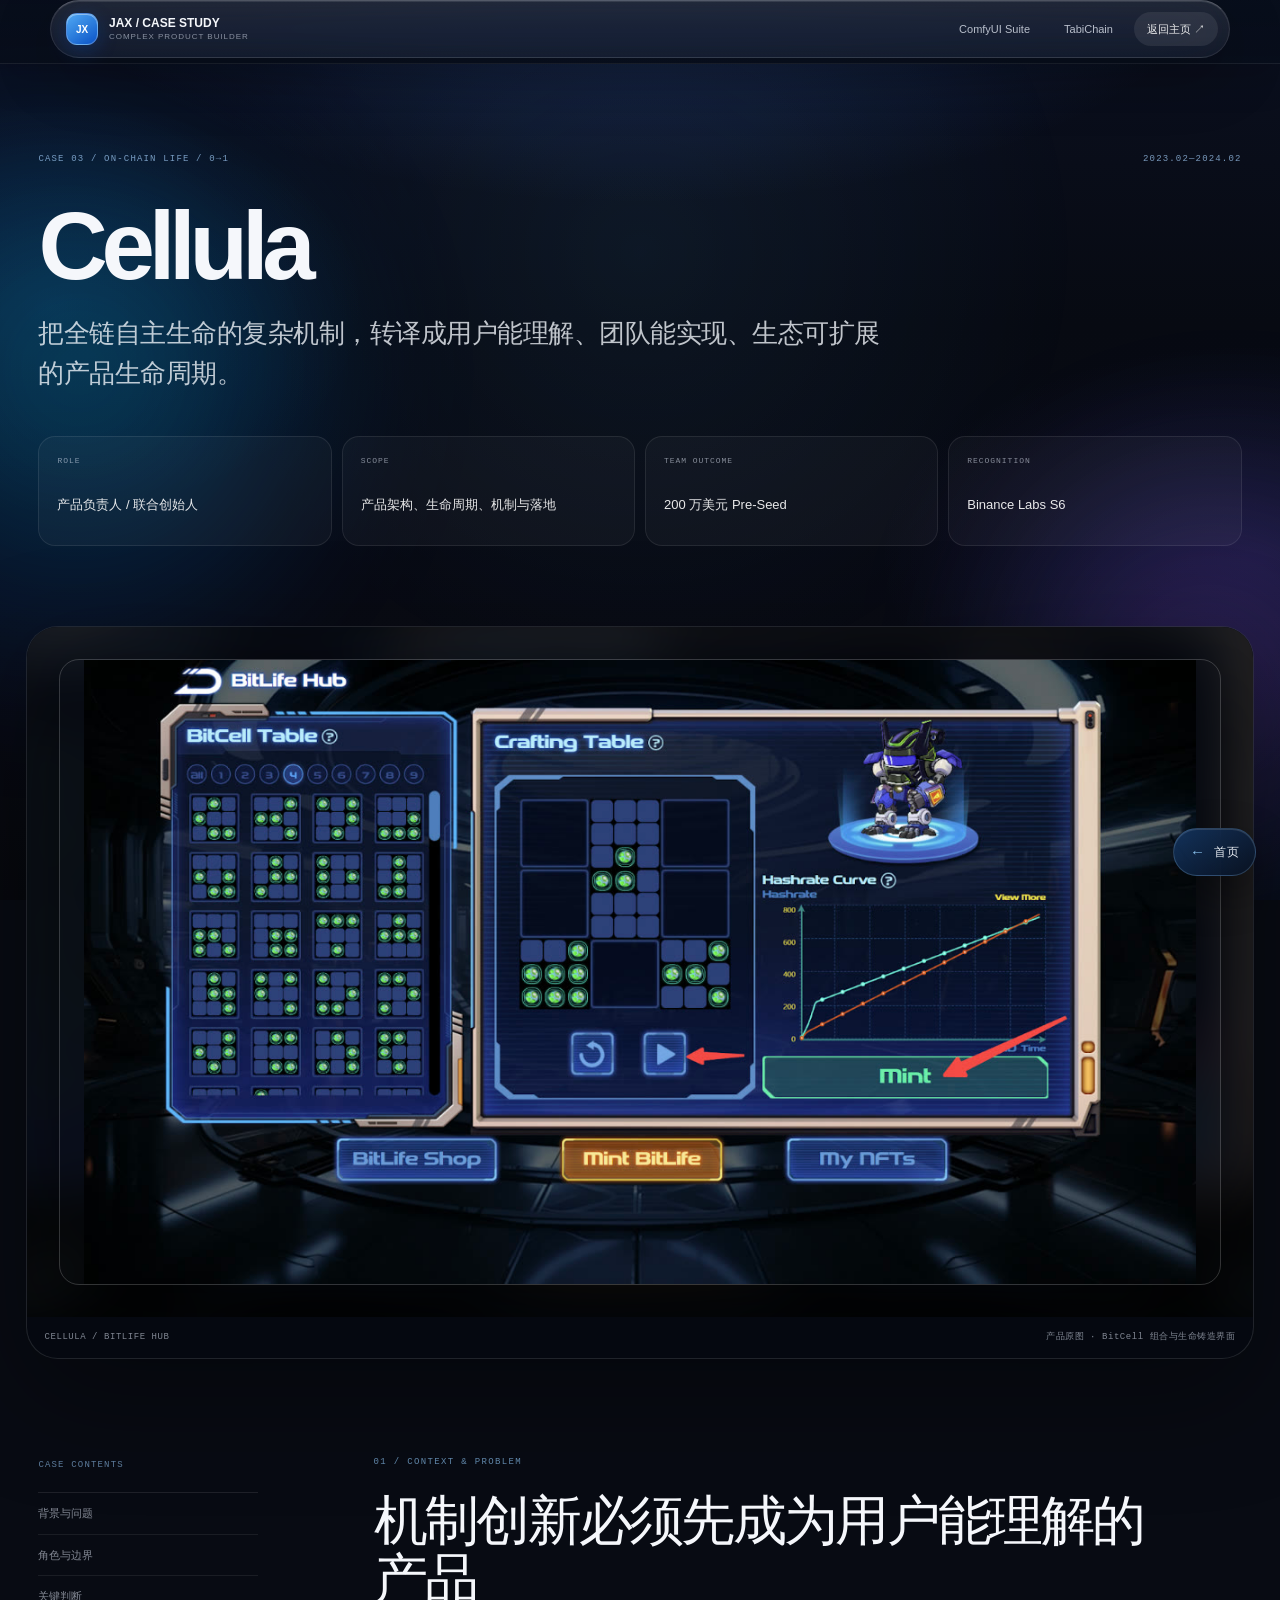
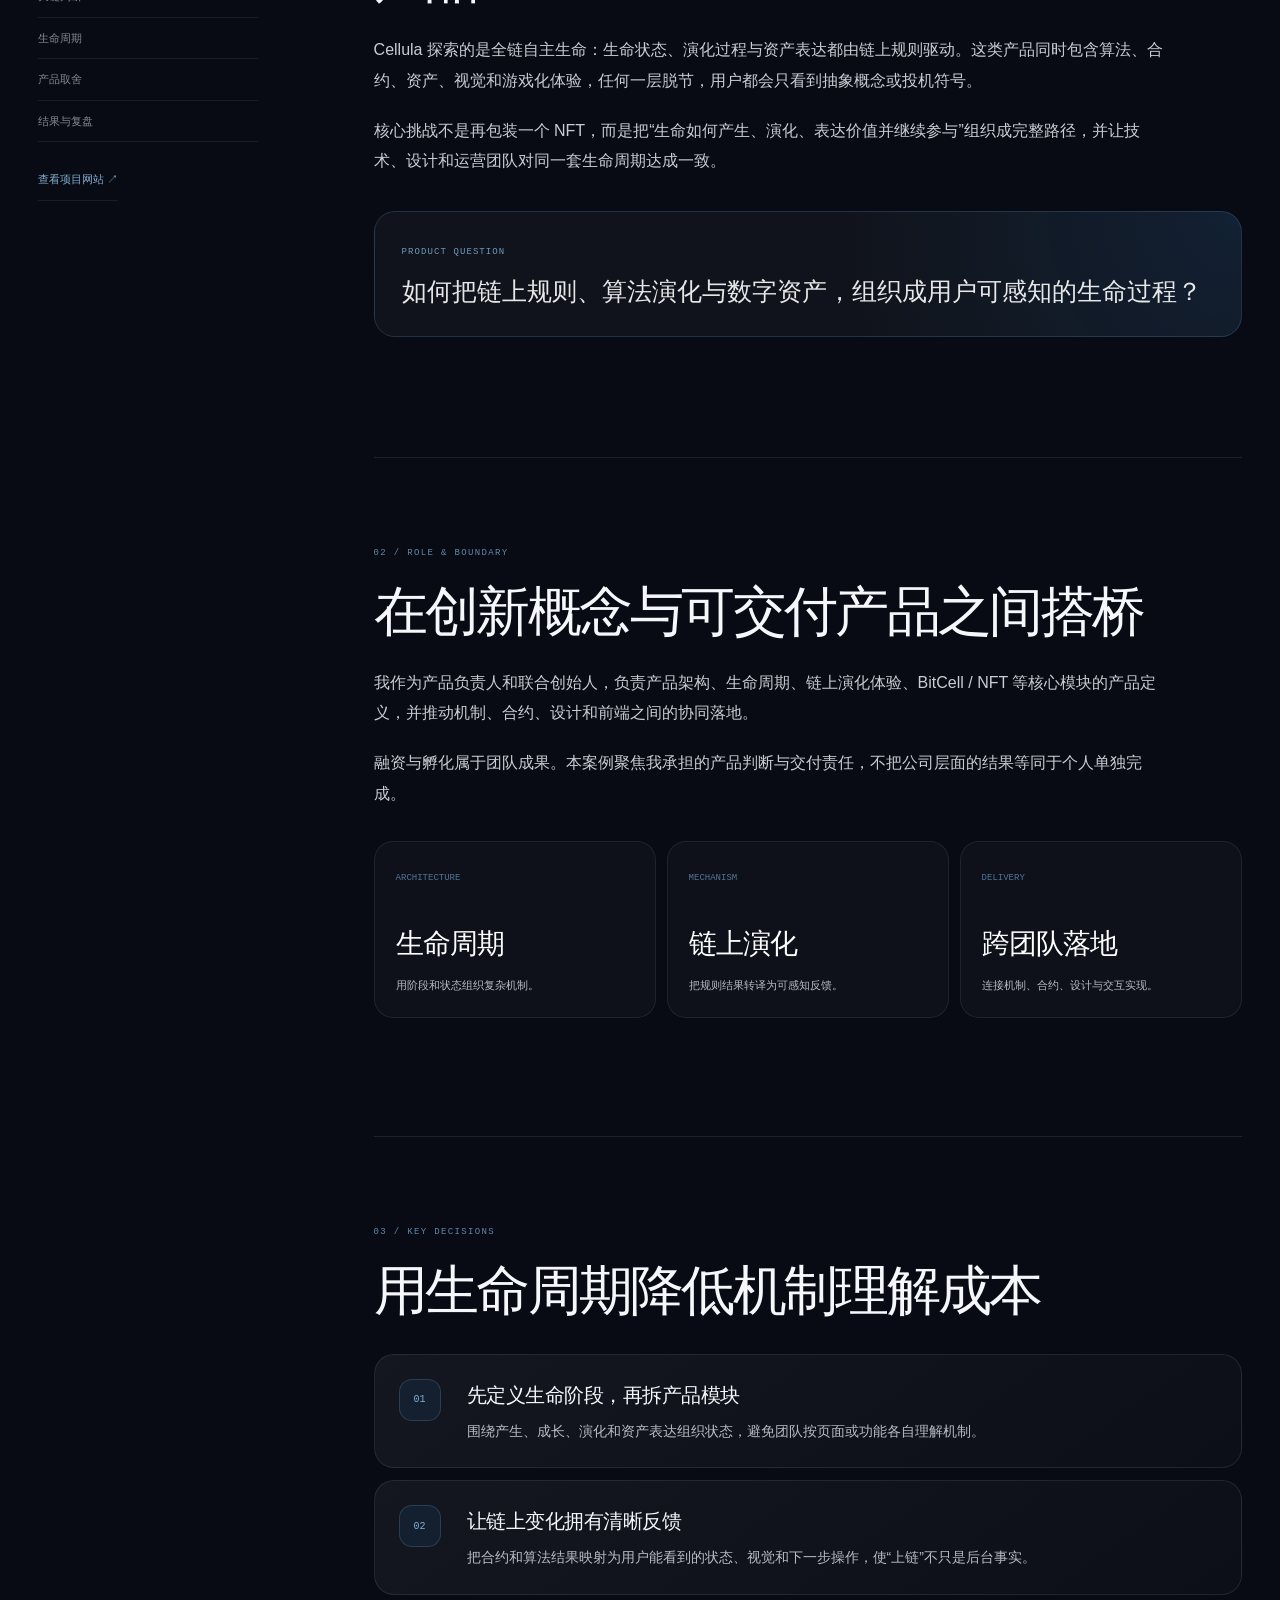
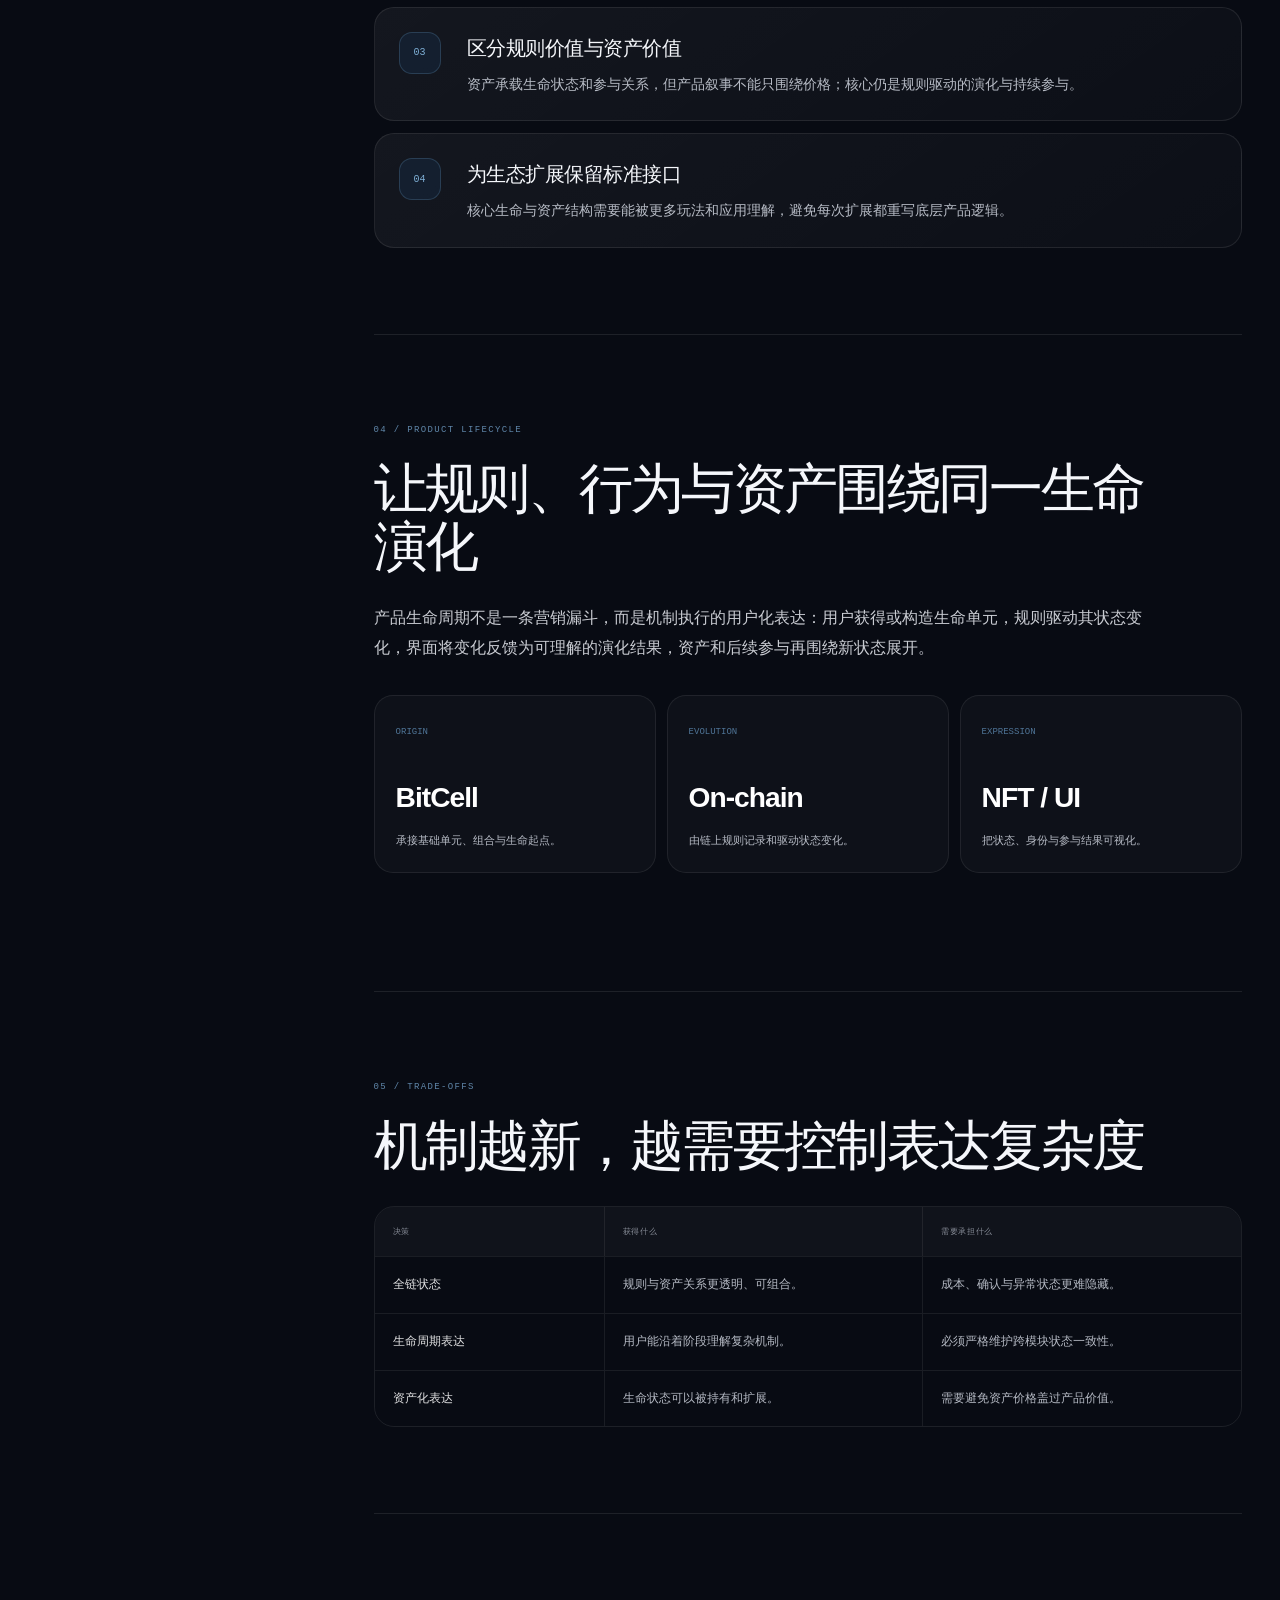
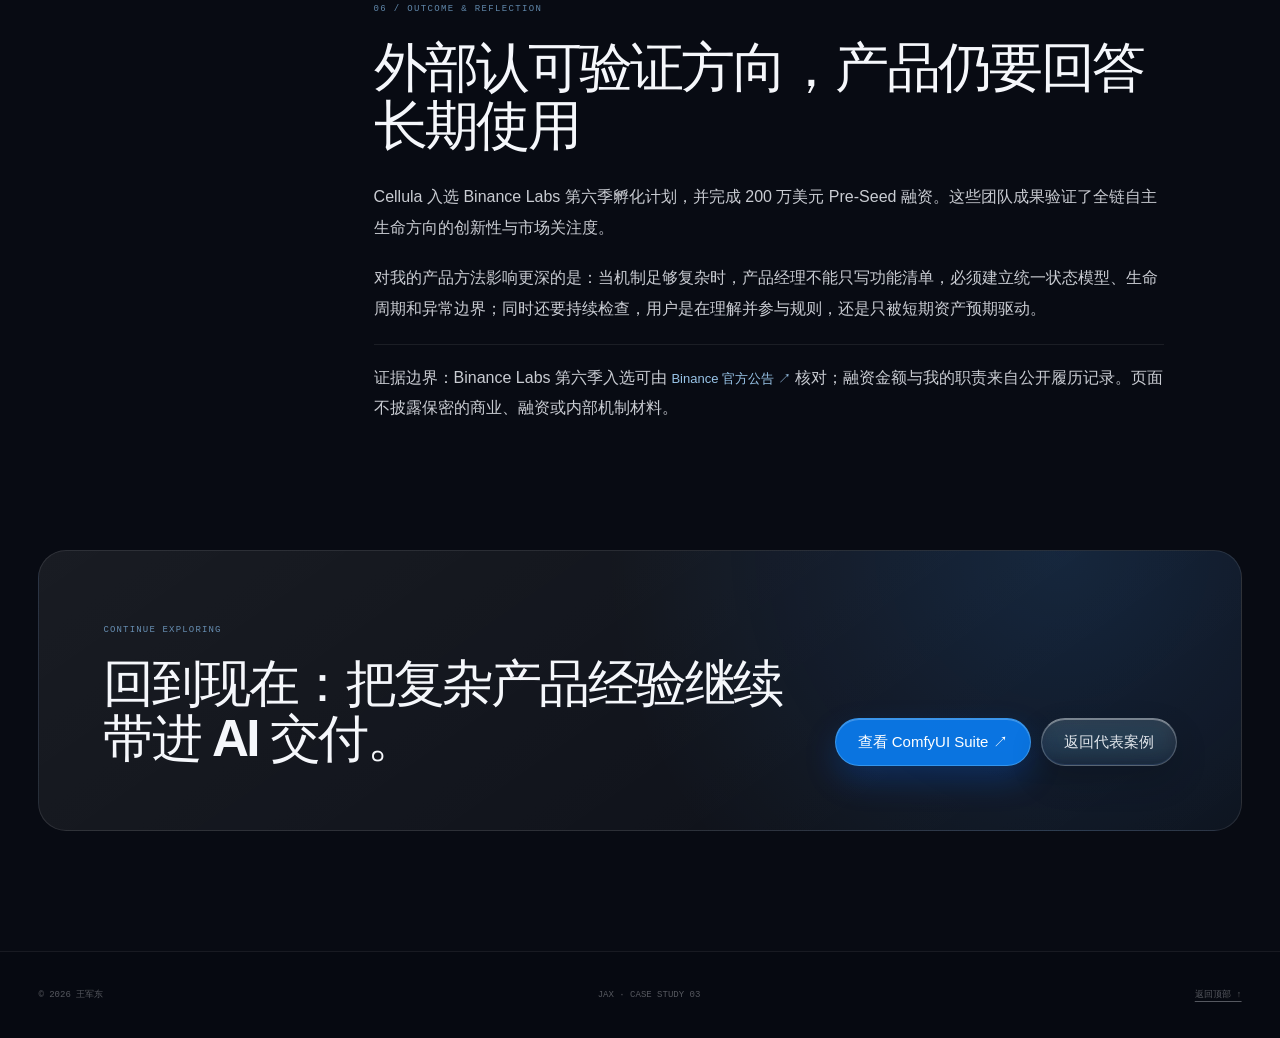
==== case-cellula.html @ 87ac63b6 "发布个人主页最新版本" ====
<!doctype html>
<html lang="zh-CN" class="no-js experience-ready">
<head>
  <meta charset="utf-8">
  <meta name="viewport" content="width=device-width, initial-scale=1">
  <meta name="description" content="Cellula 产品案例：王军东 Jax 如何作为产品负责人和联合创始人，把全链自主生命机制转译为可理解、可实现、可扩展的产品生命周期。">
  <meta name="author" content="王军东 Jax">
  <meta name="robots" content="index,follow,max-image-preview:large">
  <meta name="theme-color" content="#0b1020">
  <link rel="canonical" href="https://wjd-jax.github.io/case-cellula.html">
  <meta property="og:type" content="article">
  <meta property="og:title" content="Cellula 产品案例｜王军东 Jax">
  <meta property="og:description" content="从全链机制到产品生命周期：问题、角色、关键判断、机制取舍与团队结果。">
  <meta property="og:image" content="https://wjd-jax.github.io/assets/screenshots/cellula-game-of-life.jpg">
  <title>Cellula 产品案例｜王军东 Jax</title>
  <link rel="stylesheet" href="styles.css?v=20260818-1">
  <link rel="stylesheet" href="liquid-glass.css?v=20260818-1">
  <link rel="stylesheet" href="case-study.css?v=20260818-2">
  <script>document.documentElement.classList.replace("no-js", "js");try{if(localStorage.getItem("jax-motion")==="off")document.documentElement.classList.add("motion-off")}catch(error){}</script>
</head>
<body class="case-study-page">
  <a class="skip-link" href="#caseMain">跳到案例正文</a>
  <div class="ambient-field" aria-hidden="true"><canvas id="neuralCanvas"></canvas><div class="ambient-grid"></div><i class="ambient-orb orb-a"></i><i class="ambient-orb orb-b"></i></div>
  <header class="global-header">
    <div class="header-inner">
      <a class="case-brand" href="index.html"><span class="case-brand-mark">JX</span><span><b>JAX / CASE STUDY</b><small>COMPLEX PRODUCT BUILDER</small></span></a>
      <nav class="case-header-actions" aria-label="案例导航"><a href="case-comfyui-suite.html">ComfyUI Suite</a><a href="case-tabichain.html">TabiChain</a><a class="case-back" href="index.html#work">返回主页 ↗</a></nav>
    </div>
  </header>

  <main id="caseMain">
    <section class="case-hero">
      <div class="case-hero-inner">
        <div class="case-hero-topline reveal"><span>CASE 03 / ON-CHAIN LIFE / 0→1</span><span>2023.02—2024.02</span></div>
        <h1 class="reveal">Cellula</h1>
        <p class="case-hero-lead reveal">把全链自主生命的复杂机制，转译成用户能理解、团队能实现、生态可扩展的产品生命周期。</p>
        <div class="case-hero-meta reveal">
          <article><small>ROLE</small><b>产品负责人 / 联合创始人</b></article>
          <article><small>SCOPE</small><b>产品架构、生命周期、机制与落地</b></article>
          <article><small>TEAM OUTCOME</small><b>200 万美元 Pre-Seed</b></article>
          <article><small>RECOGNITION</small><b>Binance Labs S6</b></article>
        </div>
      </div>
    </section>

    <figure class="case-cover reveal">
      <div class="product-shot-stage product-shot-stage-wide">
        <img class="product-shot-backdrop" src="assets/screenshots/cellula-game-of-life.jpg" width="1236" height="694" decoding="async" alt="" aria-hidden="true">
        <img class="product-shot-main" src="assets/screenshots/cellula-game-of-life.jpg" width="1236" height="694" decoding="async" fetchpriority="high" alt="Cellula BitLife Hub 产品界面，展示 BitCell 组合、生命铸造与算力曲线">
      </div>
      <figcaption><span>CELLULA / BITLIFE HUB</span><span>产品原图 · BitCell 组合与生命铸造界面</span></figcaption>
    </figure>

    <div class="case-story">
      <aside class="case-toc reveal">
        <span>CASE CONTENTS</span>
        <nav aria-label="本页目录"><a href="#context">背景与问题</a><a href="#role">角色与边界</a><a href="#decisions">关键判断</a><a href="#lifecycle">生命周期</a><a href="#tradeoffs">产品取舍</a><a href="#outcome">结果与复盘</a></nav>
        <a class="case-source-link" href="https://www.cellula.life/" target="_blank" rel="noreferrer">查看项目网站 ↗</a>
      </aside>

      <article class="case-content">
        <section class="case-section reveal" id="context">
          <span class="case-section-label">01 / CONTEXT &amp; PROBLEM</span>
          <h2>机制创新必须先成为用户能理解的产品</h2>
          <p>Cellula 探索的是全链自主生命：生命状态、演化过程与资产表达都由链上规则驱动。这类产品同时包含算法、合约、资产、视觉和游戏化体验，任何一层脱节，用户都会只看到抽象概念或投机符号。</p>
          <p>核心挑战不是再包装一个 NFT，而是把“生命如何产生、演化、表达价值并继续参与”组织成完整路径，并让技术、设计和运营团队对同一套生命周期达成一致。</p>
          <div class="case-callout"><span>PRODUCT QUESTION</span><strong>如何把链上规则、算法演化与数字资产，组织成用户可感知的生命过程？</strong></div>
        </section>

        <section class="case-section reveal" id="role">
          <span class="case-section-label">02 / ROLE &amp; BOUNDARY</span>
          <h2>在创新概念与可交付产品之间搭桥</h2>
          <p>我作为产品负责人和联合创始人，负责产品架构、生命周期、链上演化体验、BitCell / NFT 等核心模块的产品定义，并推动机制、合约、设计和前端之间的协同落地。</p>
          <p>融资与孵化属于团队成果。本案例聚焦我承担的产品判断与交付责任，不把公司层面的结果等同于个人单独完成。</p>
          <div class="case-facts">
            <article><span>ARCHITECTURE</span><b>生命周期</b><small>用阶段和状态组织复杂机制。</small></article>
            <article><span>MECHANISM</span><b>链上演化</b><small>把规则结果转译为可感知反馈。</small></article>
            <article><span>DELIVERY</span><b>跨团队落地</b><small>连接机制、合约、设计与交互实现。</small></article>
          </div>
        </section>

        <section class="case-section reveal" id="decisions">
          <span class="case-section-label">03 / KEY DECISIONS</span>
          <h2>用生命周期降低机制理解成本</h2>
          <div class="decision-list">
            <article class="decision-card"><span>01</span><div><h3>先定义生命阶段，再拆产品模块</h3><p>围绕产生、成长、演化和资产表达组织状态，避免团队按页面或功能各自理解机制。</p></div></article>
            <article class="decision-card"><span>02</span><div><h3>让链上变化拥有清晰反馈</h3><p>把合约和算法结果映射为用户能看到的状态、视觉和下一步操作，使“上链”不只是后台事实。</p></div></article>
            <article class="decision-card"><span>03</span><div><h3>区分规则价值与资产价值</h3><p>资产承载生命状态和参与关系，但产品叙事不能只围绕价格；核心仍是规则驱动的演化与持续参与。</p></div></article>
            <article class="decision-card"><span>04</span><div><h3>为生态扩展保留标准接口</h3><p>核心生命与资产结构需要能被更多玩法和应用理解，避免每次扩展都重写底层产品逻辑。</p></div></article>
          </div>
        </section>

        <section class="case-section reveal" id="lifecycle">
          <span class="case-section-label">04 / PRODUCT LIFECYCLE</span>
          <h2>让规则、行为与资产围绕同一生命演化</h2>
          <p>产品生命周期不是一条营销漏斗，而是机制执行的用户化表达：用户获得或构造生命单元，规则驱动其状态变化，界面将变化反馈为可理解的演化结果，资产和后续参与再围绕新状态展开。</p>
          <div class="case-facts">
            <article><span>ORIGIN</span><b>BitCell</b><small>承接基础单元、组合与生命起点。</small></article>
            <article><span>EVOLUTION</span><b>On-chain</b><small>由链上规则记录和驱动状态变化。</small></article>
            <article><span>EXPRESSION</span><b>NFT / UI</b><small>把状态、身份与参与结果可视化。</small></article>
          </div>
        </section>

        <section class="case-section reveal" id="tradeoffs">
          <span class="case-section-label">05 / TRADE-OFFS</span>
          <h2>机制越新，越需要控制表达复杂度</h2>
          <div class="tradeoff-table">
            <div class="tradeoff-row tradeoff-head"><span>决策</span><span>获得什么</span><span>需要承担什么</span></div>
            <div class="tradeoff-row"><strong>全链状态</strong><span>规则与资产关系更透明、可组合。</span><span>成本、确认与异常状态更难隐藏。</span></div>
            <div class="tradeoff-row"><strong>生命周期表达</strong><span>用户能沿着阶段理解复杂机制。</span><span>必须严格维护跨模块状态一致性。</span></div>
            <div class="tradeoff-row"><strong>资产化表达</strong><span>生命状态可以被持有和扩展。</span><span>需要避免资产价格盖过产品价值。</span></div>
          </div>
        </section>

        <section class="case-section reveal" id="outcome">
          <span class="case-section-label">06 / OUTCOME &amp; REFLECTION</span>
          <h2>外部认可验证方向，产品仍要回答长期使用</h2>
          <p>Cellula 入选 Binance Labs 第六季孵化计划，并完成 200 万美元 Pre-Seed 融资。这些团队成果验证了全链自主生命方向的创新性与市场关注度。</p>
          <p>对我的产品方法影响更深的是：当机制足够复杂时，产品经理不能只写功能清单，必须建立统一状态模型、生命周期和异常边界；同时还要持续检查，用户是在理解并参与规则，还是只被短期资产预期驱动。</p>
          <p class="case-evidence-note">证据边界：Binance Labs 第六季入选可由 <a class="text-link" href="https://www.binance.com/en-NZ/blog/ecosystem/3293752531037588947" target="_blank" rel="noreferrer">Binance 官方公告 ↗</a> 核对；融资金额与我的职责来自公开履历记录。页面不披露保密的商业、融资或内部机制材料。</p>
        </section>
      </article>
    </div>

    <section class="case-next reveal"><div><span>CONTINUE EXPLORING</span><h2>回到现在：把复杂产品经验继续带进 AI 交付。</h2></div><div class="case-next-links"><a class="button button-primary" href="case-comfyui-suite.html">查看 ComfyUI Suite ↗</a><a class="button button-secondary" href="index.html#work">返回代表案例</a></div></section>
  </main>

  <footer class="global-footer"><div class="content-shell"><span>© <span id="currentYear">2026</span> 王军东</span><span>JAX · CASE STUDY 03</span><a href="#caseMain">返回顶部 ↑</a></div></footer>
  <a class="return-home-fab" href="index.html" aria-label="回到首页"><span aria-hidden="true">←</span><b>首页</b></a>
  <noscript><style>.reveal{opacity:1!important;transform:none!important}</style></noscript>
  <script src="profile-config.js?v=20260818-1"></script><script src="script.js?v=20260818-1"></script>
</body>
</html>
---- styles.css ----
:root {
  --canvas: #010102;
  --surface-1: #0f1011;
  --surface-2: #141516;
  --surface-3: #18191a;
  --surface-4: #191a1b;
  --hairline: #23252a;
  --hairline-strong: #34343a;
  --ink: #f7f8f8;
  --ink-muted: #d0d6e0;
  --ink-subtle: #8a8f98;
  --ink-tertiary: #62666d;
  --primary: #5e6ad2;
  --primary-hover: #828fff;
  --primary-soft: rgba(94, 106, 210, .14);
  --success: #27a644;
  --warning: #c9942b;
  --danger: #94575b;
  --electric: #8fa2ff;
  --cyan: #69d9ff;
  --pointer-x: 50vw;
  --pointer-y: 28vh;
  --shell: min(1560px, calc(100vw - clamp(48px, 7vw, 160px)));
  --showcase: min(1760px, calc(100vw - clamp(32px, 4vw, 80px)));
  --font: "SF Pro Text", "SF Pro Display", -apple-system, BlinkMacSystemFont, "Segoe UI", "PingFang SC", "Microsoft YaHei", sans-serif;
  --mono: "SFMono-Regular", "Roboto Mono", Consolas, monospace;
}

* { box-sizing: border-box; }
html { scroll-behavior: smooth; background: var(--canvas); }
body {
  margin: 0;
  width: 100%;
  min-width: 320px;
  min-height: 100vh;
  min-height: 100svh;
  color: var(--ink);
  background: var(--canvas);
  font-family: var(--font);
  font-size: 16px;
  line-height: 1.5;
  overflow-x: hidden;
  -webkit-font-smoothing: antialiased;
  isolation: isolate;
}
body::before {
  content: "";
  position: fixed;
  inset: 0;
  z-index: 100;
  pointer-events: none;
  opacity: .014;
  background-image: url("data:image/svg+xml,%3Csvg viewBox='0 0 160 160' xmlns='http://www.w3.org/2000/svg'%3E%3Cfilter id='n'%3E%3CfeTurbulence type='fractalNoise' baseFrequency='.85' numOctaves='3' stitchTiles='stitch'/%3E%3C/filter%3E%3Crect width='100%25' height='100%25' filter='url(%23n)'/%3E%3C/svg%3E");
}
html.js:not(.experience-ready), html.js:not(.experience-ready) body { overflow: hidden; }
.boot-screen {
  position: fixed;
  inset: 0;
  z-index: 1000;
  display: grid;
  place-items: center;
  color: var(--ink);
  background: #010102;
  transition: opacity .7s cubic-bezier(.4,0,.2,1), visibility .7s;
}
.experience-ready .boot-screen { opacity: 0; visibility: hidden; pointer-events: none; }
.no-js .boot-screen { display: none; }
.boot-screen::before { content: ""; position: absolute; inset: 0; opacity: .18; background-image: linear-gradient(rgba(130,143,255,.11) 1px, transparent 1px), linear-gradient(90deg, rgba(130,143,255,.08) 1px, transparent 1px); background-size: 80px 80px; mask-image: radial-gradient(circle at center, #000, transparent 68%); animation: boot-grid 2s ease-out both; }
.boot-core { position: absolute; width: 230px; height: 230px; display: grid; place-items: center; perspective: 800px; }
.boot-core::before, .boot-core::after, .boot-core i { content: ""; position: absolute; border: 1px solid rgba(130,143,255,.35); border-radius: 50%; }
.boot-core::before { inset: 0; animation: boot-orbit 5s linear infinite; }
.boot-core::after { inset: 34px; border-color: rgba(105,217,255,.24); animation: boot-orbit 3.5s linear reverse infinite; }
.boot-core i:nth-child(1) { inset: 68px; box-shadow: 0 0 38px rgba(94,106,210,.2); }
.boot-core i:nth-child(2) { width: 150%; height: 42%; border-color: rgba(130,143,255,.16); transform: rotateX(68deg); animation: boot-ring 4s linear infinite; }
.boot-core b { position: relative; width: 34px; height: 86px; background: linear-gradient(145deg, rgba(240,242,255,.9), rgba(94,106,210,.14) 46%, rgba(4,5,8,.5)); clip-path: polygon(50% 0,100% 26%,84% 100%,16% 100%,0 26%); filter: drop-shadow(0 0 28px rgba(130,143,255,.7)); animation: monolith-rise 1.8s cubic-bezier(.16,1,.3,1) both; }
.boot-copy { position: absolute; top: calc(50% + 155px); width: min(360px, calc(100vw - 48px)); text-align: center; font-family: var(--mono); }
.boot-copy > span { color: #555b6d; font-size: 8px; letter-spacing: .16em; }
.boot-copy strong { display: block; margin-top: 10px; font-size: 11px; font-weight: 500; letter-spacing: .16em; }
.boot-track { height: 1px; margin: 18px 0 10px; overflow: hidden; background: #1c1e26; }
.boot-track i { display: block; width: 100%; height: 100%; transform-origin: left; background: linear-gradient(90deg, var(--primary), var(--cyan)); box-shadow: 0 0 12px rgba(105,217,255,.5); animation: boot-progress 1.2s cubic-bezier(.16,1,.3,1) both; }
.boot-copy small { color: #4d5260; font-size: 8px; letter-spacing: .08em; }
.boot-skip { position: absolute; right: 28px; bottom: 24px; padding: 8px; color: #646a79; background: transparent; border: 0; font-family: var(--mono); font-size: 9px; cursor: pointer; }
.boot-skip:hover { color: var(--ink-muted); }
a { color: inherit; }
button, a { -webkit-tap-highlight-color: transparent; }
button { font: inherit; }
.content-shell { width: var(--shell); margin-inline: auto; }
.skip-link { position: fixed; top: -60px; left: 16px; z-index: 200; padding: 10px 14px; color: #fff; background: var(--primary); border-radius: 8px; }
.skip-link:focus { top: 14px; }
.top-glow {
  position: absolute;
  top: -260px;
  left: 50%;
  width: min(1100px, 90vw);
  height: 620px;
  transform: translateX(-50%);
  pointer-events: none;
  background: radial-gradient(ellipse at center, rgba(94,106,210,.13), rgba(94,106,210,.035) 37%, transparent 70%);
  filter: blur(18px);
  animation: aura-breathe 8s ease-in-out infinite alternate;
}

.ambient-field { position: fixed; inset: 0; z-index: 0; overflow: hidden; pointer-events: none; }
#neuralCanvas { position: absolute; inset: 0; opacity: .7; }
.ambient-field::before {
  content: "";
  position: absolute;
  inset: 0;
  opacity: .46;
  background:
    radial-gradient(520px circle at var(--pointer-x) var(--pointer-y), rgba(94,106,210,.105), transparent 68%),
    radial-gradient(700px circle at 50% 18%, rgba(82,101,190,.075), transparent 66%);
  transition: background .2s linear;
}
.ambient-grid {
  position: absolute;
  left: -15vw;
  right: -15vw;
  top: 42vh;
  height: 86vh;
  opacity: .14;
  transform: perspective(680px) rotateX(67deg) scale(1.1);
  transform-origin: center top;
  background-image:
    linear-gradient(rgba(111,130,255,.22) 1px, transparent 1px),
    linear-gradient(90deg, rgba(111,130,255,.19) 1px, transparent 1px);
  background-size: 72px 72px;
  mask-image: linear-gradient(to bottom, transparent, #000 14%, #000 48%, transparent 82%);
  animation: grid-drift 18s linear infinite;
}
.ambient-orb { position: absolute; display: block; border: 1px solid rgba(130,143,255,.15); border-radius: 50%; filter: drop-shadow(0 0 26px rgba(94,106,210,.12)); }
.ambient-orb::before, .ambient-orb::after { content: ""; position: absolute; border-radius: inherit; border: 1px solid rgba(105,217,255,.09); }
.ambient-orb::before { inset: 16%; }
.ambient-orb::after { inset: 36%; background: radial-gradient(circle, rgba(130,143,255,.13), transparent 68%); }
.orb-a { width: 520px; height: 520px; top: 14vh; left: -270px; animation: orbital-float 16s ease-in-out infinite alternate; }
.orb-b { width: 360px; height: 360px; top: 48vh; right: -210px; animation: orbital-float 12s ease-in-out -4s infinite alternate-reverse; }
.data-stream { position: absolute; display: flex; gap: 32px; opacity: .28; transform: rotate(-18deg); }
.data-stream span { width: 3px; height: 3px; display: block; border-radius: 50%; background: var(--electric); box-shadow: 0 0 12px var(--electric); animation: data-pulse 2.8s ease-in-out infinite; }
.data-stream span:nth-child(2) { animation-delay: -.7s; }.data-stream span:nth-child(3) { animation-delay: -1.4s; }.data-stream span:nth-child(4) { animation-delay: -2.1s; }
.stream-a { top: 25vh; left: 9vw; }.stream-b { top: 61vh; right: 12vw; }
.global-header, main, .global-footer { position: relative; z-index: 1; }
.experience-rail { position: fixed; right: 22px; top: 50%; z-index: 50; height: 240px; display: flex; gap: 12px; align-items: stretch; transform: translateY(-50%); }
.rail-line { position: relative; width: 1px; background: rgba(255,255,255,.075); }
.rail-line i { position: absolute; inset: 0; transform: scaleY(0); transform-origin: top; background: linear-gradient(var(--cyan), var(--primary)); box-shadow: 0 0 9px rgba(105,217,255,.45); transition: transform .12s linear; }
.rail-labels { display: flex; flex-direction: column; justify-content: space-between; }
.rail-labels b { color: #343844; font-family: var(--mono); font-size: 8px; font-weight: 400; transition: color .25s, transform .25s; }
.rail-labels b.active { color: #aeb6ee; transform: translateX(-3px); }

.global-header {
  position: sticky;
  top: 0;
  z-index: 60;
  height: 64px;
  border-bottom: 1px solid rgba(35,37,42,.78);
  background: rgba(1,1,2,.76);
  backdrop-filter: blur(20px) saturate(140%);
}
.nav-shell { width: var(--shell); height: 100%; margin: auto; display: grid; grid-template-columns: 1fr auto 1fr; align-items: center; }
.wordmark { display: flex; align-items: center; gap: 10px; width: max-content; text-decoration: none; font-size: 14px; font-weight: 600; letter-spacing: -.15px; }
.wordmark small { margin-left: 2px; color: var(--ink-tertiary); font-size: 11px; font-weight: 400; }
.identity-name em { color: var(--ink-subtle); font-style: normal; font-weight: 400; }
.wordmark-symbol, .window-logo {
  position: relative;
  width: 24px;
  height: 24px;
  display: inline-grid;
  place-items: center;
  overflow: hidden;
  border-radius: 6px;
  background: var(--primary);
}
.wordmark-symbol i, .window-logo i { position: absolute; left: 6px; width: 12px; height: 2px; border-radius: 2px; background: white; }
.wordmark-symbol i:nth-child(1), .window-logo i:nth-child(1) { top: 7px; }
.wordmark-symbol i:nth-child(2), .window-logo i:nth-child(2) { top: 11px; width: 8px; }
.wordmark-symbol i:nth-child(3), .window-logo i:nth-child(3) { top: 15px; width: 10px; }
.desktop-nav { display: flex; align-items: center; gap: 30px; }
.desktop-nav a { color: var(--ink-subtle); font-size: 13px; text-decoration: none; transition: color .18s ease; }
.desktop-nav a:hover, .desktop-nav a.active { color: var(--ink); }
.nav-actions { justify-self: end; display: flex; align-items: center; gap: 8px; }
.motion-toggle { width: 34px; height: 34px; display: grid; place-items: center; color: #686d79; background: transparent; border: 1px solid var(--hairline); border-radius: 8px; cursor: pointer; transition: color .18s, border-color .18s, background .18s; }
.motion-toggle:hover, .motion-toggle[aria-pressed="true"] { color: #adb4e6; background: var(--surface-1); border-color: var(--hairline-strong); }
.nav-cta {
  display: inline-flex;
  align-items: center;
  gap: 8px;
  padding: 8px 13px;
  color: var(--ink);
  background: var(--surface-1);
  border: 1px solid var(--hairline-strong);
  border-radius: 8px;
  font-size: 13px;
  font-weight: 500;
  text-decoration: none;
  transition: background .18s, border-color .18s;
}
.nav-cta:hover { background: var(--surface-2); border-color: #484a51; }
.menu-button { display: none; }

.hero { position: relative; min-height: calc(100vh - 64px); min-height: calc(100svh - 64px); padding: clamp(112px, 12vh, 164px) 0 clamp(72px, 8vh, 112px); overflow: hidden; }
.hero::before { content: ""; position: absolute; left: 50%; top: 84px; width: min(1100px, 78vw); height: 1px; transform: translateX(-50%); background: linear-gradient(90deg, transparent, rgba(130,143,255,.38), rgba(105,217,255,.22), transparent); box-shadow: 0 0 34px rgba(94,106,210,.3); animation: horizon-pulse 5s ease-in-out infinite; }
.hero::after { content: ""; position: absolute; top: 0; bottom: 0; width: 36vw; left: -42vw; opacity: .3; transform: skewX(-18deg); background: linear-gradient(90deg, transparent, rgba(130,143,255,.035), transparent); animation: sector-scan 11s ease-in-out infinite; }
.hero-content { position: relative; z-index: 2; text-align: center; }
.hero-avatar { --avatar-size: 158px; position: absolute; left: 0; top: 24px; width: var(--avatar-size); margin: 0; }
.hero-avatar::before { content: ""; position: absolute; inset: -18px; border: 1px solid rgba(130,143,255,.17); border-radius: 50%; box-shadow: 0 0 50px rgba(94,106,210,.11); animation: avatar-field 5.5s ease-in-out infinite; }
.hero-avatar img { position: relative; z-index: 2; width: var(--avatar-size); height: var(--avatar-size); display: block; object-fit: cover; border: 1px solid rgba(173,184,255,.38); border-radius: 50%; filter: saturate(.92) contrast(1.04); box-shadow: 0 18px 65px rgba(0,0,0,.48), 0 0 34px rgba(94,106,210,.13); }
.avatar-orbit { position: absolute; inset: -10px; z-index: 3; border: 1px solid rgba(105,217,255,.22); border-radius: 50%; animation: avatar-orbit 10s linear infinite; }
.avatar-orbit::before, .avatar-orbit::after, .avatar-orbit i { content: ""; position: absolute; border-radius: 50%; }
.avatar-orbit::before { width: 5px; height: 5px; top: 17px; right: 19px; background: var(--cyan); box-shadow: 0 0 14px var(--cyan); }
.avatar-orbit::after { inset: 13px; border: 1px solid rgba(130,143,255,.11); }
.avatar-orbit i:nth-child(1) { left: -2px; top: 50%; width: 5px; height: 5px; background: var(--primary-hover); box-shadow: 0 0 12px var(--primary-hover); }
.avatar-orbit i:nth-child(2) { right: 9px; bottom: 25px; width: 3px; height: 3px; background: var(--cyan); }
.hero-avatar figcaption { margin-top: 20px; display: flex; justify-content: center; align-items: center; gap: 7px; color: #596074; font-family: var(--mono); font-size: 7px; letter-spacing: .14em; white-space: nowrap; }
.hero-avatar figcaption i { width: 5px; height: 5px; background: var(--success); border-radius: 50%; box-shadow: 0 0 8px rgba(39,166,68,.7); }
.hero-avatar figcaption b { color: #8992bd; font-weight: 500; }
.hero-eyebrow { display: inline-flex; align-items: center; gap: 10px; color: var(--ink-subtle); font-size: 12px; }
.live-dot { width: 7px; height: 7px; border-radius: 50%; background: var(--success); box-shadow: 0 0 0 4px rgba(39,166,68,.12); }
.eyebrow-divider { width: 1px; height: 12px; background: var(--hairline-strong); }
.hero h1 {
  max-width: 1040px;
  margin: 30px auto 0;
  font-family: "SF Pro Display", var(--font);
  font-size: clamp(58px, 6.3vw, 80px);
  line-height: 1.06;
  letter-spacing: -3px;
  font-weight: 600;
}
.hero h1 span {
  color: transparent;
  background: linear-gradient(92deg, #f7f8f8 0%, #b9bdd5 54%, #858dc7 100%);
  background-clip: text;
  -webkit-background-clip: text;
  background-size: 220% 100%;
  animation: title-spectrum 7s ease-in-out infinite alternate;
}
.hero-lead { max-width: 690px; margin: 28px auto 0; color: var(--ink-subtle); font-size: 18px; line-height: 1.65; letter-spacing: -.1px; }
.hero-actions { display: flex; justify-content: center; gap: 10px; margin-top: 34px; }
.button {
  min-height: 42px;
  display: inline-flex;
  justify-content: center;
  align-items: center;
  gap: 12px;
  padding: 9px 16px;
  border-radius: 8px;
  font-size: 14px;
  font-weight: 500;
  text-decoration: none;
  transition: background .18s ease, border-color .18s ease, transform .18s ease;
}
.button:hover { transform: translateY(-1px); }
.button-primary { color: white; background: var(--primary); border: 1px solid var(--primary); }
.button-primary { position: relative; overflow: hidden; box-shadow: 0 0 0 rgba(94,106,210,0); }
.button-primary::after { content: ""; position: absolute; inset: -2px; transform: translateX(-130%) skewX(-20deg); background: linear-gradient(90deg, transparent, rgba(255,255,255,.25), transparent); transition: transform .65s ease; }
.button-primary:hover { background: var(--primary-hover); border-color: var(--primary-hover); box-shadow: 0 0 30px rgba(94,106,210,.3); }
.button-primary:hover::after { transform: translateX(130%) skewX(-20deg); }
.button-secondary { color: var(--ink); background: var(--surface-1); border: 1px solid var(--hairline-strong); }
.button-secondary:hover { background: var(--surface-2); border-color: #474950; }
.button-inverse { color: #000; background: white; border: 1px solid white; }
.button-inverse:hover { background: #e7e8ea; border-color: #e7e8ea; }

.system-window {
  --tilt-x: 0deg;
  --tilt-y: 0deg;
  position: relative;
  width: var(--showcase);
  margin: 72px auto 0;
  overflow: hidden;
  text-align: left;
  background: var(--surface-1);
  border: 1px solid var(--hairline-strong);
  border-radius: 16px;
  box-shadow: 0 40px 120px rgba(0,0,0,.42), inset 0 1px 0 rgba(255,255,255,.035);
  transform: perspective(1600px) rotateX(var(--tilt-x)) rotateY(var(--tilt-y));
  transform-style: preserve-3d;
  transition: transform .28s cubic-bezier(.2,.8,.2,1), border-color .3s ease, box-shadow .3s ease;
}
.system-window::before { content: ""; position: absolute; inset: 0; z-index: 5; pointer-events: none; border-radius: inherit; background: linear-gradient(115deg, rgba(143,162,255,.12), transparent 18%, transparent 74%, rgba(105,217,255,.07)); mix-blend-mode: screen; }
.system-window::after { content: ""; position: absolute; z-index: 6; left: 0; right: 0; top: -35%; height: 24%; pointer-events: none; background: linear-gradient(to bottom, transparent, rgba(105,217,255,.065), rgba(143,162,255,.11), transparent); filter: blur(2px); animation: window-scan 8s cubic-bezier(.4,0,.2,1) infinite; }
.system-window:hover { border-color: rgba(130,143,255,.42); box-shadow: 0 48px 150px rgba(0,0,0,.5), 0 0 70px rgba(94,106,210,.08), inset 0 1px 0 rgba(255,255,255,.05); }
.window-bar { height: 52px; display: grid; grid-template-columns: 1fr auto 1fr; align-items: center; padding: 0 16px; border-bottom: 1px solid var(--hairline); background: #0b0c0d; }
.window-brand { display: flex; align-items: center; gap: 9px; color: var(--ink-muted); font-size: 12px; font-weight: 500; }
.window-logo { width: 22px; height: 22px; border-radius: 5px; transform: scale(.84); }
.window-context { display: flex; align-items: center; gap: 8px; color: var(--ink-tertiary); font-family: var(--mono); font-size: 10px; }
.status-pulse { width: 6px; height: 6px; border-radius: 50%; background: var(--success); animation: status-beacon 2s ease-out infinite; }
.window-action { justify-self: end; width: 34px; height: 30px; border: 0; color: var(--ink-tertiary); background: transparent; cursor: pointer; }
.window-body { min-height: clamp(580px, 56vh, 760px); display: grid; grid-template-columns: clamp(205px, 13vw, 250px) 1fr; }
.product-sidebar { padding: 24px 12px; display: flex; flex-direction: column; border-right: 1px solid var(--hairline); background: #0b0c0d; }
.sidebar-label { padding: 0 10px 8px; color: #51545b; font-size: 10px; font-weight: 500; text-transform: uppercase; letter-spacing: .08em; }
.product-sidebar a { display: flex; align-items: center; gap: 10px; padding: 8px 10px; color: #71757d; border-radius: 6px; font-size: 12px; text-decoration: none; }
.product-sidebar a span { width: 16px; color: #565960; text-align: center; }
.product-sidebar a.active { color: var(--ink-muted); background: var(--surface-3); }
.product-sidebar a.active span { color: var(--primary-hover); }
.sidebar-spacer { flex: 1; }
.product-main { min-width: 0; padding: 34px; background: var(--surface-1); }
.product-heading { display: flex; justify-content: space-between; align-items: start; gap: 30px; }
.product-kicker { color: var(--ink-tertiary); font-family: var(--mono); font-size: 9px; letter-spacing: .08em; }
.product-heading h2, .product-heading h4 { max-width: 620px; margin: 7px 0 0; color: var(--ink-muted); font-size: 24px; line-height: 1.25; letter-spacing: -.5px; font-weight: 500; }
.sync-state, .run-badge { display: inline-flex; align-items: center; gap: 7px; color: #7f838b; font-size: 10px; }
.sync-state i { width: 6px; height: 6px; border-radius: 50%; background: var(--success); }
.system-metrics { display: grid; grid-template-columns: repeat(3,1fr); gap: 10px; margin-top: 30px; }
.system-metrics > div { padding: 17px; background: var(--surface-2); border: 1px solid var(--hairline); border-radius: 10px; }
.system-metrics span, .system-metrics small { display: block; color: var(--ink-tertiary); font-size: 10px; }
.system-metrics strong { display: block; margin: 7px 0 4px; color: var(--ink-muted); font-size: 17px; font-weight: 500; }
.orchestration-card { margin-top: 10px; padding: 20px; background: var(--surface-2); border: 1px solid var(--hairline); border-radius: 10px; }
.card-header { display: flex; justify-content: space-between; align-items: center; }
.card-header h5 { margin: 4px 0 0; color: var(--ink-muted); font-size: 14px; font-weight: 500; }
.run-badge { padding: 4px 8px; color: #8c91c5; background: var(--primary-soft); border: 1px solid rgba(94,106,210,.24); border-radius: 999px; }
.pipeline { display: grid; grid-template-columns: 1fr 46px 1fr 46px 1fr 46px 1fr; align-items: center; margin-top: 26px; }
.pipeline-node { display: flex; flex-direction: column; align-items: center; text-align: center; }
.pipeline-node i { width: 30px; height: 30px; display: grid; place-items: center; color: #6c7078; background: #1d1e20; border: 1px solid #303237; border-radius: 8px; font-family: var(--mono); font-size: 9px; font-style: normal; }
.pipeline-node.done i { color: #8bc89a; background: rgba(39,166,68,.09); border-color: rgba(39,166,68,.3); }
.pipeline-node.active i { color: white; background: var(--primary); border-color: var(--primary); box-shadow: 0 0 0 4px var(--primary-soft); }
.pipeline-node span { margin-top: 9px; color: #a4a8b0; font-size: 11px; }
.pipeline-node small { margin-top: 2px; color: #50535a; font-size: 8px; font-family: var(--mono); }
.pipeline-line { height: 1px; margin-bottom: 24px; background: #2b2d31; }
.pipeline-line.complete { position: relative; overflow: hidden; background: linear-gradient(90deg, rgba(39,166,68,.6), rgba(94,106,210,.55)); }
.pipeline-line.complete::after { content: ""; position: absolute; inset: 0; transform: translateX(-100%); background: linear-gradient(90deg, transparent, rgba(255,255,255,.85), transparent); animation: flow-signal 2.4s linear infinite; }
.system-lower-grid { display: grid; grid-template-columns: 1.25fr .75fr; gap: 10px; margin-top: 10px; }
.signal-panel, .activity-panel { min-height: 150px; padding: 17px; background: var(--surface-2); border: 1px solid var(--hairline); border-radius: 10px; }
.muted-time { color: #52555c; font-family: var(--mono); font-size: 8px; }
.signal-panel p { max-width: 520px; margin: 22px 0 17px; color: #acb0b8; font-size: 13px; line-height: 1.55; }
.signal-source { display: flex; gap: 10px; color: #555860; font-size: 9px; }
.signal-source b { color: #767a82; font-weight: 500; }
.activity-bars { height: 65px; margin-top: 18px; display: flex; align-items: end; gap: 5px; }
.activity-bars i { flex: 1; min-width: 3px; height: 30%; background: #282a2e; border-radius: 2px 2px 0 0; transform-origin: bottom; animation: activity-wave 3.2s ease-in-out infinite alternate; }
.activity-bars i:nth-child(2n) { animation-delay: -.8s; }.activity-bars i:nth-child(3n) { animation-delay: -1.6s; }
.activity-bars i:nth-child(2), .activity-bars i:nth-child(6), .activity-bars i:nth-child(9) { height: 58%; background: #383b55; }
.activity-bars i:nth-child(3), .activity-bars i:nth-child(7), .activity-bars i:nth-child(11) { height: 82%; background: rgba(94,106,210,.72); }
.activity-bars i:nth-child(4), .activity-bars i:nth-child(10) { height: 44%; }
.activity-bars i:nth-child(5), .activity-bars i:nth-child(12) { height: 67%; }
.activity-legend { display: flex; gap: 16px; margin-top: 12px; color: #565961; font-size: 8px; }
.activity-legend span { display: flex; align-items: center; gap: 5px; }
.activity-legend i { width: 6px; height: 6px; border-radius: 2px; background: #2b2d31; }
.activity-legend .legend-primary { background: var(--primary); }
.hero-proof { padding-top: 26px; display: flex; justify-content: space-between; align-items: center; color: var(--ink-tertiary); font-size: 11px; text-align: left; }
.hero-proof div { display: flex; align-items: center; gap: 12px; }
.hero-proof b { color: #6e727a; font-size: 11px; font-weight: 500; }
.hero-proof a { color: var(--ink-subtle); font-weight: 520; text-decoration: none; }
.hero-proof a:hover { color: var(--ink); }
.hero-proof i { color: var(--ink-tertiary); font-style: normal; }

.section { padding: 132px 0; }
.section-intro { display: grid; grid-template-columns: 180px 1fr; gap: 44px; align-items: start; margin-bottom: 54px; }
.section-label { color: var(--ink-tertiary); font-family: var(--mono); font-size: 10px; letter-spacing: .08em; }
.section-intro h2 { margin: -8px 0 0; font-family: "SF Pro Display", var(--font); font-size: clamp(38px, 4.4vw, 56px); line-height: 1.1; letter-spacing: -1.8px; font-weight: 600; }
.section-intro p { max-width: 630px; margin: 18px 0 0; color: var(--ink-subtle); font-size: 17px; line-height: 1.6; }

.about-section { position: relative; background: #060607; border-top: 1px solid var(--hairline); border-bottom: 1px solid var(--hairline); }
.about-layout { display: grid; grid-template-columns: .9fr 1.1fr; gap: clamp(70px,8vw,140px); align-items: start; }
.about-story h2 { margin: 28px 0 26px; font-size: clamp(42px,4.6vw,62px); line-height: 1.08; letter-spacing: -2px; font-weight: 600; }
.about-story p { max-width: 560px; margin: 0 0 16px; color: var(--ink-subtle); font-size: 15px; line-height: 1.8; }
.about-resume-link { display: inline-flex; gap: 9px; margin-top: 20px; color: #aab1e8; font-size: 13px; text-decoration: none; }
.about-resume-link:hover { color: white; }
.identity-evidence { border-top: 1px solid var(--hairline-strong); }
.identity-evidence article { min-height: 128px; display: grid; grid-template-columns: 92px 1fr; gap: 22px; align-items: center; padding: 22px 8px; border-bottom: 1px solid var(--hairline); }
.identity-evidence article > span { color: #8e96d1; font-family: var(--mono); font-size: 25px; letter-spacing: -1px; }
.identity-evidence b, .identity-evidence p { display: block; }
.identity-evidence b { color: #b8bcc5; font-size: 14px; font-weight: 520; }
.identity-evidence p { margin: 7px 0 0; color: #696d75; font-size: 11px; line-height: 1.55; }
.identity-evidence .evidence-current { background: linear-gradient(90deg, rgba(94,106,210,.09), transparent 68%); }
.identity-evidence .evidence-current > span { font-size: 12px; letter-spacing: .08em; }

.systems-section { border-top: 1px solid var(--hairline); }
.bento-grid { display: grid; grid-template-columns: 1fr 1fr; gap: 12px; }
.bento-card { position: relative; min-height: 420px; padding: 28px; overflow: hidden; background: var(--surface-1); border: 1px solid var(--hairline); border-radius: 16px; }
.bento-card::before { content: ""; position: absolute; inset: 0; pointer-events: none; background: linear-gradient(135deg, rgba(255,255,255,.025), transparent 35%); }
.bento-large { grid-column: 1 / -1; min-height: 450px; display: grid; grid-template-columns: .7fr 1.3fr; gap: 70px; align-items: center; }
.card-index { display: block; color: var(--ink-tertiary); font-family: var(--mono); font-size: 10px; }
.bento-card h3 { margin: 22px 0 12px; font-size: 26px; letter-spacing: -.6px; font-weight: 550; }
.bento-card p { max-width: 470px; margin: 0; color: var(--ink-subtle); font-size: 15px; line-height: 1.65; }
.workflow-visual { padding: 26px; background: #0b0c0d; border: 1px solid var(--hairline); border-radius: 12px; }
.workflow-row { min-height: 72px; display: grid; grid-template-columns: 38px 1fr auto; gap: 14px; align-items: center; padding: 12px 15px; background: var(--surface-2); border: 1px solid var(--hairline); border-radius: 9px; }
.workflow-icon { width: 36px; height: 36px; display: grid; place-items: center; color: #80848c; background: #1b1c1e; border: 1px solid #2c2e33; border-radius: 8px; }
.workflow-icon.accent { color: #b2b7ee; background: var(--primary-soft); border-color: rgba(94,106,210,.3); }
.workflow-row b, .workflow-row small { display: block; }
.workflow-row b { color: #b9bdc5; font-size: 13px; font-weight: 500; }
.workflow-row small { margin-top: 3px; color: #5e6168; font-family: var(--mono); font-size: 8px; }
.workflow-row > i { font-family: var(--mono); font-size: 8px; font-style: normal; }
.state-check { color: #72b981; }
.state-live { padding: 4px 7px; color: #a9afe5; background: var(--primary-soft); border-radius: 4px; }
.state-idle { color: #5c5f66; }
.workflow-link { width: 1px; height: 20px; margin: 0 0 0 47px; background: #2c2e32; }
.orbital-visual { position: relative; width: 180px; height: 180px; margin: 26px auto 18px; display: grid; place-items: center; }
.orbital-visual::before, .orbital-visual::after, .orbital-visual span { content: ""; position: absolute; border: 1px solid #292b30; border-radius: 50%; }
.orbital-visual::before { inset: 0; }
.orbital-visual::after { inset: 23px; border-color: #333544; }
.orbital-visual span { inset: 48px; background: var(--primary-soft); border-color: rgba(94,106,210,.3); }
.orbital-visual i { position: absolute; top: 13px; left: 86px; width: 8px; height: 8px; border-radius: 50%; background: var(--primary-hover); box-shadow: 0 0 16px rgba(130,143,255,.8); transform-origin: 4px 77px; animation: orbit-spin 7s linear infinite; }
.orbital-visual b { z-index: 1; font-size: 30px; font-weight: 500; letter-spacing: -1px; }
.mini-tags { display: flex; gap: 7px; margin-top: 24px; }
.mini-tags span { padding: 5px 8px; color: #70747c; background: var(--surface-2); border: 1px solid var(--hairline); border-radius: 5px; font-size: 10px; }
.memory-visual { margin: 40px 0 42px; border-top: 1px solid var(--hairline); }
.memory-visual > div { display: grid; grid-template-columns: 10px 1fr auto; gap: 11px; align-items: center; padding: 13px 4px; border-bottom: 1px solid var(--hairline); }
.memory-visual i { width: 6px; height: 6px; border-radius: 50%; background: var(--primary); box-shadow: 0 0 0 3px var(--primary-soft); }
.memory-visual span { color: #8e929a; font-family: var(--mono); font-size: 10px; }
.memory-visual b { color: #666a72; font-size: 10px; font-weight: 500; }

.career-ledger { margin-top: 12px; padding: 38px; overflow: hidden; background: linear-gradient(145deg, rgba(94,106,210,.075), var(--surface-1) 34%); border: 1px solid var(--hairline-strong); border-radius: 16px; }
.career-ledger-head { display: grid; grid-template-columns: 180px 1fr; gap: 44px; align-items: start; }
.career-ledger-head h3 { max-width: 720px; margin: -5px 0 0; font-size: 30px; line-height: 1.2; letter-spacing: -.7px; font-weight: 550; }
.career-ledger-head p { max-width: 680px; margin: 13px 0 0; color: var(--ink-subtle); font-size: 14px; line-height: 1.65; }
.career-stages { display: grid; grid-template-columns: repeat(5,1fr); margin-top: 42px; border-top: 1px solid var(--hairline-strong); border-bottom: 1px solid var(--hairline); }
.career-stages article { position: relative; min-height: 235px; padding: 24px 22px; border-right: 1px solid var(--hairline); }
.career-stages article:last-child { border-right: 0; }
.career-stages article::before { content: ""; position: absolute; left: 22px; top: -3px; width: 6px; height: 6px; border-radius: 50%; background: #50545d; box-shadow: 0 0 0 4px var(--surface-1); }
.career-stages article.active { background: linear-gradient(180deg, rgba(94,106,210,.09), transparent 75%); }
.career-stages article.active::before { background: var(--primary-hover); box-shadow: 0 0 0 4px var(--surface-1), 0 0 14px rgba(130,143,255,.75); }
.career-stages span { color: #61656e; font-family: var(--mono); font-size: 9px; }
.career-stages b { display: block; margin-top: 64px; color: #b8bcc5; font-size: 15px; font-weight: 520; }
.career-stages p { margin: 10px 0 0; color: #6f737c; font-size: 11px; line-height: 1.65; }
.career-capabilities { display: flex; flex-wrap: wrap; gap: 8px; margin-top: 24px; }
.career-capabilities span { padding: 6px 9px; color: #777c88; background: rgba(17,18,20,.7); border: 1px solid var(--hairline); border-radius: 6px; font-family: var(--mono); font-size: 8px; }

.work-section { background: #060607; border-top: 1px solid var(--hairline); border-bottom: 1px solid var(--hairline); }
.case-console { display: grid; grid-template-columns: 250px 1fr; min-height: 720px; overflow: hidden; background: var(--surface-1); border: 1px solid var(--hairline-strong); border-radius: 16px; }
.case-tabs { padding: 13px; border-right: 1px solid var(--hairline); background: #0b0c0d; }
.case-tabs button { width: 100%; display: grid; grid-template-columns: 24px 1fr; gap: 4px 8px; padding: 13px 12px; border: 1px solid transparent; border-radius: 8px; color: var(--ink-subtle); background: transparent; text-align: left; cursor: pointer; transition: background .18s, border-color .18s; }
.case-tabs button:hover { background: var(--surface-1); }
.case-tabs button[aria-selected="true"] { color: var(--ink); background: var(--surface-3); border-color: var(--hairline); }
.case-tabs button > span { grid-row: 1 / span 2; padding-top: 1px; color: var(--ink-tertiary); font-family: var(--mono); font-size: 9px; }
.case-tabs b { font-size: 12px; font-weight: 500; }
.case-tabs small { color: var(--ink-tertiary); font-size: 9px; }
.case-stage { min-width: 0; }
.case-stage > article { min-height: 720px; display: grid; grid-template-columns: .82fr 1.18fr; }
.case-stage > article[hidden] { display: none; }
.case-copy { padding: 48px 38px; border-right: 1px solid var(--hairline); }
.case-type { color: var(--primary-hover); font-family: var(--mono); font-size: 9px; letter-spacing: .08em; }
.case-copy h3 { margin: 30px 0 20px; font-size: clamp(28px, 2.8vw, 39px); line-height: 1.18; letter-spacing: -1px; font-weight: 550; }
.case-copy > p { color: var(--ink-subtle); font-size: 14px; line-height: 1.75; }
.case-copy dl { margin: 42px 0 0; }
.case-copy dl div { padding: 14px 0; border-top: 1px solid var(--hairline); }
.case-copy dt { color: #595d65; font-size: 9px; }
.case-copy dd { margin: 5px 0 0; color: #a8acb4; font-size: 12px; line-height: 1.55; }
.case-product-ui { align-self: center; margin: 28px; padding: 18px; overflow: hidden; background: #0b0c0d; border: 1px solid var(--hairline); border-radius: 12px; box-shadow: inset 0 1px 0 rgba(255,255,255,.025); }
.ui-top { display: flex; justify-content: space-between; align-items: center; padding-bottom: 14px; color: #777b83; border-bottom: 1px solid var(--hairline); font-family: var(--mono); font-size: 9px; }
.ui-top b { display: flex; align-items: center; gap: 6px; color: #62666d; font-weight: 400; }
.ui-top b i { width: 5px; height: 5px; border-radius: 50%; background: var(--success); }
.review-score { display: flex; justify-content: space-between; align-items: center; padding: 24px 3px 20px; }
.review-score span, .review-score strong { display: block; }
.review-score span { color: #5e626a; font-size: 9px; }
.review-score strong { margin-top: 6px; color: #aeb2ba; font-size: 16px; font-weight: 500; }
.review-score > i { width: 50px; height: 50px; display: grid; place-items: center; color: #b9bef3; background: conic-gradient(var(--primary) 78%, #25272b 0); border-radius: 50%; box-shadow: inset 0 0 0 5px #0b0c0d; font-family: var(--mono); font-size: 10px; font-style: normal; }
.review-list { border: 1px solid var(--hairline); border-radius: 9px; overflow: hidden; }
.review-list > div, .insight-events > div, .risk-items > div { min-height: 62px; display: grid; grid-template-columns: 28px 1fr auto; gap: 10px; align-items: center; padding: 10px 12px; border-bottom: 1px solid var(--hairline); }
.review-list > div:last-child, .insight-events > div:last-child, .risk-items > div:last-child { border-bottom: 0; }
.review-list > div > i, .risk-items > div > i { width: 24px; height: 24px; display: grid; place-items: center; color: #777b83; background: #1c1d20; border-radius: 6px; font-size: 9px; font-style: normal; }
.review-list span b, .review-list span small, .insight-events span b, .insight-events span small, .risk-items span b, .risk-items span small { display: block; }
.review-list span b, .insight-events span b, .risk-items span b { color: #aeb2ba; font-size: 11px; font-weight: 500; }
.review-list span small, .insight-events span small, .risk-items span small { margin-top: 3px; color: #565a61; font-size: 9px; }
.review-list em, .insight-events em, .risk-items em { color: #63676e; font-size: 8px; font-style: normal; }
.review-list .complete > i { color: #75bd84; background: rgba(39,166,68,.1); }
.review-list .active > i { color: #b1b6ec; background: var(--primary-soft); }
.review-list .active em { color: #8f96d0; }
.ui-suggestion { margin-top: 10px; padding: 14px; background: var(--primary-soft); border: 1px solid rgba(94,106,210,.22); border-radius: 9px; }
.ui-suggestion > span { color: #8f96ce; font-size: 9px; }
.ui-suggestion p { margin: 8px 0 11px; color: #a3a8c7; font-size: 11px; }
.ui-suggestion button { padding: 0; border: 0; color: #aab0e6; background: transparent; font-size: 9px; cursor: pointer; }
.chart-head { display: flex; justify-content: space-between; align-items: start; padding: 20px 3px 0; }
.chart-head small, .chart-head strong { display: block; }
.chart-head small { color: #5e626a; font-size: 9px; }
.chart-head strong { margin-top: 5px; color: #aeb2ba; font-size: 16px; font-weight: 500; }
.chart-head > span { color: #62666d; font-size: 9px; }
.insight-chart svg { display: block; width: 100%; height: auto; max-height: 180px; }
.insight-events { border: 1px solid var(--hairline); border-radius: 9px; overflow: hidden; }
.insight-events > div { grid-template-columns: 8px 1fr auto; }
.insight-events > div > i { width: 6px; height: 6px; border-radius: 50%; background: var(--primary); }
.radar-status { display: grid; grid-template-columns: auto 1fr auto; gap: 14px; align-items: center; padding: 22px 3px; color: #6f737b; font-size: 9px; }
.radar-status > div { height: 4px; overflow: hidden; background: #24262a; border-radius: 4px; }
.radar-status > div i { display: block; width: var(--health); height: 100%; background: var(--primary); }
.radar-status strong { color: #8f96d0; font-size: 9px; font-weight: 500; }
.strategy-table { overflow: hidden; border: 1px solid var(--hairline); border-radius: 9px; }
.strategy-table > div { min-height: 51px; display: grid; grid-template-columns: 1fr 70px 70px; gap: 8px; align-items: center; padding: 0 12px; border-bottom: 1px solid var(--hairline); color: #777b83; font-size: 9px; }
.strategy-table > div:last-child { border-bottom: 0; }
.strategy-table .table-head { min-height: 36px; color: #50535a; background: #111214; }
.strategy-table span { display: flex; align-items: center; gap: 7px; }
.strategy-table span i { width: 5px; height: 5px; border-radius: 50%; }
.dot-good { background: var(--success); }.dot-watch { background: var(--warning); }.dot-off { background: #60636a; }
.strategy-table b { font-weight: 400; }
.strategy-table em { justify-self: start; padding: 3px 6px; border-radius: 4px; font-style: normal; }
.status-good { color: #76b982; background: rgba(39,166,68,.1); }
.status-watch { color: #bc954a; background: rgba(201,148,43,.1); }
.status-off { color: #73767d; background: #1b1c1f; }
.radar-note { display: flex; gap: 11px; align-items: center; margin-top: 10px; padding: 13px; background: #111214; border: 1px solid var(--hairline); border-radius: 9px; }
.radar-note > i { width: 24px; height: 24px; display: grid; place-items: center; color: #75bd84; background: rgba(39,166,68,.1); border-radius: 6px; font-size: 9px; font-style: normal; }
.radar-note span b, .radar-note span small { display: block; }
.radar-note b { color: #9ea2aa; font-size: 10px; font-weight: 500; }
.radar-note small { margin-top: 2px; color: #52565d; font-size: 8px; }
.risk-result { display: grid; grid-template-columns: 90px 1fr; gap: 20px; align-items: center; padding: 27px 4px; }
.risk-ring { width: 78px; height: 78px; display: flex; flex-direction: column; align-items: center; justify-content: center; background: conic-gradient(var(--warning) 42%, #25272b 0); border-radius: 50%; box-shadow: inset 0 0 0 7px #0b0c0d; }
.risk-ring span { color: #777b83; font-size: 8px; }
.risk-ring strong { color: #c5a462; font-size: 19px; font-weight: 500; }
.risk-result > div:last-child small { color: #5e626a; font-size: 8px; }
.risk-result h4 { margin: 5px 0; color: #adb1b9; font-size: 15px; font-weight: 500; }
.risk-result p { margin: 0; color: #5d6168; font-size: 9px; }
.risk-items { overflow: hidden; border: 1px solid var(--hairline); border-radius: 9px; }
.risk-items > div:nth-child(1) > i { color: #c5a462; background: rgba(201,148,43,.1); }
.risk-items > div:nth-child(2) > i { color: #75bd84; background: rgba(39,166,68,.1); }

.principles-section { border-bottom: 1px solid var(--hairline); }
.principle-grid { display: grid; grid-template-columns: repeat(4,1fr); border-top: 1px solid var(--hairline-strong); }
.principle-grid article { min-height: 290px; padding: 26px 24px; border-right: 1px solid var(--hairline); }
.principle-grid article:last-child { border-right: 0; }
.principle-grid span { color: var(--ink-tertiary); font-family: var(--mono); font-size: 9px; }
.principle-grid h3 { margin: 95px 0 12px; font-size: 20px; font-weight: 520; letter-spacing: -.3px; }
.principle-grid p { margin: 0; color: var(--ink-subtle); font-size: 13px; line-height: 1.65; }

.now-section { background: var(--surface-1); }
.now-layout { display: grid; grid-template-columns: .62fr 1.38fr; gap: 100px; align-items: start; }
.now-copy { position: sticky; top: 110px; }
.now-copy h2 { margin: 25px 0 18px; font-size: clamp(38px, 4.3vw, 55px); line-height: 1.08; letter-spacing: -1.7px; font-weight: 600; }
.now-copy p { max-width: 380px; margin: 0; color: var(--ink-subtle); font-size: 15px; line-height: 1.7; }
.now-list { border-top: 1px solid var(--hairline-strong); }
.now-list article { display: grid; grid-template-columns: 38px 1fr 28px; gap: 18px; align-items: start; padding: 30px 0; border-bottom: 1px solid var(--hairline); }
.now-list article > span { padding-top: 5px; color: var(--ink-tertiary); font-family: var(--mono); font-size: 9px; }
.now-list h3 { margin: 0; font-size: 20px; font-weight: 520; letter-spacing: -.35px; }
.now-list p { margin: 8px 0 0; color: var(--ink-subtle); font-size: 13px; }
.now-list article > i { color: #52565d; font-style: normal; }

.contact-section { position: relative; padding: 148px 0; overflow: hidden; text-align: center; border-top: 1px solid var(--hairline); }
.contact-section::before { content: ""; position: absolute; left: 50%; top: 48%; width: 700px; height: 500px; transform: translate(-50%,-50%); background: radial-gradient(ellipse, rgba(94,106,210,.12), transparent 68%); pointer-events: none; }
.contact-inner { position: relative; }
.contact-orbit { position: relative; width: 54px; height: 54px; display: inline-grid; place-items: center; margin-bottom: 28px; border: 1px solid #363842; border-radius: 50%; }
.contact-orbit::before { content: ""; position: absolute; inset: 10px; border: 1px solid rgba(94,106,210,.55); border-radius: 50%; }
.contact-orbit b { width: 6px; height: 6px; z-index: 1; background: var(--primary-hover); border-radius: 50%; box-shadow: 0 0 12px rgba(130,143,255,.65); }
.contact-inner h2 { margin: 25px 0 20px; font-size: clamp(48px, 6vw, 76px); line-height: 1.04; letter-spacing: -2.7px; font-weight: 600; }
.contact-inner > p { color: var(--ink-subtle); font-size: 17px; }
.contact-actions { display: flex; justify-content: center; gap: 10px; margin-top: 30px; }
.contact-inner > small { display: block; margin-top: 20px; color: #4f5259; font-size: 10px; }
.global-footer { border-top: 1px solid var(--hairline); }
.global-footer .content-shell { min-height: 86px; display: flex; justify-content: space-between; align-items: center; color: #555860; font-family: var(--mono); font-size: 9px; }
.global-footer a { text-underline-offset: 4px; }

.reveal { opacity: 1; transform: none; transition: opacity .65s ease, transform .65s ease; }
.js .reveal { opacity: 0; transform: translateY(18px); }
.js .reveal.visible { opacity: 1; transform: none; }

/* Private local dashboard */
.private-page { background: #060607; }
.private-header { height: 64px; border-bottom: 1px solid var(--hairline); background: rgba(6,6,7,.9); backdrop-filter: blur(18px); }
.private-header-inner { width: var(--shell); height: 100%; margin: auto; display: flex; align-items: center; justify-content: space-between; }
.private-wordmark { display: flex; align-items: center; gap: 10px; text-decoration: none; font-size: 13px; font-weight: 600; }
.local-badge { display: flex; align-items: center; gap: 8px; padding: 5px 8px; color: #7e828a; background: var(--surface-1); border: 1px solid var(--hairline); border-radius: 6px; font-family: var(--mono); font-size: 8px; }
.local-badge i { width: 5px; height: 5px; border-radius: 50%; background: var(--success); }
.private-back { color: var(--ink-subtle); font-size: 12px; text-decoration: none; }
.private-shell { width: var(--shell); margin: auto; padding: 74px 0 110px; }
.private-summary { display: grid; grid-template-columns: 1fr 380px; gap: 90px; align-items: end; padding-bottom: 60px; border-bottom: 1px solid var(--hairline-strong); }
.private-summary h1 { margin: 24px 0 0; font-size: clamp(52px, 6vw, 76px); line-height: 1.05; letter-spacing: -2.7px; font-weight: 600; }
.private-summary h1 span { color: #9197cf; }
.private-summary > div:last-child > p { margin: 0; color: var(--ink-subtle); font-size: 14px; line-height: 1.75; }
.data-boundary { display: grid; grid-template-columns: repeat(3,1fr); margin-top: 26px; overflow: hidden; border: 1px solid var(--hairline); border-radius: 10px; }
.data-boundary div { padding: 12px; border-right: 1px solid var(--hairline); }
.data-boundary div:last-child { border-right: 0; }
.data-boundary strong, .data-boundary span { display: block; }
.data-boundary strong { color: var(--ink-muted); font-size: 16px; font-weight: 500; }
.data-boundary span { margin-top: 3px; color: var(--ink-tertiary); font-size: 8px; }
.private-dashboard { display: grid; grid-template-columns: 1fr 1fr; gap: 12px; margin-top: 32px; }
.dashboard-card { padding: 24px; background: var(--surface-1); border: 1px solid var(--hairline); border-radius: 14px; }
.dashboard-card.wide { grid-column: 1 / -1; }
.dashboard-head { display: flex; justify-content: space-between; align-items: start; margin-bottom: 28px; }
.dashboard-head h2 { margin: 7px 0 0; font-size: 20px; font-weight: 520; }
.dashboard-head > span:last-child { color: var(--ink-tertiary); font-size: 9px; }
.theme-rows { border-top: 1px solid var(--hairline); }
.theme-row { display: grid; grid-template-columns: 180px 1fr 48px; gap: 18px; align-items: center; padding: 14px 0; border-bottom: 1px solid var(--hairline); }
.theme-row > span { color: #a2a6ae; font-size: 12px; }
.theme-row > b { color: #71757d; font-size: 9px; font-weight: 500; text-align: right; }
.theme-track { height: 4px; overflow: hidden; background: #24262a; border-radius: 4px; }
.theme-track i { display: block; width: var(--weight); height: 100%; background: var(--primary); border-radius: inherit; }
.evolution-flow { display: grid; grid-template-columns: repeat(4,1fr); gap: 8px; }
.evolution-step { min-height: 190px; padding: 17px; background: var(--surface-2); border: 1px solid var(--hairline); border-radius: 10px; }
.evolution-step > span { color: var(--ink-tertiary); font-family: var(--mono); font-size: 8px; }
.evolution-step h3 { margin: 68px 0 8px; color: #b0b4bc; font-size: 15px; font-weight: 500; }
.evolution-step p { margin: 0; color: #656971; font-size: 10px; line-height: 1.55; }
.evolution-step.active { background: linear-gradient(145deg, rgba(94,106,210,.14), var(--surface-2) 55%); border-color: rgba(94,106,210,.32); }
.pattern-list { border-top: 1px solid var(--hairline); }
.pattern-list div { display: grid; grid-template-columns: 30px 1fr; gap: 12px; padding: 14px 0; border-bottom: 1px solid var(--hairline); }
.pattern-list i { width: 24px; height: 24px; display: grid; place-items: center; color: #9298cf; background: var(--primary-soft); border-radius: 6px; font-size: 9px; font-style: normal; }
.pattern-list b, .pattern-list span { display: block; }
.pattern-list b { color: #aeb2ba; font-size: 12px; font-weight: 500; }
.pattern-list span { margin-top: 4px; color: #62666d; font-size: 10px; }
.tension-card { background: linear-gradient(150deg, rgba(94,106,210,.1), var(--surface-1) 45%); }
.tension-lead { margin: 36px 0 30px; color: #b1b5bd; font-size: 23px; line-height: 1.4; letter-spacing: -.4px; }
.tension-lead span { color: #9298cf; }
.tension-list { margin: 0; padding: 0; list-style: none; }
.tension-list li { padding: 11px 0 11px 18px; position: relative; color: #73777f; border-top: 1px solid var(--hairline); font-size: 11px; }
.tension-list li::before { content: ""; position: absolute; left: 0; top: 17px; width: 5px; height: 5px; border-radius: 50%; background: var(--primary); }
.next-actions { display: grid; grid-template-columns: repeat(3,1fr); gap: 9px; }
.next-action { min-height: 190px; padding: 18px; background: var(--surface-2); border: 1px solid var(--hairline); border-radius: 10px; }
.next-action > span { color: var(--ink-tertiary); font-family: var(--mono); font-size: 8px; }
.next-action h3 { margin: 60px 0 8px; color: #adb1b9; font-size: 15px; font-weight: 500; }
.next-action p { margin: 0; color: #666a72; font-size: 10px; line-height: 1.55; }
.privacy-boundary { grid-column: 1 / -1; display: grid; grid-template-columns: 36px 1fr; gap: 14px; align-items: start; padding: 20px; background: rgba(94,106,210,.08); border: 1px solid rgba(94,106,210,.22); border-radius: 12px; }
.privacy-boundary > i { width: 32px; height: 32px; display: grid; place-items: center; color: #a5abe2; background: var(--primary-soft); border-radius: 8px; font-style: normal; }
.privacy-boundary h2 { margin: 0 0 5px; color: #aeb2ba; font-size: 14px; font-weight: 500; }
.privacy-boundary p { margin: 0; color: #686c74; font-size: 11px; line-height: 1.6; }

/* Public resume */
.resume-page { background: #060607; }
.resume-header { position: sticky; top: 0; z-index: 30; min-height: 64px; display: flex; justify-content: space-between; align-items: center; padding: 0 max(32px, calc((100vw - 1120px) / 2)); background: rgba(6,6,7,.88); border-bottom: 1px solid var(--hairline); backdrop-filter: blur(18px); }
.resume-header nav { display: flex; align-items: center; gap: 10px; }
.resume-header nav a { padding: 8px 11px; color: var(--ink-subtle); border: 1px solid transparent; border-radius: 7px; font-size: 12px; text-decoration: none; }
.resume-header nav a:hover { color: var(--ink); border-color: var(--hairline); }
.resume-header .resume-download { color: #dfe2ff; background: var(--primary-soft); border-color: rgba(94,106,210,.3); }
.resume-shell { width: min(1120px, calc(100vw - 64px)); margin: auto; padding: 68px 0 96px; }
.resume-hero { display: grid; grid-template-columns: minmax(0, 1fr) 300px; gap: 64px; align-items: end; padding-bottom: 46px; border-bottom: 1px solid var(--hairline-strong); }
.resume-hero h1 { margin: 22px 0 5px; font-size: clamp(58px,7vw,86px); line-height: 1; letter-spacing: -3px; font-weight: 620; }
.resume-hero h1 span { color: #8f97d2; }
.resume-hero p { margin: 18px 0 0; color: var(--ink-subtle); font-size: 17px; }
.resume-hero-proof { display: flex; flex-wrap: wrap; gap: 8px; margin-top: 28px; }
.resume-hero-proof span { min-height: 34px; display: inline-flex; align-items: center; gap: 5px; padding: 0 11px; color: var(--ink-subtle); border: 1px solid var(--hairline); border-radius: 999px; font-size: 11px; }
.resume-hero-proof b { color: var(--ink); font-size: 12px; font-weight: 600; }
.resume-contact-panel { align-self: end; }
.resume-hero address { display: flex; flex-direction: column; gap: 9px; font-family: var(--mono); font-size: 12px; line-height: 1.5; font-style: normal; text-align: right; }
.resume-hero address a, .resume-hero address span { color: #747983; text-decoration: none; }
.resume-hero address a:hover { color: var(--ink-muted); }
.resume-actions { display: flex; justify-content: flex-end; gap: 8px; margin-top: 18px; }
.resume-actions a { min-height: 42px; display: inline-flex; align-items: center; justify-content: center; padding: 0 14px; color: var(--ink-subtle); border: 1px solid var(--hairline); border-radius: 999px; font-size: 12px; text-decoration: none; }
.resume-actions a:hover { color: white; border-color: var(--hairline-strong); }
.resume-actions .resume-contact-button { color: white; background: rgba(10,132,255,.72); border-color: rgba(112,195,255,.32); }
.resume-summary { display: grid; grid-template-columns: 180px 1fr; gap: 40px; padding: 44px 0; border-bottom: 1px solid var(--hairline); }
.resume-summary p { max-width: 780px; margin: -5px 0 0; color: #adb1b9; font-size: 17px; line-height: 1.75; }
.resume-block { display: grid; grid-template-columns: 180px 1fr; gap: 40px; padding: 44px 0; border-bottom: 1px solid var(--hairline); }
.resume-block > h2, .resume-summary > h2, .resume-bottom h2 { margin: 0; color: var(--ink-tertiary); font-family: var(--mono); font-size: 11px; letter-spacing: .08em; font-weight: 400; }
.resume-capabilities { display: grid; grid-template-columns: 1fr 1fr; gap: 10px; }
.resume-capabilities article { min-height: 118px; padding: 20px; background: var(--surface-1); border: 1px solid var(--hairline); border-radius: 10px; }
.resume-capabilities b { color: #b9bdc5; font-size: 15px; font-weight: 520; }
.resume-capabilities p { margin: 22px 0 0; color: #858a94; font-size: 13px; line-height: 1.65; }
.resume-projects { display: grid; gap: 12px; }
.resume-projects article { padding: 24px; background: var(--surface-1); border: 1px solid var(--hairline); border-radius: 12px; break-inside: avoid; }
.resume-projects header { display: flex; justify-content: space-between; gap: 24px; align-items: flex-start; }
.resume-projects header span, .resume-projects time { color: var(--ink-tertiary); font-family: var(--mono); font-size: 11px; letter-spacing: .08em; }
.resume-projects h3 { margin: 7px 0 0; color: #c5c9d2; font-size: 21px; font-weight: 560; }
.resume-projects p { margin: 20px 0 0; color: #858a94; font-size: 12px; line-height: 1.7; }
.resume-projects ul { margin: 15px 0 0; padding-left: 18px; color: #6f747e; font-size: 11px; line-height: 1.8; }
.resume-project-detail { margin: 20px 0 0; }
.resume-project-detail > div { display: grid; grid-template-columns: 92px minmax(0, 1fr); gap: 20px; padding: 11px 0; border-top: 1px solid var(--hairline); }
.resume-project-detail dt { color: var(--ink-tertiary); font-family: var(--mono); font-size: 10px; line-height: 1.7; }
.resume-project-detail dd { margin: 0; color: #9298a3; font-size: 14px; line-height: 1.7; }
.resume-project-detail > div:first-child dd { color: #c0c5ce; font-weight: 520; }
.resume-project-detail ul { margin: 0; padding-left: 18px; color: inherit; font-size: inherit; line-height: inherit; }
.resume-projects a { display: inline-flex; margin-top: 14px; color: #8fc9ff; font-size: 12px; text-decoration: none; }
.resume-projects a:hover { color: #fff; }
.resume-timeline { border-top: 1px solid var(--hairline-strong); }
.resume-timeline article { display: grid; grid-template-columns: 120px 1fr; gap: 32px; padding: 25px 0; border-bottom: 1px solid var(--hairline); }
.resume-timeline article:last-child { border-bottom: 0; }
.resume-timeline time { color: #656a75; font-family: var(--mono); font-size: 9px; }
.resume-timeline h3 { margin: -3px 0 8px; color: #b7bbc4; font-size: 16px; font-weight: 520; }
.resume-timeline p { max-width: 700px; margin: 0; color: #858a94; font-size: 13px; line-height: 1.7; }
.resume-earlier { border-top: 1px solid var(--hairline-strong); }
.resume-earlier article { display: grid; grid-template-columns: 120px 1fr; gap: 32px; padding: 20px 0; border-bottom: 1px solid var(--hairline); break-inside: avoid; }
.resume-earlier article:last-child { border-bottom: 0; }
.resume-earlier time { color: #656a75; font-family: var(--mono); font-size: 9px; }
.resume-earlier h3 { margin: -3px 0 7px; color: #b7bbc4; font-size: 15px; font-weight: 520; }
.resume-earlier p { max-width: 700px; margin: 0; color: #858a94; font-size: 13px; line-height: 1.65; }
.resume-bottom { grid-template-columns: 1fr 1fr; gap: 60px; }
.resume-bottom > div { display: grid; grid-template-columns: 120px 1fr; gap: 24px; }
.resume-bottom p { margin: -4px 0 0; color: #777b84; font-size: 11px; line-height: 1.7; }
.resume-note { padding-top: 32px; color: #4f535b; font-family: var(--mono); font-size: 8px; text-align: center; }

@keyframes aura-breathe { to { opacity: .78; transform: translateX(-50%) scale(1.12); filter: blur(26px); } }
@keyframes grid-drift { to { background-position: 0 72px, 72px 0; } }
@keyframes orbital-float { to { transform: translate3d(42px,-28px,0) scale(1.08); } }
@keyframes data-pulse { 0%,100% { opacity: .15; transform: scale(.6); } 45% { opacity: 1; transform: scale(1.5); } }
@keyframes horizon-pulse { 0%,100% { opacity: .28; transform: translateX(-50%) scaleX(.75); } 50% { opacity: .8; transform: translateX(-50%) scaleX(1); } }
@keyframes sector-scan { 0%,16% { left: -42vw; opacity: 0; } 32% { opacity: .36; } 72%,100% { left: 112vw; opacity: 0; } }
@keyframes title-spectrum { 0% { background-position: 0% 50%; filter: drop-shadow(0 0 0 rgba(130,143,255,0)); } 100% { background-position: 100% 50%; filter: drop-shadow(0 0 22px rgba(130,143,255,.12)); } }
@keyframes window-scan { 0%,12% { top: -35%; opacity: 0; } 24% { opacity: 1; } 72%,100% { top: 112%; opacity: 0; } }
@keyframes status-beacon { 0% { box-shadow: 0 0 0 0 rgba(39,166,68,.5); } 75%,100% { box-shadow: 0 0 0 7px rgba(39,166,68,0); } }
@keyframes flow-signal { to { transform: translateX(100%); } }
@keyframes activity-wave { to { transform: scaleY(.72); filter: brightness(1.35); } }
@keyframes orbit-spin { to { transform: rotate(360deg); } }
@keyframes boot-grid { from { opacity: 0; transform: scale(1.12); } to { opacity: .18; transform: scale(1); } }
@keyframes boot-orbit { to { transform: rotate(360deg); } }
@keyframes boot-ring { to { transform: rotateX(68deg) rotateZ(360deg); } }
@keyframes monolith-rise { 0% { opacity: 0; transform: translateY(40px) scaleY(.25); } 55% { opacity: 1; } 100% { transform: translateY(0) scaleY(1); } }
@keyframes boot-progress { from { transform: scaleX(0); } to { transform: scaleX(1); } }
@keyframes avatar-orbit { to { transform: rotate(360deg); } }
@keyframes avatar-field { 0%,100% { opacity: .45; transform: scale(.96); } 50% { opacity: 1; transform: scale(1.04); } }

@media (min-width: 1600px) {
  .hero h1 { font-size: clamp(80px, 5.2vw, 104px); letter-spacing: -3.8px; }
  .hero-lead { max-width: 780px; font-size: 20px; }
  .system-window { margin-top: clamp(88px, 9vh, 124px); }
  .product-main { padding: clamp(34px, 2.2vw, 48px); }
  .product-heading h2, .product-heading h4 { max-width: 760px; font-size: 28px; }
  .section { padding: clamp(132px, 11vh, 188px) 0; }
  .section-intro { grid-template-columns: 220px 1fr; gap: 56px; }
  .section-intro p { max-width: 760px; font-size: 18px; }
  .bento-card { min-height: 470px; padding: 34px; }
  .bento-large { min-height: 520px; gap: 90px; }
  .case-console,
  .case-stage > article { min-height: clamp(720px, 67vh, 960px); }
  .case-console { grid-template-columns: 280px 1fr; }
  .case-copy { padding: 58px 48px; }
  .principle-grid article { min-height: 330px; padding: 30px; }
  .private-summary { grid-template-columns: 1fr 460px; gap: 110px; }
}

@media (min-width: 2200px) {
  :root {
    --shell: min(1920px, calc(100vw - 192px));
    --showcase: min(2240px, calc(100vw - 120px));
  }
  .hero h1 { max-width: 1240px; font-size: 112px; }
  .hero-lead { max-width: 860px; font-size: 21px; }
  .system-window { border-radius: 20px; }
  .window-body { grid-template-columns: 280px 1fr; }
  .product-heading h2, .product-heading h4 { max-width: 900px; font-size: 32px; }
  .bento-card h3 { font-size: 30px; }
  .case-console { grid-template-columns: 320px 1fr; }
  .case-copy h3 { max-width: 560px; }
}

@media (max-width: 1100px) {
  :root { --shell: min(100% - 48px, 920px); --showcase: calc(100vw - 32px); }
  .system-window { margin-top: 70px; }
  .window-body { grid-template-columns: 170px 1fr; }
  .product-main { padding: 24px; }
  .case-stage > article { grid-template-columns: 1fr; }
  .case-copy { border-right: 0; border-bottom: 1px solid var(--hairline); }
  .case-console { grid-template-columns: 220px 1fr; }
  .case-product-ui { max-width: 650px; width: calc(100% - 56px); margin: 28px auto; }
  .now-layout { gap: 55px; }
  .private-summary { grid-template-columns: 1fr 340px; gap: 50px; }
  .hero-avatar { --avatar-size: 124px; left: 8px; }
  .desktop-nav { gap: 18px; }
  .about-layout { gap: 58px; }
}

@media (max-width: 800px) {
  :root { --shell: calc(100vw - 40px); }
  .global-header { height: 60px; }
  .nav-shell { grid-template-columns: 1fr auto auto; gap: 9px; }
  .wordmark small { display: none; }
  .desktop-nav { position: fixed; inset: 60px 0 auto; display: none; padding: 16px 20px 22px; flex-direction: column; align-items: stretch; gap: 0; background: rgba(6,6,7,.98); border-bottom: 1px solid var(--hairline); }
  .desktop-nav.open { display: flex; }
  .desktop-nav a { min-height: 46px; display: flex; align-items: center; border-bottom: 1px solid var(--hairline); }
  .nav-actions { grid-column: 2; grid-row: 1; }
  .menu-button { grid-column: 3; grid-row: 1; width: 40px; height: 40px; display: flex; flex-direction: column; align-items: center; justify-content: center; gap: 5px; padding: 0; color: var(--ink); background: transparent; border: 0; cursor: pointer; }
  .menu-button span { width: 18px; border-top: 1px solid currentColor; transition: transform .18s ease; }
  .menu-button[aria-expanded="true"] span:first-child { transform: translateY(3px) rotate(45deg); }
  .menu-button[aria-expanded="true"] span:last-child { transform: translateY(-3px) rotate(-45deg); }
  .hero { padding-top: 96px; }
  .hero-avatar { --avatar-size: 126px; position: relative; left: auto; top: auto; margin: 0 auto 42px; }
  .ambient-grid { top: 38vh; opacity: .1; background-size: 54px 54px; }
  .ambient-orb { opacity: .55; }
  .experience-rail { display: none; }
  .hero h1 { font-size: clamp(48px, 10vw, 64px); letter-spacing: -2px; }
  .system-window { margin-top: 66px; }
  .window-body { grid-template-columns: 1fr; min-height: 0; }
  .product-sidebar { display: none; }
  .product-main { padding: 22px; }
  .system-metrics { grid-template-columns: 1fr 1fr 1fr; }
  .system-lower-grid { grid-template-columns: 1fr; }
  .activity-panel { display: none; }
  .hero-proof { align-items: flex-start; gap: 20px; }
  .hero-proof div { flex-wrap: wrap; justify-content: flex-end; gap: 10px 20px; }
  .section { padding: 92px 0; }
  .section-intro { grid-template-columns: 1fr; gap: 24px; }
  .section-intro h2 { margin: 0; }
  .about-layout { grid-template-columns: 1fr; gap: 56px; }
  .bento-large { grid-template-columns: 1fr; gap: 38px; }
  .bento-grid { grid-template-columns: 1fr; }
  .career-ledger { padding: 28px; }
  .career-ledger-head { grid-template-columns: 1fr; gap: 22px; }
  .career-stages { grid-template-columns: 1fr 1fr; }
  .career-stages article { border-bottom: 1px solid var(--hairline); }
  .career-stages article:nth-child(even) { border-right: 0; }
  .career-stages article:last-child { grid-column: 1 / -1; border-right: 0; border-bottom: 0; }
  .case-console { grid-template-columns: 1fr; min-height: 0; }
  .case-tabs { display: flex; gap: 6px; overflow-x: auto; border-right: 0; border-bottom: 1px solid var(--hairline); scrollbar-width: none; }
  .case-tabs::-webkit-scrollbar { display: none; }
  .case-tabs button { min-width: 160px; }
  .case-stage > article { min-height: 0; }
  .case-copy { padding: 40px 28px; }
  .principle-grid { grid-template-columns: 1fr 1fr; }
  .principle-grid article:nth-child(2) { border-right: 0; }
  .principle-grid article:nth-child(-n+2) { border-bottom: 1px solid var(--hairline); }
  .now-layout { grid-template-columns: 1fr; gap: 58px; }
  .now-copy { position: static; }
  .private-summary { grid-template-columns: 1fr; gap: 35px; }
  .private-dashboard { grid-template-columns: 1fr; }
  .dashboard-card.wide, .privacy-boundary { grid-column: 1; }
  .evolution-flow { grid-template-columns: 1fr 1fr; }
  .resume-header { padding-inline: 20px; }
  .resume-header .wordmark { font-size: 12px; }
  .resume-header nav a:first-child { display: none; }
  .resume-shell { width: calc(100vw - 40px); padding: 58px 0 80px; }
  .resume-hero { grid-template-columns: 1fr; gap: 26px; }
  .resume-contact-panel { display: grid; grid-template-columns: 1fr auto; gap: 24px; align-items: end; }
  .resume-hero address { text-align: left; }
  .resume-actions { margin-top: 0; }
  .resume-summary, .resume-block { grid-template-columns: 1fr; gap: 24px; }
  .resume-bottom { grid-template-columns: 1fr; }
}

@media (max-width: 560px) {
  :root { --shell: calc(100vw - 32px); --showcase: calc(100vw - 20px); }
  .nav-cta { display: none; }
  .nav-shell { grid-template-columns: 1fr auto auto; }
  .nav-actions { grid-column: 2; }
  .menu-button { grid-column: 3; }
  .hero { padding: 78px 0 52px; }
  .hero-avatar { --avatar-size: 112px; margin-bottom: 38px; }
  .hero::before { top: 48px; width: 86vw; }
  .hero::after, .data-stream { display: none; }
  .hero-eyebrow { font-size: 10px; }
  .hero h1 { margin-top: 24px; font-size: 40px; line-height: 1.1; letter-spacing: -1.5px; }
  .hero h1 br { display: initial; }
  .hero-lead { font-size: 15px; line-height: 1.7; }
  .hero-actions { flex-direction: column; }
  .hero-actions .button { width: 100%; }
  .system-window { margin-top: 52px; border-radius: 12px; }
  .window-bar { grid-template-columns: 1fr auto; }
  .window-context { display: none; }
  .product-main { padding: 15px; }
  .product-heading { flex-direction: column; gap: 10px; }
  .product-heading h2, .product-heading h4 { font-size: 18px; }
  .system-metrics { grid-template-columns: 1fr; gap: 7px; }
  .system-metrics > div { padding: 13px; display: grid; grid-template-columns: 1fr auto; align-items: center; }
  .system-metrics strong { grid-column: 2; grid-row: 1 / span 2; margin: 0; font-size: 14px; }
  .pipeline { grid-template-columns: 1fr 20px 1fr 20px 1fr; }
  .pipeline-node:nth-of-type(4), .pipeline-line:nth-of-type(3) { display: none; }
  .pipeline-node span { font-size: 9px; }
  .pipeline-line { margin-bottom: 21px; }
  .signal-panel { min-height: auto; }
  .hero-proof { display: block; padding-inline: 4px; }
  .hero-proof > span { display: block; margin-bottom: 12px; }
  .hero-proof div { justify-content: flex-start; }
  .section { padding: 78px 0; }
  .section-intro { margin-bottom: 38px; }
  .section-intro h2 { font-size: 38px; letter-spacing: -1.2px; }
  .section-intro p { font-size: 15px; }
  .about-story h2 { font-size: 39px; letter-spacing: -1.3px; }
  .identity-evidence article { grid-template-columns: 72px 1fr; }
  .bento-card { min-height: auto; padding: 22px; }
  .bento-large { display: block; }
  .career-ledger { padding: 22px; }
  .career-ledger-head h3 { font-size: 25px; }
  .career-stages { grid-template-columns: 1fr; }
  .career-stages article { min-height: 190px; border-right: 0; border-bottom: 1px solid var(--hairline); }
  .career-stages article:nth-child(2) { border-right: 0; }
  .career-stages article:last-child { border-bottom: 0; }
  .career-stages b { margin-top: 48px; }
  .workflow-visual { margin-top: 32px; padding: 10px; }
  .workflow-row { padding: 10px; grid-template-columns: 34px 1fr auto; }
  .workflow-link { margin-left: 27px; }
  .orbital-visual { width: 150px; height: 150px; }
  .case-tabs button { min-width: 142px; }
  .case-copy { padding: 32px 20px; }
  .case-copy h3 { font-size: 29px; }
  .case-product-ui { width: calc(100% - 24px); margin: 12px auto 24px; padding: 12px; }
  .review-score > i { width: 44px; height: 44px; }
  .review-list > div, .insight-events > div, .risk-items > div { grid-template-columns: 25px 1fr; }
  .review-list em, .insight-events em, .risk-items em { grid-column: 2; }
  .strategy-table > div { grid-template-columns: 1fr 58px 62px; padding: 0 8px; }
  .risk-result { grid-template-columns: 72px 1fr; gap: 10px; }
  .risk-ring { width: 66px; height: 66px; }
  .principle-grid { grid-template-columns: 1fr; }
  .principle-grid article { min-height: 230px; border-right: 0; border-bottom: 1px solid var(--hairline); }
  .principle-grid article:last-child { border-bottom: 0; }
  .principle-grid h3 { margin-top: 70px; }
  .now-list article { grid-template-columns: 28px 1fr; }
  .now-list article > i { display: none; }
  .contact-section { padding: 100px 0; }
  .contact-inner h2 { font-size: 48px; letter-spacing: -1.8px; }
  .contact-actions { flex-direction: column; }
  .global-footer .content-shell { min-height: 120px; flex-wrap: wrap; gap: 12px; padding: 24px 0; }
  .global-footer .content-shell > span:nth-child(2) { order: 3; flex-basis: 100%; }
  .private-header-inner { width: var(--shell); }
  .local-badge { display: none; }
  .private-shell { padding-top: 55px; }
  .private-summary h1 { font-size: 47px; letter-spacing: -1.7px; }
  .data-boundary { grid-template-columns: 1fr; }
  .data-boundary div { border-right: 0; border-bottom: 1px solid var(--hairline); }
  .data-boundary div:last-child { border-bottom: 0; }
  .theme-row { grid-template-columns: 1fr 40px; }
  .theme-track { grid-column: 1 / -1; }
  .evolution-flow, .next-actions { grid-template-columns: 1fr; }
  .evolution-step, .next-action { min-height: 160px; }
  .evolution-step h3, .next-action h3 { margin-top: 48px; }
  .resume-hero h1 { font-size: 54px; letter-spacing: -2px; }
  .resume-shell { padding-top: 46px; }
  .resume-hero { gap: 24px; padding-bottom: 40px; }
  .resume-hero-proof { gap: 7px; margin-top: 22px; }
  .resume-hero-proof span { min-height: 32px; padding-inline: 10px; font-size: 10px; }
  .resume-contact-panel { grid-template-columns: 1fr; gap: 18px; }
  .resume-actions { justify-content: flex-start; }
  .resume-summary, .resume-block { gap: 18px; padding: 38px 0; }
  .resume-summary p { margin-top: 0; font-size: 16px; line-height: 1.72; }
  .resume-capabilities { grid-template-columns: 1fr; }
  .resume-projects header { flex-direction: column; gap: 10px; }
  .resume-project-detail > div { grid-template-columns: 1fr; gap: 5px; padding: 12px 0; }
  .resume-project-detail dt { font-size: 11px; }
  .resume-project-detail dd { font-size: 14px; }
  .resume-timeline article { grid-template-columns: 1fr; gap: 12px; }
  .resume-earlier article { grid-template-columns: 1fr; gap: 10px; }
  .resume-bottom > div { grid-template-columns: 1fr; gap: 12px; }
}

@media print {
  :root { --canvas: #fff; --ink: #111; --ink-muted: #222; --ink-subtle: #444; --ink-tertiary: #666; --surface-1: #f7f7f8; --hairline: #dedee2; --hairline-strong: #b8b8c0; }
  .resume-page { color: #111; background: #fff; font-size: 12px; }
  .resume-page::before { display: none; }
  .resume-header { display: none; }
  .resume-actions, .resume-hero-proof { display: none; }
  .resume-shell { width: auto; padding: 20px 26px; }
  .resume-hero { padding-bottom: 24px; }
  .resume-hero h1 { font-size: 52px; }
  .resume-summary, .resume-block { padding: 24px 0; }
  .resume-summary, .resume-capabilities article, .resume-timeline article { break-inside: avoid; }
  .resume-projects article { break-inside: avoid; }
  .resume-capabilities article { min-height: 100px; }
  .resume-capabilities p { margin-top: 20px; }
  .resume-note { padding-top: 18px; }
}

@media (prefers-reduced-motion: reduce) {
  html { scroll-behavior: auto; }
  *, *::before, *::after { animation-duration: .01ms !important; animation-iteration-count: 1 !important; transition-duration: .01ms !important; }
  .reveal, .js .reveal { opacity: 1; transform: none; }
  .system-window { transform: none !important; }
  .boot-screen { display: none; }
}

.motion-off *, .motion-off *::before, .motion-off *::after { animation: none !important; transition-duration: .01ms !important; }
.motion-off #neuralCanvas, .motion-off .data-stream { opacity: 0; }
.motion-off .system-window { transform: none !important; }
.motion-off .reveal, .motion-off.js .reveal { opacity: 1 !important; transform: none !important; }

:focus-visible { outline: 2px solid var(--primary-hover); outline-offset: 3px; }
---- liquid-glass.css ----
/*
 * Jax Portfolio — Apple-inspired Liquid Glass layer
 * Loaded after the original layout stylesheet so content and interactions stay intact.
 */

:root {
  --canvas: #080b13;
  --surface-1: rgba(255,255,255,.07);
  --surface-2: rgba(255,255,255,.055);
  --surface-3: rgba(255,255,255,.085);
  --surface-4: rgba(255,255,255,.105);
  --hairline: rgba(255,255,255,.085);
  --hairline-strong: rgba(255,255,255,.16);
  --ink: #f5f7fb;
  --ink-muted: rgba(244,247,253,.82);
  --ink-subtle: rgba(231,237,248,.63);
  --ink-tertiary: rgba(222,230,244,.42);
  --primary: #0a84ff;
  --primary-hover: #409cff;
  --primary-soft: rgba(10,132,255,.16);
  --cyan: #64d2ff;
  --electric: #64d2ff;
  --success: #32d74b;
  --shell: min(1480px, calc(100vw - clamp(40px, 6vw, 120px)));
  --showcase: min(1600px, calc(100vw - clamp(28px, 4vw, 76px)));
  --glass: rgba(255,255,255,.072);
  --glass-rich: rgba(255,255,255,.11);
  --glass-edge: rgba(255,255,255,.18);
  --glass-edge-soft: rgba(255,255,255,.09);
  --glass-shadow: 0 32px 100px rgba(0,0,0,.34), inset 0 1px 0 rgba(255,255,255,.12);
  --glass-blur: blur(30px) saturate(150%);
  --font: "SF Pro Text", -apple-system, BlinkMacSystemFont, "PingFang SC", "Helvetica Neue", sans-serif;
}

html { max-width: 100%; overflow-x: hidden; background: var(--canvas); }
body {
  min-height: 100%;
  max-width: 100%;
  overflow-x: hidden;
  color: var(--ink);
  background:
    radial-gradient(ellipse 68% 42% at 50% -6%, rgba(68,126,255,.24), transparent 68%),
    radial-gradient(ellipse 34% 32% at 4% 34%, rgba(39,172,255,.11), transparent 72%),
    radial-gradient(ellipse 42% 34% at 98% 62%, rgba(135,78,255,.12), transparent 70%),
    linear-gradient(180deg, #0b1020 0%, #070a12 36%, #090b14 72%, #06080d 100%);
  background-attachment: fixed;
}
body::before {
  opacity: .022;
  background-size: 4px 4px;
  mix-blend-mode: soft-light;
}

/* The environment behaves like light behind glass, not a sci-fi HUD. */
.top-glow { display: none; }
.ambient-field { contain: strict; opacity: .82; }
#neuralCanvas { opacity: .18; filter: blur(.15px); }
.ambient-grid, .data-stream { display: none; }
.ambient-field::before {
  inset: auto;
  top: 0;
  left: 0;
  width: 880px;
  height: 880px;
  opacity: 1;
  background: radial-gradient(circle, rgba(96,184,255,.13), transparent 72%);
  transform: translate3d(calc(var(--pointer-x) - 440px), calc(var(--pointer-y) - 440px), 0);
  transition: none;
  will-change: transform;
}
.ambient-orb {
  border: 0;
  filter: blur(90px);
  opacity: .34;
  border-radius: 45% 55% 62% 38% / 42% 40% 60% 58%;
}
.ambient-orb::before, .ambient-orb::after { display: none; }
.orb-a {
  width: 620px;
  height: 620px;
  top: 12vh;
  left: -280px;
  background: radial-gradient(circle at 58% 42%, rgba(30,164,255,.8), rgba(51,92,221,.22) 48%, transparent 72%);
  animation: liquid-drift-a 19s ease-in-out infinite alternate;
}
.orb-b {
  width: 540px;
  height: 540px;
  top: 48vh;
  right: -250px;
  background: radial-gradient(circle at 40% 46%, rgba(140,90,255,.62), rgba(67,125,255,.18) 48%, transparent 72%);
  animation: liquid-drift-b 22s ease-in-out -6s infinite alternate;
}

/* Entry becomes a short optical transition. */
.boot-screen {
  background:
    radial-gradient(circle at 50% 45%, rgba(62,148,255,.24), transparent 28%),
    rgba(6,9,16,.86);
  backdrop-filter: blur(42px) saturate(150%);
}
.boot-screen::before { display: none; }
.boot-core { width: 180px; height: 180px; }
.boot-core::before, .boot-core::after, .boot-core i {
  border-color: rgba(255,255,255,.18);
  box-shadow: inset 0 1px 0 rgba(255,255,255,.15);
  backdrop-filter: blur(14px);
}
.boot-core b {
  width: 58px;
  height: 58px;
  border: 1px solid rgba(255,255,255,.34);
  border-radius: 50%;
  clip-path: none;
  background: radial-gradient(circle at 32% 24%, rgba(255,255,255,.92), rgba(98,177,255,.56) 24%, rgba(69,103,255,.16) 62%, transparent 76%);
  box-shadow: inset 0 1px 12px rgba(255,255,255,.4), 0 0 70px rgba(48,147,255,.46);
  filter: none;
}
.boot-copy { font-family: var(--font); }
.boot-copy > span, .boot-copy small { color: rgba(235,241,252,.42); }
.boot-copy strong { font-size: 12px; font-weight: 500; letter-spacing: .08em; }
.boot-track { height: 2px; border-radius: 99px; background: rgba(255,255,255,.09); }
.boot-track i { border-radius: inherit; background: linear-gradient(90deg, #0a84ff, #64d2ff); }

/* Floating liquid navigation. */
.global-header {
  top: 14px;
  height: 58px;
  border: 0;
  background: transparent;
  backdrop-filter: none;
  pointer-events: none;
}
.nav-shell {
  width: min(1180px, calc(100vw - 36px));
  padding: 0 10px 0 14px;
  border: 1px solid var(--glass-edge-soft);
  border-top-color: rgba(255,255,255,.23);
  border-radius: 999px;
  background: linear-gradient(180deg, rgba(255,255,255,.105), rgba(255,255,255,.055));
  box-shadow: 0 18px 60px rgba(0,0,0,.22), inset 0 1px 0 rgba(255,255,255,.1);
  backdrop-filter: blur(28px) saturate(165%);
  -webkit-backdrop-filter: blur(28px) saturate(165%);
  pointer-events: auto;
}
.wordmark { gap: 9px; font-weight: 600; letter-spacing: -.25px; }
.wordmark small { color: rgba(235,241,252,.42); }
.identity-name em { color: rgba(235,241,252,.48); }
.wordmark-symbol, .window-logo {
  background: linear-gradient(145deg, rgba(84,178,255,.95), rgba(10,91,220,.88));
  border: 1px solid rgba(255,255,255,.28);
  box-shadow: inset 0 1px 0 rgba(255,255,255,.38), 0 6px 20px rgba(0,106,255,.22);
}
.desktop-nav { gap: 7px; }
.desktop-nav a {
  padding: 8px 12px;
  color: rgba(244,247,253,.58);
  border-radius: 999px;
  font-size: 12px;
  transition: color .24s, background .24s, box-shadow .24s;
}
.desktop-nav a:hover, .desktop-nav a.active {
  color: white;
  background: rgba(255,255,255,.105);
  box-shadow: inset 0 1px 0 rgba(255,255,255,.1);
}
.motion-toggle {
  width: 36px;
  height: 36px;
  color: rgba(244,247,253,.58);
  background: rgba(255,255,255,.06);
  border-color: rgba(255,255,255,.09);
  border-radius: 50%;
}
.motion-toggle:hover, .motion-toggle[aria-pressed="true"] {
  color: white;
  background: rgba(255,255,255,.13);
  border-color: rgba(255,255,255,.18);
}
.nav-cta {
  padding: 9px 15px;
  color: white;
  background: rgba(10,132,255,.8);
  border-color: rgba(125,199,255,.38);
  border-radius: 999px;
  box-shadow: inset 0 1px 0 rgba(255,255,255,.24), 0 8px 24px rgba(0,102,255,.2);
}
.nav-cta:hover { background: rgba(38,151,255,.92); border-color: rgba(255,255,255,.34); }

/* Hero: open space first, optical object second. */
.hero {
  min-height: 100svh;
  padding: clamp(136px, 17vh, 190px) 0 clamp(92px, 10vh, 130px);
  overflow: clip;
}
.hero::before {
  top: 18%;
  width: min(980px, 76vw);
  height: min(980px, 76vw);
  border: 1px solid rgba(255,255,255,.065);
  border-radius: 50%;
  background: radial-gradient(circle, rgba(255,255,255,.035), transparent 68%);
  box-shadow: inset 0 1px 0 rgba(255,255,255,.08), 0 0 120px rgba(55,132,255,.08);
  animation: glass-halo 9s ease-in-out infinite alternate;
}
.hero::after {
  left: 50%;
  top: 8%;
  width: 44vw;
  height: 24vh;
  opacity: .34;
  transform: translateX(-50%);
  background: radial-gradient(ellipse, rgba(255,255,255,.12), transparent 67%);
  filter: blur(50px);
  animation: light-breathe 8s ease-in-out infinite alternate;
}
.hero-content { text-align: center; }
.hero-avatar { --avatar-size: 170px; left: 0; top: 20px; }
.hero-avatar::before {
  inset: -18px;
  border-color: rgba(255,255,255,.14);
  background: rgba(255,255,255,.035);
  box-shadow: inset 0 1px 0 rgba(255,255,255,.14), 0 24px 70px rgba(0,0,0,.34), 0 0 60px rgba(46,145,255,.15);
  backdrop-filter: blur(16px);
}
.hero-avatar::after {
  content: "";
  position: absolute;
  z-index: 4;
  inset: 4px;
  border-radius: 50%;
  pointer-events: none;
  background: linear-gradient(145deg, rgba(255,255,255,.28), transparent 26%, transparent 70%, rgba(91,175,255,.16));
}
.hero-avatar img {
  border-color: rgba(255,255,255,.28);
  box-shadow: 0 28px 80px rgba(0,0,0,.42), inset 0 1px 0 rgba(255,255,255,.3);
}
.avatar-orbit { border-color: rgba(255,255,255,.15); }
.avatar-orbit::after { border-color: rgba(103,189,255,.13); }
.hero-avatar figcaption { color: rgba(228,237,252,.42); font-family: var(--font); letter-spacing: .1em; }
.hero-avatar figcaption b { color: rgba(235,243,255,.68); }
.hero-eyebrow {
  padding: 9px 15px;
  color: rgba(242,247,255,.68);
  border: 1px solid rgba(255,255,255,.11);
  border-top-color: rgba(255,255,255,.18);
  border-radius: 999px;
  background: rgba(255,255,255,.055);
  box-shadow: inset 0 1px 0 rgba(255,255,255,.06);
  backdrop-filter: blur(18px) saturate(145%);
}
.live-dot { background: var(--success); box-shadow: 0 0 0 4px rgba(50,215,75,.1), 0 0 18px rgba(50,215,75,.38); }
.eyebrow-divider { background: rgba(255,255,255,.16); }
.hero h1 {
  max-width: 1100px;
  margin-top: 34px;
  font-family: "SF Pro Display", -apple-system, BlinkMacSystemFont, "PingFang SC", sans-serif;
  font-size: clamp(64px, 6.8vw, 96px);
  line-height: 1.02;
  letter-spacing: -.055em;
  font-weight: 600;
  text-wrap: balance;
  text-shadow: 0 4px 34px rgba(0,0,0,.2);
}
.hero h1 span {
  color: rgba(232, 243, 255, .96);
  background: none;
  -webkit-text-fill-color: initial;
  animation: none;
  text-shadow: 0 0 34px rgba(76, 162, 255, .18);
}
.hero-lead {
  max-width: 750px;
  margin-top: 30px;
  color: rgba(235,241,252,.65);
  font-size: 19px;
  line-height: 1.65;
  letter-spacing: -.018em;
}
.hero-actions { margin-top: 38px; gap: 12px; }
.button {
  min-height: 48px;
  padding: 11px 22px;
  border-radius: 999px;
  font-size: 15px;
  box-shadow: inset 0 1px 0 rgba(255,255,255,.13);
  transition: transform .28s cubic-bezier(.2,.8,.2,1), background .28s, border-color .28s, box-shadow .28s;
}
.button:hover { transform: translateY(-2px) scale(1.015); }
.button-primary {
  background: rgba(10,132,255,.86);
  border-color: rgba(112,195,255,.42);
  box-shadow: inset 0 1px 0 rgba(255,255,255,.24), 0 14px 32px rgba(0,104,255,.23);
}
.button-primary:hover { background: rgba(49,157,255,.96); border-color: rgba(255,255,255,.36); box-shadow: inset 0 1px 0 rgba(255,255,255,.28), 0 18px 42px rgba(0,104,255,.3); }
.button-primary::after { background: linear-gradient(90deg, transparent, rgba(255,255,255,.3), transparent); }
.button-secondary {
  color: rgba(247,249,253,.9);
  background: rgba(255,255,255,.075);
  border-color: rgba(255,255,255,.14);
  backdrop-filter: blur(18px) saturate(145%);
}
.button-secondary:hover { background: rgba(255,255,255,.125); border-color: rgba(255,255,255,.22); }
.button-inverse { color: white; background: rgba(10,132,255,.86); border-color: rgba(112,195,255,.42); }

/* Product OS is the main liquid-glass artifact. */
.system-window {
  margin-top: clamp(88px, 10vh, 120px);
  background: linear-gradient(145deg, rgba(255,255,255,.105), rgba(255,255,255,.047));
  border-color: rgba(255,255,255,.16);
  border-top-color: rgba(255,255,255,.28);
  border-radius: 30px;
  box-shadow: 0 50px 150px rgba(0,0,0,.4), 0 0 100px rgba(44,123,255,.08), inset 0 1px 0 rgba(255,255,255,.16);
  backdrop-filter: blur(32px) saturate(155%);
  -webkit-backdrop-filter: blur(32px) saturate(155%);
}
.system-window::before {
  background:
    radial-gradient(540px circle at var(--pointer-x) var(--pointer-y), rgba(255,255,255,.11), transparent 54%),
    linear-gradient(145deg, rgba(255,255,255,.12), transparent 18%, transparent 76%, rgba(93,174,255,.06));
  mix-blend-mode: screen;
}
.system-window::after { opacity: .22; background: linear-gradient(to bottom, transparent, rgba(255,255,255,.14), transparent); }
.system-window:hover {
  border-color: rgba(255,255,255,.24);
  box-shadow: 0 60px 170px rgba(0,0,0,.46), 0 0 120px rgba(58,137,255,.1), inset 0 1px 0 rgba(255,255,255,.22);
}
.window-bar {
  height: 62px;
  padding-inline: 20px;
  background: rgba(255,255,255,.045);
  border-bottom-color: rgba(255,255,255,.08);
}
.window-brand { color: rgba(246,248,253,.77); }
.window-context { color: rgba(231,238,250,.42); }
.window-action { color: rgba(235,241,252,.4); }
.window-body { grid-template-columns: clamp(205px, 15vw, 250px) 1fr; }
.product-sidebar {
  background: rgba(3,7,15,.18);
  border-right-color: rgba(255,255,255,.075);
  backdrop-filter: blur(18px);
}
.sidebar-label { color: rgba(228,236,249,.33); }
.product-sidebar a { color: rgba(233,240,251,.48); border-radius: 11px; }
.product-sidebar a span { color: rgba(232,240,252,.35); }
.product-sidebar a:hover { background: rgba(255,255,255,.055); }
.product-sidebar a.active {
  color: white;
  background: rgba(255,255,255,.105);
  box-shadow: inset 0 1px 0 rgba(255,255,255,.09), 0 8px 24px rgba(0,0,0,.1);
}
.product-sidebar a.active span { color: #64d2ff; }
.product-main { background: rgba(2,6,13,.1); }
.product-kicker, .muted-time { color: rgba(226,235,248,.38); }
.product-heading h2, .product-heading h4 { color: rgba(247,249,253,.86); }
.sync-state, .run-badge { color: rgba(235,241,252,.56); }
.system-metrics > div,
.orchestration-card,
.signal-panel,
.activity-panel {
  background: rgba(255,255,255,.06);
  border-color: rgba(255,255,255,.09);
  border-top-color: rgba(255,255,255,.14);
  border-radius: 16px;
  box-shadow: inset 0 1px 0 rgba(255,255,255,.055);
  backdrop-filter: blur(18px);
}
.system-metrics span, .system-metrics small { color: rgba(229,236,248,.42); }
.system-metrics strong, .card-header h5 { color: rgba(247,249,253,.82); }
.run-badge { background: rgba(10,132,255,.13); border-color: rgba(94,183,255,.25); border-radius: 999px; }
.pipeline-node i {
  color: rgba(237,243,252,.56);
  background: rgba(255,255,255,.07);
  border-color: rgba(255,255,255,.12);
  border-radius: 10px;
}
.pipeline-node.done i { color: #8ee89c; background: rgba(50,215,75,.09); border-color: rgba(50,215,75,.24); }
.pipeline-node.active i { color: white; background: rgba(10,132,255,.88); border-color: rgba(118,199,255,.46); box-shadow: 0 0 0 5px rgba(10,132,255,.12), inset 0 1px 0 rgba(255,255,255,.26); }
.pipeline-node span { color: rgba(243,246,252,.7); }
.pipeline-node small { color: rgba(228,236,248,.34); }
.pipeline-line { background: rgba(255,255,255,.1); }
.signal-panel p { color: rgba(244,247,252,.7); }
.signal-source b, .activity-legend { color: rgba(233,240,250,.54); }
.hero-proof { color: rgba(230,237,248,.38); }
.hero-proof b { color: rgba(236,242,251,.58); }
.hero-proof a { color: rgba(224,236,251,.66); }
.hero-proof a:hover { color: #fff; }

/* Section rhythm: transparent atmosphere, selective glass. */
.section { padding: clamp(118px, 12vh, 164px) 0; }
.section-label { color: rgba(194,220,255,.54); letter-spacing: .11em; }
.section-intro h2, .about-story h2, .now-copy h2, .contact-inner h2 {
  font-family: "SF Pro Display", -apple-system, BlinkMacSystemFont, "PingFang SC", sans-serif;
  letter-spacing: -.045em;
  text-wrap: balance;
}
.section-intro p, .about-story p, .now-copy p { color: rgba(232,239,249,.58); }
.about-section, .work-section, .principles-section {
  background: transparent;
  border-color: rgba(255,255,255,.07);
}
.about-section::before, .work-section::before, .now-section::before {
  content: "";
  position: absolute;
  pointer-events: none;
  border-radius: 50%;
  filter: blur(110px);
  opacity: .18;
}
.about-section::before { width: 420px; height: 420px; left: -240px; top: 20%; background: #2a8cff; }
.about-layout { position: relative; }
.about-resume-link { color: #64b5ff; }
.identity-evidence {
  padding: 8px 28px;
  border: 1px solid rgba(255,255,255,.12);
  border-top-color: rgba(255,255,255,.2);
  border-radius: 26px;
  background: linear-gradient(145deg, rgba(255,255,255,.085), rgba(255,255,255,.038));
  box-shadow: var(--glass-shadow);
  backdrop-filter: var(--glass-blur);
}
.identity-evidence article { border-color: rgba(255,255,255,.075); }
.identity-evidence article > span { color: rgba(142,204,255,.86); }
.identity-evidence b { color: rgba(248,249,253,.82); }
.identity-evidence p { color: rgba(230,237,248,.47); }
.identity-evidence .evidence-current { margin-inline: -12px; padding-inline: 20px; border-radius: 16px; background: linear-gradient(90deg, rgba(10,132,255,.13), rgba(255,255,255,.025)); }

.bento-card, .career-ledger, .workflow-visual {
  background: linear-gradient(145deg, rgba(255,255,255,.085), rgba(255,255,255,.038));
  border-color: rgba(255,255,255,.11);
  border-top-color: rgba(255,255,255,.18);
  border-radius: 26px;
  box-shadow: 0 28px 90px rgba(0,0,0,.24), inset 0 1px 0 rgba(255,255,255,.08);
  backdrop-filter: blur(24px) saturate(145%);
}
.bento-card { transition: transform .35s cubic-bezier(.2,.8,.2,1), background .35s, border-color .35s; }
.bento-card:hover { transform: translateY(-4px); background: linear-gradient(145deg, rgba(255,255,255,.11), rgba(255,255,255,.05)); border-color: rgba(255,255,255,.19); }
.bento-card h3, .career-ledger h3 { color: rgba(248,250,253,.9); }
.bento-card p, .career-ledger p { color: rgba(230,237,248,.5); }
.workflow-row {
  background: rgba(255,255,255,.055);
  border-color: rgba(255,255,255,.085);
  border-top-color: rgba(255,255,255,.13);
  border-radius: 14px;
}
.workflow-icon { color: rgba(237,242,251,.58); background: rgba(255,255,255,.07); border-color: rgba(255,255,255,.1); border-radius: 11px; }
.workflow-icon.accent { color: #8ecbff; background: rgba(10,132,255,.14); border-color: rgba(100,190,255,.25); }
.workflow-row b { color: rgba(247,249,253,.78); }
.workflow-row small { color: rgba(226,235,249,.35); }
.workflow-link { background: rgba(255,255,255,.13); }
.career-stages { border-color: rgba(255,255,255,.12); }
.career-stages article { border-color: rgba(255,255,255,.08); }

/* Cases use a large single glass stage and a liquid selection lens. */
.work-section { position: relative; }
.work-section::before { width: 520px; height: 520px; right: -280px; top: 18%; background: #7958ff; }
.case-console {
  background: linear-gradient(145deg, rgba(255,255,255,.095), rgba(255,255,255,.035));
  border-color: rgba(255,255,255,.13);
  border-top-color: rgba(255,255,255,.22);
  border-radius: 30px;
  box-shadow: 0 46px 130px rgba(0,0,0,.34), inset 0 1px 0 rgba(255,255,255,.12);
  backdrop-filter: blur(30px) saturate(150%);
}
.case-tabs { background: rgba(3,7,14,.18); border-color: rgba(255,255,255,.075); }
.case-tabs button { border-radius: 14px; color: rgba(232,239,250,.54); }
.case-tabs button:hover { background: rgba(255,255,255,.055); }
.case-tabs button[aria-selected="true"] {
  color: white;
  background: rgba(255,255,255,.11);
  border-color: rgba(255,255,255,.13);
  box-shadow: inset 0 1px 0 rgba(255,255,255,.1), 0 10px 28px rgba(0,0,0,.14);
}
.case-tabs small, .case-tabs button > span { color: rgba(225,235,249,.36); }
.case-copy { border-color: rgba(255,255,255,.075); }
.case-type { color: #64b5ff; }
.case-copy > p { color: rgba(232,239,249,.56); }
.case-copy dl div { border-color: rgba(255,255,255,.075); }
.case-copy dt { color: rgba(226,235,249,.35); }
.case-copy dd { color: rgba(241,245,252,.66); }
.case-product-ui {
  background: rgba(3,7,14,.28);
  border-color: rgba(255,255,255,.105);
  border-top-color: rgba(255,255,255,.17);
  border-radius: 20px;
  box-shadow: inset 0 1px 0 rgba(255,255,255,.08), 0 24px 70px rgba(0,0,0,.22);
  backdrop-filter: blur(20px);
}
.case-product-ui > header, .insight-query, .risk-search, .strategy-table, .review-list > div, .insight-events > div, .risk-items > div {
  border-color: rgba(255,255,255,.08);
}

.principle-grid { gap: 12px; border: 0; }
.principle-grid article {
  min-height: 310px;
  border: 1px solid rgba(255,255,255,.1);
  border-top-color: rgba(255,255,255,.17);
  border-radius: 24px;
  background: linear-gradient(145deg, rgba(255,255,255,.075), rgba(255,255,255,.032));
  box-shadow: inset 0 1px 0 rgba(255,255,255,.065);
  backdrop-filter: blur(20px);
  transition: transform .32s cubic-bezier(.2,.8,.2,1), background .32s;
}
.principle-grid article:hover { transform: translateY(-4px); background: linear-gradient(145deg, rgba(255,255,255,.105), rgba(255,255,255,.046)); }
.principle-grid h3 { color: rgba(247,249,253,.88); }
.principle-grid p { color: rgba(230,237,248,.52); }

.now-section { position: relative; background: rgba(255,255,255,.025); border-block: 1px solid rgba(255,255,255,.06); }
.now-section::before { width: 500px; height: 500px; left: 32%; top: 6%; background: #227bff; }
.now-list {
  padding: 6px 28px;
  border: 1px solid rgba(255,255,255,.1);
  border-top-color: rgba(255,255,255,.17);
  border-radius: 26px;
  background: rgba(255,255,255,.05);
  box-shadow: inset 0 1px 0 rgba(255,255,255,.06);
  backdrop-filter: blur(24px);
}
.now-list article { border-color: rgba(255,255,255,.075); }
.now-list h3 { color: rgba(248,250,253,.86); }
.now-list p { color: rgba(230,237,248,.5); }

.contact-section { border-color: rgba(255,255,255,.07); }
.contact-section::before {
  width: 900px;
  height: 650px;
  opacity: .9;
  background: radial-gradient(ellipse, rgba(27,130,255,.18), rgba(113,81,255,.07) 42%, transparent 68%);
  filter: blur(10px);
}
.contact-orbit {
  width: 66px;
  height: 66px;
  border-color: rgba(255,255,255,.16);
  background: rgba(255,255,255,.06);
  box-shadow: inset 0 1px 0 rgba(255,255,255,.13), 0 20px 60px rgba(0,0,0,.2);
  backdrop-filter: blur(18px);
}
.contact-orbit::before { border-color: rgba(100,190,255,.54); }
.contact-inner > p { color: rgba(232,239,249,.58); }
.contact-inner > small { color: rgba(224,233,247,.34); }
.global-footer { border-color: rgba(255,255,255,.07); background: rgba(1,4,9,.15); backdrop-filter: blur(18px); }

/* Public resume and private local page inherit the material without changing data. */
.resume-page, .private-page { background: #080b13; }
.resume-header, .private-header {
  background: rgba(15,20,33,.68);
  border-color: rgba(255,255,255,.09);
  backdrop-filter: blur(28px) saturate(150%);
}
.resume-header nav a, .private-header a { border-radius: 999px; }
.resume-header .resume-download { color: white; background: rgba(10,132,255,.72); border-color: rgba(112,195,255,.32); }
.resume-hero, .resume-summary, .resume-block, .resume-timeline, .resume-timeline article { border-color: rgba(255,255,255,.08); }
.resume-hero h1 span { color: #75baff; }
.resume-summary p, .resume-timeline h3 { color: rgba(245,248,253,.76); }
.resume-capabilities article, .dashboard-card, .data-boundary, .privacy-boundary, .private-summary > div:last-child {
  background: linear-gradient(145deg, rgba(255,255,255,.08), rgba(255,255,255,.035));
  border-color: rgba(255,255,255,.11);
  border-top-color: rgba(255,255,255,.18);
  border-radius: 20px;
  box-shadow: inset 0 1px 0 rgba(255,255,255,.07), 0 24px 70px rgba(0,0,0,.2);
  backdrop-filter: blur(22px);
}

.experience-rail { opacity: .62; }
.rail-line { background: rgba(255,255,255,.08); }
.rail-line i { background: linear-gradient(#64d2ff, #0a84ff); box-shadow: 0 0 12px rgba(10,132,255,.46); }
.rail-labels b { color: rgba(226,235,249,.22); }
.rail-labels b.active { color: rgba(192,222,255,.8); }

@keyframes liquid-drift-a {
  to { transform: translate3d(70px,-50px,0) rotate(12deg) scale(1.12); border-radius: 62% 38% 44% 56% / 48% 61% 39% 52%; }
}
@keyframes liquid-drift-b {
  to { transform: translate3d(-80px,60px,0) rotate(-10deg) scale(.9); border-radius: 58% 42% 36% 64% / 61% 42% 58% 39%; }
}
@keyframes glass-halo {
  to { opacity: .62; transform: translateX(-50%) scale(1.045); box-shadow: inset 0 1px 0 rgba(255,255,255,.11), 0 0 160px rgba(55,132,255,.12); }
}
@keyframes light-breathe { to { opacity: .55; transform: translateX(-50%) scale(1.14); } }

@media (min-width: 1600px) {
  .hero h1 { font-size: clamp(88px, 5.7vw, 108px); }
  .system-window { border-radius: 34px; }
}

@media (max-width: 1100px) {
  :root { --shell: min(100% - 48px, 940px); --showcase: calc(100vw - 32px); }
  .hero-avatar { --avatar-size: 132px; }
  .nav-shell { width: calc(100vw - 28px); }
}

@media (max-width: 800px) {
  :root { --shell: calc(100vw - 40px); }
  .global-header { top: 10px; height: 56px; }
  .nav-shell { border-radius: 24px; }
  .desktop-nav {
    inset: 76px 14px auto;
    padding: 10px;
    background: rgba(22,28,42,.72);
    border: 1px solid rgba(255,255,255,.12);
    border-top-color: rgba(255,255,255,.2);
    border-radius: 22px;
    box-shadow: 0 28px 70px rgba(0,0,0,.34), inset 0 1px 0 rgba(255,255,255,.08);
    backdrop-filter: blur(30px) saturate(160%);
  }
  .desktop-nav a { min-height: 48px; padding-inline: 16px; border: 0; border-radius: 14px; }
  .hero { padding-top: 116px; }
  .hero-avatar { --avatar-size: 132px; margin-bottom: 46px; }
  .hero h1 { font-size: clamp(50px, 10vw, 68px); letter-spacing: -.048em; }
  .system-window { border-radius: 24px; }
  .window-body { grid-template-columns: 1fr; }
  .principle-grid { gap: 10px; }
  .principle-grid article:nth-child(2), .principle-grid article:nth-child(-n+2) { border: 1px solid rgba(255,255,255,.1); }
  .case-tabs { background: rgba(3,7,14,.22); }
}

@media (max-width: 560px) {
  :root { --shell: calc(100vw - 32px); --showcase: calc(100vw - 20px); }
  body { background-attachment: scroll; }
  .nav-shell { width: calc(100vw - 20px); padding-left: 12px; }
  .wordmark-symbol { width: 22px; height: 22px; }
  .motion-toggle { width: 38px; height: 38px; }
  .hero { padding: 104px 0 72px; }
  .hero-avatar { --avatar-size: 116px; margin-bottom: 42px; }
  .hero::before { top: 12%; width: 120vw; height: 120vw; }
  .hero-eyebrow { padding: 8px 12px; font-size: 10px; }
  .hero h1 { margin-top: 26px; font-size: 42px; line-height: 1.06; letter-spacing: -.045em; }
  .hero-lead { font-size: 16px; line-height: 1.65; }
  .hero-actions { gap: 10px; }
  .button { min-height: 50px; }
  .system-window { margin-top: 62px; border-radius: 22px; }
  .window-bar { height: 56px; }
  .system-metrics > div, .orchestration-card, .signal-panel { border-radius: 14px; }
  .section { padding: 86px 0; }
  .section-intro h2, .about-story h2 { font-size: 40px; }
  .identity-evidence { padding: 6px 18px; border-radius: 22px; }
  .identity-evidence article { grid-template-columns: 68px 1fr; }
  .bento-card, .career-ledger, .workflow-visual { border-radius: 22px; }
  .case-console { border-radius: 22px; }
  .case-tabs button { border-radius: 12px; }
  .case-product-ui { border-radius: 17px; }
  .principle-grid { gap: 10px; }
  .principle-grid article { min-height: 220px; border: 1px solid rgba(255,255,255,.1); border-radius: 20px; }
  .now-list { padding: 4px 20px; border-radius: 22px; }
  .contact-inner h2 { font-size: 50px; }
  .contact-actions { gap: 10px; }
}

@media print {
  .resume-page { background: #fff !important; }
  .resume-page * { backdrop-filter: none !important; box-shadow: none !important; }
  .resume-capabilities article { background: #f7f7f8 !important; border-color: #dedee2 !important; }
}

@media (prefers-reduced-motion: reduce) {
  .ambient-orb, .hero::before, .hero::after { animation: none !important; }
}

/* --------------------------------------------------------------------------
   Personal brand edition · 2026-08-18
   The homepage keeps the liquid-glass visual language while shifting the
   information hierarchy from project inventory to identity, evidence and work.
   -------------------------------------------------------------------------- */

.brand-home-page .global-header .header-inner {
  width: min(1180px, calc(100vw - 36px));
  min-height: 58px;
  margin: 0 auto;
  padding: 0 10px 0 15px;
  display: grid;
  grid-template-columns: 1fr auto auto;
  gap: 12px;
  align-items: center;
  border: 1px solid var(--glass-edge-soft);
  border-top-color: rgba(255,255,255,.23);
  border-radius: 999px;
  background: linear-gradient(180deg, rgba(255,255,255,.105), rgba(255,255,255,.055));
  box-shadow: 0 18px 60px rgba(0,0,0,.22), inset 0 1px 0 rgba(255,255,255,.1);
  backdrop-filter: blur(28px) saturate(165%);
  -webkit-backdrop-filter: blur(28px) saturate(165%);
  pointer-events: auto;
}

.brand-home-page .brand {
  min-width: 0;
  display: inline-flex;
  align-items: center;
  gap: 10px;
  color: var(--ink);
  text-decoration: none;
}

.brand-home-page .brand-mark {
  position: relative;
  width: 32px;
  height: 32px;
  flex: 0 0 32px;
  border: 1px solid rgba(255,255,255,.24);
  border-radius: 11px;
  background: linear-gradient(145deg, rgba(84,178,255,.95), rgba(10,91,220,.88));
  box-shadow: inset 0 1px 0 rgba(255,255,255,.38), 0 6px 20px rgba(0,106,255,.22);
}

.brand-home-page .brand-mark i {
  position: absolute;
  left: 8px;
  width: 16px;
  height: 1.5px;
  border-radius: 4px;
  background: rgba(255,255,255,.92);
}

.brand-home-page .brand-mark i:nth-child(1) { top: 9px; }
.brand-home-page .brand-mark i:nth-child(2) { top: 15px; width: 11px; }
.brand-home-page .brand-mark i:nth-child(3) { top: 21px; width: 14px; }
.brand-home-page .brand > span:last-child { display: grid; line-height: 1; }
.brand-home-page .brand b { font-size: 13px; letter-spacing: .04em; }
.brand-home-page .brand small { margin-top: 4px; color: var(--ink-tertiary); font-size: 8px; letter-spacing: .14em; }
.brand-home-page .header-actions { display: flex; gap: 7px; align-items: center; }
.brand-home-page .nav-resume { color: rgba(255,255,255,.86); background: rgba(255,255,255,.08); }

.brand-home-page .brand-hero { min-height: auto; padding: clamp(150px, 17vh, 210px) 0 86px; }
.brand-home-page .brand-hero .hero-stage { align-items: center; }
.brand-home-page .brand-hero .hero-copy { max-width: 860px; }
.brand-home-page .brand-hero h1 { max-width: 880px; font-size: clamp(52px, 6.4vw, 94px); letter-spacing: -.062em; }
.brand-home-page .brand-hero .hero-lead { max-width: 720px; font-size: clamp(17px, 1.45vw, 21px); line-height: 1.78; }

.brand-proof {
  max-width: 760px;
  margin-top: 36px;
  padding-top: 20px;
  border-top: 1px solid rgba(255,255,255,.11);
}

.brand-proof > span,
.brand-positioning > span,
.now-builder-card > span {
  color: rgba(151,205,255,.68);
  font-family: var(--mono);
  font-size: 9px;
  letter-spacing: .16em;
}

.brand-proof > div { display: grid; grid-template-columns: repeat(3, minmax(0,1fr)); gap: 12px; margin-top: 15px; }
.brand-proof article { display: grid; gap: 5px; }
.brand-proof b { color: #fff; font-size: clamp(22px, 2.2vw, 31px); font-weight: 620; letter-spacing: -.045em; }
.brand-proof small { color: var(--ink-subtle); font-size: 11px; }

.brand-positioning {
  margin-top: 54px;
  padding: 23px 26px;
  display: grid;
  grid-template-columns: 190px minmax(0, 1fr);
  gap: 30px;
  align-items: start;
  border: 1px solid rgba(255,255,255,.1);
  border-radius: 22px;
  background: linear-gradient(135deg, rgba(255,255,255,.07), rgba(255,255,255,.025));
  box-shadow: inset 0 1px 0 rgba(255,255,255,.09);
  backdrop-filter: blur(20px) saturate(140%);
}

.brand-positioning p { max-width: 880px; margin: 0; color: var(--ink-muted); font-size: 15px; line-height: 1.75; }

.brand-section-intro {
  display: grid;
  grid-template-columns: minmax(180px,.72fr) minmax(0,1.28fr);
  gap: 60px;
  align-items: start;
  margin-bottom: 52px;
}

.brand-section-intro h2 { max-width: 760px; margin: 0; font-size: clamp(38px, 4.5vw, 66px); font-weight: 540; line-height: 1.06; letter-spacing: -.052em; }
.brand-section-intro p { max-width: 640px; margin: 19px 0 0; color: var(--ink-subtle); font-size: 15px; line-height: 1.78; }
.featured-work-section { padding-top: 120px; }
.featured-work-list { display: grid; gap: 32px; }

.featured-project {
  min-height: 610px;
  display: grid;
  grid-template-columns: minmax(0,1.04fr) minmax(420px,.96fr);
  overflow: hidden;
  border: 1px solid rgba(255,255,255,.1);
  border-top-color: rgba(255,255,255,.17);
  border-radius: 32px;
  background: linear-gradient(145deg, rgba(255,255,255,.075), rgba(255,255,255,.025));
  box-shadow: var(--glass-shadow);
  backdrop-filter: blur(24px) saturate(145%);
  -webkit-backdrop-filter: blur(24px) saturate(145%);
}

.featured-project-reverse { grid-template-columns: minmax(420px,.96fr) minmax(0,1.04fr); }
.featured-project-reverse .featured-project-media { order: 2; }
.featured-project-media { position: relative; min-width: 0; min-height: 520px; overflow: hidden; background: rgba(3,7,15,.45); }
.featured-project-media::after { content: ""; position: absolute; inset: 0; background: linear-gradient(180deg, transparent 56%, rgba(5,8,15,.72)); pointer-events: none; }
.featured-project-media img { width: 100%; height: 100%; object-fit: cover; transition: transform .8s cubic-bezier(.2,.8,.2,1); }
.featured-project:hover .featured-project-media img { transform: scale(1.025); }
.featured-project-media figcaption { position: absolute; z-index: 1; inset: auto 24px 21px; display: flex; justify-content: space-between; gap: 20px; color: rgba(255,255,255,.72); font-family: var(--mono); font-size: 9px; letter-spacing: .11em; }
.featured-project-media figcaption small { color: rgba(255,255,255,.5); font: inherit; letter-spacing: .03em; }

.featured-project-copy { min-width: 0; padding: clamp(34px,4.3vw,66px); display: flex; flex-direction: column; justify-content: center; }
.project-heading { display: grid; grid-template-columns: 54px minmax(0,1fr); gap: 16px; align-items: center; }
.project-heading .project-logo { width: 54px; height: 54px; border-radius: 16px; }
.project-heading span:not(.project-logo) { color: var(--ink-tertiary); font-family: var(--mono); font-size: 9px; letter-spacing: .06em; }
.project-heading h3 { margin: 5px 0 0; font-size: clamp(32px,3.2vw,48px); font-weight: 580; letter-spacing: -.045em; }
.project-thesis { margin: 28px 0; color: rgba(245,248,254,.86); font-size: clamp(17px,1.45vw,20px); line-height: 1.68; }
.project-sequence { margin: 0; padding: 0; display: grid; gap: 0; list-style: none; border-top: 1px solid rgba(255,255,255,.09); }
.project-sequence li { display: grid; grid-template-columns: 52px minmax(0,1fr); gap: 16px; padding: 14px 0; border-bottom: 1px solid rgba(255,255,255,.075); }
.project-sequence b { color: rgba(149,205,255,.8); font-size: 12px; font-weight: 560; }
.project-sequence span { color: var(--ink-subtle); font-size: 13px; line-height: 1.65; }
.project-evidence { display: flex; flex-wrap: wrap; gap: 7px; margin-top: 22px; }
.project-evidence span { padding: 6px 9px; border: 1px solid rgba(255,255,255,.09); border-radius: 999px; color: var(--ink-subtle); background: rgba(255,255,255,.035); font-size: 10px; }
.project-actions { display: flex; flex-wrap: wrap; align-items: center; gap: 18px; margin-top: 25px; }
.text-link { color: rgba(169,216,255,.9); font-size: 13px; text-decoration: none; }
.text-link:hover { color: #fff; }

.brand-home-page .project-archive { margin-top: 62px; }
.brand-home-page .project-archive-grid { grid-template-columns: repeat(5,minmax(0,1fr)); }
.brand-home-page .project-archive-grid > article { min-height: 210px; display: grid; grid-template-columns: 42px minmax(0,1fr); gap: 13px; align-content: start; }
.brand-home-page .project-archive-grid > article .project-logo { width: 42px; height: 42px; border-radius: 13px; }
.brand-home-page .project-archive-grid > article div { min-width: 0; }
.brand-home-page .project-archive-grid > article small { color: var(--ink-tertiary); font-family: var(--mono); font-size: 8px; }
.brand-home-page .project-archive-grid > article h4 { margin: 6px 0 10px; color: #fff; font-size: 16px; font-weight: 570; }
.brand-home-page .project-archive-grid > article p { grid-column: 1 / -1; margin: 10px 0 0; color: var(--ink-subtle); font-size: 12px; line-height: 1.68; }
.archive-resume-link { display: inline-flex; margin-top: 22px; }

.capability-section { padding-top: 128px; }
.capability-evidence-grid { display: grid; grid-template-columns: repeat(3,minmax(0,1fr)); gap: 16px; }
.capability-evidence { min-height: 390px; padding: 30px; border: 1px solid rgba(255,255,255,.09); border-top-color: rgba(255,255,255,.16); border-radius: 25px; background: linear-gradient(145deg,rgba(255,255,255,.065),rgba(255,255,255,.022)); box-shadow: inset 0 1px 0 rgba(255,255,255,.07), 0 24px 60px rgba(0,0,0,.14); }
.capability-evidence > span { color: rgba(128,197,255,.5); font-family: var(--mono); font-size: 11px; }
.capability-evidence h3 { margin: 70px 0 16px; font-size: clamp(27px,2.7vw,38px); font-weight: 560; letter-spacing: -.04em; }
.capability-evidence p { margin: 0; color: var(--ink-subtle); font-size: 14px; line-height: 1.75; }
.capability-evidence ul { margin: 26px 0 0; padding: 18px 0 0; border-top: 1px solid rgba(255,255,255,.075); list-style: none; }
.capability-evidence li { position: relative; margin: 8px 0; padding-left: 15px; color: var(--ink-muted); font-size: 12px; line-height: 1.55; }
.capability-evidence li::before { content: ""; position: absolute; left: 0; top: .58em; width: 4px; height: 4px; border-radius: 50%; background: var(--cyan); box-shadow: 0 0 12px rgba(100,210,255,.7); }

.method-strip { margin-top: 18px; padding: 22px 25px; display: grid; grid-template-columns: repeat(7,auto); align-items: center; justify-content: space-between; gap: 15px; border: 1px solid rgba(255,255,255,.085); border-radius: 22px; background: rgba(255,255,255,.025); }
.method-strip > div { display: grid; gap: 4px; }
.method-strip span { color: rgba(119,196,255,.54); font-family: var(--mono); font-size: 9px; }
.method-strip b { color: rgba(255,255,255,.88); font-size: 13px; font-weight: 560; }
.method-strip small { color: var(--ink-tertiary); font-size: 9px; }
.method-strip > i { color: rgba(255,255,255,.18); font-style: normal; }

.journey-section { padding: 140px 0; }
.journey-layout { display: grid; grid-template-columns: minmax(340px,.8fr) minmax(0,1.2fr); gap: clamp(70px,9vw,150px); align-items: start; }
.journey-story { position: sticky; top: 120px; }
.journey-story h2 { margin: 22px 0; max-width: 600px; font-size: clamp(40px,4.5vw,64px); font-weight: 540; line-height: 1.07; letter-spacing: -.052em; }
.journey-story p { max-width: 580px; margin: 0 0 28px; color: var(--ink-subtle); font-size: 15px; line-height: 1.8; }
.brand-career-ledger { border-top: 1px solid rgba(255,255,255,.11); }
.brand-career-ledger article { position: relative; display: grid; grid-template-columns: 130px minmax(0,1fr); gap: 26px; padding: 26px 0; border-bottom: 1px solid rgba(255,255,255,.085); }
.brand-career-ledger article::before { content: ""; position: absolute; left: -8px; top: 34px; width: 4px; height: 4px; border-radius: 50%; background: rgba(255,255,255,.24); }
.brand-career-ledger article.active::before { background: var(--cyan); box-shadow: 0 0 15px rgba(100,210,255,.82); }
.brand-career-ledger article > span { color: var(--ink-tertiary); font-family: var(--mono); font-size: 10px; }
.brand-career-ledger h3 { margin: 0 0 8px; font-size: 20px; font-weight: 560; letter-spacing: -.025em; }
.brand-career-ledger p { margin: 0; color: var(--ink-subtle); font-size: 13px; line-height: 1.65; }
.brand-career-ledger .active h3 { color: var(--cyan); }

.brand-now-section { padding-top: 128px; }
.now-builder-grid { display: grid; grid-template-columns: 1.25fr repeat(2,minmax(0,1fr)); gap: 15px; }
.now-builder-card { min-height: 310px; padding: 29px; display: flex; flex-direction: column; border: 1px solid rgba(255,255,255,.085); border-radius: 24px; background: linear-gradient(145deg,rgba(255,255,255,.055),rgba(255,255,255,.018)); }
.now-builder-primary { background: radial-gradient(circle at 80% 0,rgba(33,147,255,.15),transparent 42%),linear-gradient(145deg,rgba(47,130,255,.105),rgba(255,255,255,.024)); }
.now-builder-card h3 { margin: auto 0 13px; font-size: clamp(25px,2.5vw,36px); font-weight: 560; letter-spacing: -.04em; }
.now-builder-card p { margin: 0; color: var(--ink-subtle); font-size: 13px; line-height: 1.72; }
.now-builder-card .text-link { margin-top: 20px; }

.brand-contact-section { margin-top: 130px; }
.brand-contact-section .contact-copy p { max-width: 680px; }

@media (max-width: 1180px) {
  .brand-home-page .desktop-nav a { padding-inline: 9px; }
  .featured-project,
  .featured-project-reverse { grid-template-columns: 1fr 1fr; }
  .brand-home-page .project-archive-grid { grid-template-columns: repeat(3,minmax(0,1fr)); }
  .method-strip { grid-template-columns: repeat(4,minmax(0,1fr)); }
  .method-strip > i { display: none; }
}

@media (max-width: 900px) {
  .brand-home-page .global-header .header-inner { border-radius: 22px; }
  .brand-home-page .desktop-nav { top: 66px; }
  .brand-home-page .brand-hero { padding-top: 130px; }
  .brand-home-page .brand-hero .hero-copy { order: 1; text-align: left; }
  .brand-home-page .brand-hero .hero-avatar { order: 2; }
  .brand-home-page .brand-hero .hero-eyebrow,
  .brand-home-page .brand-hero .hero-actions { justify-content: flex-start; }
  .brand-home-page .brand-hero h1,
  .brand-home-page .brand-hero .hero-lead,
  .brand-home-page .brand-hero .brand-proof { margin-left: 0; margin-right: 0; }
  .brand-section-intro { grid-template-columns: 1fr; gap: 22px; }
  .featured-project,
  .featured-project-reverse { grid-template-columns: 1fr; }
  .featured-project-reverse .featured-project-media { order: 0; }
  .featured-project-media { min-height: 430px; }
  .capability-evidence-grid { grid-template-columns: 1fr; }
  .capability-evidence { min-height: auto; }
  .capability-evidence h3 { margin-top: 40px; }
  .journey-layout { grid-template-columns: 1fr; gap: 58px; }
  .journey-story { position: static; }
  .now-builder-grid { grid-template-columns: 1fr 1fr; }
  .now-builder-primary { grid-column: 1 / -1; }
}

@media (max-width: 680px) {
  .brand-home-page .global-header .header-inner { width: calc(100vw - 20px); padding-left: 12px; }
  .brand-home-page .brand small { display: none; }
  .brand-home-page .brand-hero { padding: 118px 0 62px; }
  .brand-home-page .brand-hero h1 { font-size: clamp(42px,13.2vw,61px); }
  .brand-home-page .brand-hero .hero-lead { font-size: 16px; }
  .brand-proof > div { grid-template-columns: 1fr; gap: 14px; }
  .brand-proof article { grid-template-columns: 118px minmax(0,1fr); align-items: baseline; }
  .brand-proof b { font-size: 22px; }
  .brand-positioning { grid-template-columns: 1fr; gap: 12px; margin-top: 38px; padding: 20px; }
  .featured-work-section,
  .capability-section,
  .brand-now-section { padding-top: 92px; }
  .brand-section-intro { margin-bottom: 34px; }
  .featured-work-list { gap: 20px; }
  .featured-project { min-height: 0; border-radius: 24px; }
  .featured-project-media { min-height: 320px; }
  .featured-project-media figcaption { inset: auto 15px 14px; display: grid; }
  .featured-project-copy { padding: 25px 20px 28px; }
  .project-heading { grid-template-columns: 46px minmax(0,1fr); gap: 12px; }
  .project-heading .project-logo { width: 46px; height: 46px; border-radius: 13px; }
  .project-heading h3 { font-size: 31px; }
  .project-thesis { margin: 23px 0; font-size: 17px; }
  .project-sequence li { grid-template-columns: 43px minmax(0,1fr); gap: 10px; }
  .project-actions { align-items: flex-start; flex-direction: column; }
  .brand-home-page .project-archive { margin-top: 38px; padding: 20px; }
  .brand-home-page .project-archive-head { grid-template-columns: 1fr; gap: 14px; }
  .brand-home-page .project-archive-grid { grid-template-columns: 1fr; }
  .brand-home-page .project-archive-grid > article { min-height: 0; }
  .method-strip { grid-template-columns: 1fr 1fr; padding: 18px; }
  .journey-section { padding: 100px 0; }
  .brand-career-ledger article { grid-template-columns: 1fr; gap: 8px; padding-left: 12px; }
  .brand-career-ledger article::before { left: 0; }
  .now-builder-grid { grid-template-columns: 1fr; }
  .now-builder-primary { grid-column: auto; }
  .now-builder-card { min-height: 260px; }
  .brand-contact-section { margin-top: 92px; }
}

@media (prefers-reduced-motion: reduce) {
  .featured-project-media img { transition: none; }
}

.motion-off .ambient-orb, .motion-off .hero::before, .motion-off .hero::after { animation: none !important; }
:focus-visible { outline-color: #64b5ff; }

/* --------------------------------------------------------------------------
   Clear Liquid Glass v2
   Lower blur + stronger transmission + directional specular edges.
   -------------------------------------------------------------------------- */

.home-page {
  background:
    radial-gradient(ellipse 48% 36% at 18% 12%, rgba(20,146,255,.34), transparent 67%),
    radial-gradient(ellipse 46% 34% at 82% 18%, rgba(115,77,255,.28), transparent 66%),
    radial-gradient(ellipse 54% 30% at 48% 56%, rgba(40,202,255,.15), transparent 70%),
    radial-gradient(ellipse 44% 32% at 76% 82%, rgba(255,113,174,.12), transparent 68%),
    linear-gradient(160deg, #07101e 0%, #070b16 32%, #101124 61%, #080b12 100%);
  background-attachment: fixed;
}
.home-page::after {
  content: "";
  position: fixed;
  inset: -20vh -12vw;
  z-index: 0;
  pointer-events: none;
  opacity: .72;
  background:
    radial-gradient(ellipse 20% 44% at 16% 46%, rgba(41,166,255,.4), transparent 68%),
    radial-gradient(ellipse 23% 42% at 86% 36%, rgba(130,88,255,.34), transparent 68%),
    conic-gradient(from 210deg at 52% 45%, transparent 0 20%, rgba(85,193,255,.13) 28%, transparent 37% 68%, rgba(186,92,255,.1) 77%, transparent 86%);
  filter: blur(70px) saturate(128%);
  animation: clear-wallpaper-shift 24s ease-in-out infinite alternate;
}
.global-header, main, .global-footer { position: relative; z-index: 1; }

.ambient-field { opacity: .58; }
#neuralCanvas { opacity: .1; }
.ambient-orb { opacity: .5; filter: blur(72px) saturate(135%); }
.orb-a { background: radial-gradient(circle at 58% 42%, rgba(27,176,255,.96), rgba(25,96,255,.34) 50%, transparent 73%); }
.orb-b { background: radial-gradient(circle at 40% 46%, rgba(151,92,255,.82), rgba(62,124,255,.3) 48%, transparent 73%); }

/* A clear lens needs a visible environment behind it and a crisp optical rim. */
.nav-shell,
.hero-eyebrow,
.system-window,
.identity-evidence,
.bento-card,
.career-ledger,
.workflow-visual,
.case-console,
.principle-grid article,
.now-list,
.contact-orbit,
.resume-capabilities article,
.dashboard-card,
.data-boundary,
.privacy-boundary {
  --glass-x: 50%;
  --glass-y: 10%;
  background:
    radial-gradient(360px circle at var(--glass-x) var(--glass-y), rgba(255,255,255,.15), transparent 38%),
    linear-gradient(145deg, rgba(255,255,255,.058), rgba(255,255,255,.018) 58%, rgba(114,173,255,.028));
  border-color: rgba(255,255,255,.18);
  border-top-color: rgba(255,255,255,.42);
  border-left-color: rgba(255,255,255,.27);
  box-shadow:
    0 28px 80px rgba(0,0,0,.24),
    inset 0 1px 0 rgba(255,255,255,.38),
    inset 1px 0 0 rgba(255,255,255,.12),
    inset 0 -1px 0 rgba(86,139,255,.12),
    0 1px 0 rgba(255,255,255,.04);
  backdrop-filter: blur(13px) saturate(185%) brightness(1.08);
  -webkit-backdrop-filter: blur(13px) saturate(185%) brightness(1.08);
}

.nav-shell {
  background:
    radial-gradient(240px circle at var(--glass-x) var(--glass-y), rgba(255,255,255,.24), transparent 44%),
    linear-gradient(180deg, rgba(255,255,255,.115), rgba(255,255,255,.028));
  border-color: rgba(255,255,255,.2);
  border-top-color: rgba(255,255,255,.48);
  box-shadow:
    0 18px 50px rgba(0,0,0,.18),
    inset 0 1px 0 rgba(255,255,255,.48),
    inset 0 -1px 0 rgba(89,137,255,.12);
  backdrop-filter: blur(14px) saturate(190%) brightness(1.1);
  -webkit-backdrop-filter: blur(14px) saturate(190%) brightness(1.1);
}
.nav-shell::before {
  content: "";
  position: absolute;
  inset: 3px 12px auto;
  height: 1px;
  pointer-events: none;
  opacity: .72;
  background: linear-gradient(90deg, transparent, rgba(255,255,255,.72) 22%, rgba(175,223,255,.58) 50%, rgba(255,255,255,.28) 78%, transparent);
  filter: blur(.2px);
}

.hero-content::before,
.hero-content::after {
  content: "";
  position: absolute;
  z-index: -1;
  pointer-events: none;
  border-radius: 50%;
  filter: blur(54px) saturate(150%);
}
.hero-content::before {
  width: 420px;
  height: 420px;
  left: -180px;
  top: 26%;
  background: radial-gradient(circle, rgba(31,168,255,.42), transparent 68%);
}
.hero-content::after {
  width: 480px;
  height: 480px;
  right: -230px;
  top: 48%;
  background: radial-gradient(circle, rgba(126,81,255,.37), transparent 68%);
}
.hero-eyebrow {
  background:
    radial-gradient(140px circle at var(--glass-x) var(--glass-y), rgba(255,255,255,.22), transparent 48%),
    rgba(255,255,255,.045);
  border-color: rgba(255,255,255,.2);
  border-top-color: rgba(255,255,255,.44);
  box-shadow: inset 0 1px 0 rgba(255,255,255,.35), 0 12px 34px rgba(0,0,0,.14);
  backdrop-filter: blur(10px) saturate(190%);
}
.button-secondary {
  background: linear-gradient(180deg, rgba(255,255,255,.11), rgba(255,255,255,.035));
  border-color: rgba(255,255,255,.22);
  border-top-color: rgba(255,255,255,.42);
  box-shadow: inset 0 1px 0 rgba(255,255,255,.36), inset 0 -1px 0 rgba(98,147,255,.12), 0 14px 34px rgba(0,0,0,.16);
  backdrop-filter: blur(11px) saturate(185%);
}
.motion-toggle {
  background: linear-gradient(180deg, rgba(255,255,255,.13), rgba(255,255,255,.035));
  border-color: rgba(255,255,255,.18);
  border-top-color: rgba(255,255,255,.35);
  box-shadow: inset 0 1px 0 rgba(255,255,255,.3), 0 8px 22px rgba(0,0,0,.13);
  backdrop-filter: blur(10px) saturate(180%);
}

.system-window {
  background:
    radial-gradient(760px circle at var(--glass-x) var(--glass-y), rgba(255,255,255,.145), transparent 43%),
    linear-gradient(145deg, rgba(255,255,255,.065), rgba(255,255,255,.014) 58%, rgba(100,121,255,.03));
  border-color: rgba(255,255,255,.2);
  border-top-color: rgba(255,255,255,.48);
  box-shadow:
    0 54px 150px rgba(0,0,0,.34),
    0 0 80px rgba(68,133,255,.08),
    inset 0 1px 0 rgba(255,255,255,.42),
    inset 1px 0 0 rgba(255,255,255,.16),
    inset 0 -1px 0 rgba(110,99,255,.16);
  backdrop-filter: blur(15px) saturate(190%) brightness(1.07);
  -webkit-backdrop-filter: blur(15px) saturate(190%) brightness(1.07);
}
.system-window::before {
  background:
    radial-gradient(680px circle at var(--glass-x) var(--glass-y), rgba(255,255,255,.16), transparent 41%),
    linear-gradient(128deg, rgba(255,255,255,.14), transparent 16%, transparent 76%, rgba(124,108,255,.07));
  mix-blend-mode: screen;
}
.window-bar { background: rgba(255,255,255,.028); border-bottom-color: rgba(255,255,255,.11); }
.product-sidebar { background: rgba(5,10,20,.12); backdrop-filter: blur(8px) saturate(160%); }
.product-main { background: rgba(3,8,18,.075); }
.system-metrics > div,
.orchestration-card,
.signal-panel,
.activity-panel {
  background: linear-gradient(145deg, rgba(255,255,255,.072), rgba(255,255,255,.022));
  border-color: rgba(255,255,255,.12);
  border-top-color: rgba(255,255,255,.23);
  box-shadow: inset 0 1px 0 rgba(255,255,255,.14), inset 0 -1px 0 rgba(73,118,255,.08);
  backdrop-filter: blur(9px) saturate(170%);
}

.identity-evidence,
.case-console,
.now-list {
  background:
    radial-gradient(620px circle at var(--glass-x) var(--glass-y), rgba(255,255,255,.13), transparent 42%),
    linear-gradient(145deg, rgba(255,255,255,.052), rgba(255,255,255,.012));
}
.identity-evidence .evidence-current { background: linear-gradient(90deg, rgba(47,155,255,.15), rgba(255,255,255,.018)); }
.bento-card:hover,
.principle-grid article:hover {
  background:
    radial-gradient(420px circle at var(--glass-x) var(--glass-y), rgba(255,255,255,.19), transparent 38%),
    linear-gradient(145deg, rgba(255,255,255,.073), rgba(255,255,255,.02));
  border-color: rgba(255,255,255,.26);
  border-top-color: rgba(255,255,255,.52);
}
.workflow-row,
.case-product-ui {
  background: linear-gradient(145deg, rgba(255,255,255,.052), rgba(2,7,16,.1));
  border-color: rgba(255,255,255,.12);
  border-top-color: rgba(255,255,255,.24);
  box-shadow: inset 0 1px 0 rgba(255,255,255,.15);
  backdrop-filter: blur(8px) saturate(170%);
}
.case-tabs { background: rgba(3,8,18,.09); backdrop-filter: blur(8px); }
.case-tabs button[aria-selected="true"] {
  background: linear-gradient(145deg, rgba(255,255,255,.14), rgba(255,255,255,.045));
  border-color: rgba(172,220,255,.36);
  border-top-color: rgba(255,255,255,.52);
  box-shadow: inset 0 1px 0 rgba(255,255,255,.34), 0 12px 30px rgba(0,0,0,.14);
  backdrop-filter: blur(10px) saturate(190%);
}
.contact-orbit {
  background:
    radial-gradient(circle at 34% 22%, rgba(255,255,255,.28), transparent 28%),
    rgba(255,255,255,.035);
}

@keyframes clear-wallpaper-shift {
  to { transform: translate3d(2vw,-2vh,0) rotate(2deg) scale(1.04); filter: blur(76px) saturate(145%); }
}

@media (max-width: 800px) {
  .desktop-nav {
    background:
      radial-gradient(260px circle at var(--glass-x,50%) var(--glass-y,0%), rgba(255,255,255,.18), transparent 46%),
      rgba(13,22,40,.56);
    border-color: rgba(255,255,255,.2);
    border-top-color: rgba(255,255,255,.44);
    backdrop-filter: blur(15px) saturate(190%);
  }
}

@media (max-width: 560px) {
  .home-page { background-attachment: scroll; }
  .home-page::after { opacity: .62; filter: blur(54px) saturate(125%); }
  .hero-content::before { left: -250px; }
  .hero-content::after { right: -280px; }
  .system-window,
  .case-console { backdrop-filter: blur(11px) saturate(180%) brightness(1.06); }
}

@media (prefers-reduced-motion: reduce) {
  .home-page::after { animation: none !important; }
}
.motion-off .home-page::after { animation: none !important; }
.motion-off .ambient-field::before { opacity: 0; }
.motion-off .nav-shell,
.motion-off .system-window,
.motion-off .identity-evidence,
.motion-off .bento-card,
.motion-off .career-ledger,
.motion-off .case-console,
.motion-off .principle-grid article,
.motion-off .now-list { --glass-x: 50%; --glass-y: 10%; }

/* Top-anchored navigation: transparent at rest, denser once content scrolls. */
.global-header {
  position: fixed;
  z-index: 100;
  inset: 0 0 auto;
  top: 0;
  width: 100%;
  height: 64px;
  border: 0;
  border-bottom: 1px solid rgba(255,255,255,.08);
  background: linear-gradient(180deg, rgba(8,14,27,.94), rgba(8,14,27,.86));
  box-shadow: 0 14px 38px rgba(0,0,0,.14);
  backdrop-filter: none;
  -webkit-backdrop-filter: none;
  pointer-events: auto;
  transition: none;
}
.global-header::before {
  content: "";
  position: absolute;
  inset: 0 0 auto;
  height: 1px;
  pointer-events: none;
  opacity: .5;
  background: linear-gradient(90deg, transparent 4%, rgba(255,255,255,.2) 28%, rgba(185,222,255,.32) 50%, rgba(255,255,255,.16) 72%, transparent 96%);
}
.global-header::after {
  display: none;
}
.global-header.is-scrolled {
  background: linear-gradient(180deg, rgba(8,14,27,.94), rgba(8,14,27,.86));
  border-bottom-color: rgba(255,255,255,.08);
  box-shadow: 0 14px 38px rgba(0,0,0,.14);
  backdrop-filter: none;
  -webkit-backdrop-filter: none;
}
.nav-shell,
.global-header.is-scrolled .nav-shell {
  width: min(1180px, calc(100vw - 48px));
  height: 100%;
  padding: 0;
  border: 0;
  border-radius: 0;
  background: transparent;
  box-shadow: none;
  backdrop-filter: none;
  -webkit-backdrop-filter: none;
}
.nav-shell::before { display: none; }
.global-header .wordmark-symbol {
  box-shadow: inset 0 1px 0 rgba(255,255,255,.4), 0 5px 16px rgba(0,106,255,.18);
}

@media (max-width: 800px) {
  .global-header { top: 0; height: 60px; }
  .nav-shell,
  .global-header.is-scrolled .nav-shell {
    width: calc(100vw - 32px);
    padding: 0;
    border-radius: 0;
  }
  .desktop-nav {
    inset: 60px 10px auto;
    border-top-color: rgba(255,255,255,.34);
  }
}

@media (max-width: 560px) {
  .nav-shell,
  .global-header.is-scrolled .nav-shell { width: calc(100vw - 28px); }
}

/* WeChat contact dialog */
.wechat-button { cursor: pointer; }
.wechat-dialog {
  width: min(430px, calc(100vw - 32px));
  max-width: none;
  max-height: calc(100svh - 32px);
  margin: auto;
  padding: 0;
  color: var(--ink);
  overflow: visible;
  border: 0;
  border-radius: 28px;
  background: transparent;
}
.wechat-dialog::backdrop {
  background: rgba(2,6,14,.58);
  backdrop-filter: blur(14px) saturate(145%);
  -webkit-backdrop-filter: blur(14px) saturate(145%);
}
.wechat-dialog[open] { animation: wechat-dialog-in .35s cubic-bezier(.2,.8,.2,1) both; }
.wechat-card {
  position: relative;
  padding: 24px;
  text-align: center;
  border: 1px solid rgba(255,255,255,.22);
  border-top-color: rgba(255,255,255,.52);
  border-radius: 28px;
  background:
    radial-gradient(360px circle at 50% 0%, rgba(255,255,255,.15), transparent 44%),
    linear-gradient(145deg, rgba(28,42,68,.78), rgba(12,18,34,.68));
  box-shadow: 0 42px 120px rgba(0,0,0,.46), inset 0 1px 0 rgba(255,255,255,.32), inset 0 -1px 0 rgba(75,118,255,.16);
  backdrop-filter: blur(22px) saturate(180%);
  -webkit-backdrop-filter: blur(22px) saturate(180%);
}
.wechat-close {
  position: absolute;
  z-index: 2;
  top: 14px;
  right: 14px;
  width: 36px;
  height: 36px;
  display: grid;
  place-items: center;
  padding: 0;
  color: rgba(255,255,255,.76);
  background: rgba(255,255,255,.08);
  border: 1px solid rgba(255,255,255,.16);
  border-top-color: rgba(255,255,255,.3);
  border-radius: 50%;
  box-shadow: inset 0 1px 0 rgba(255,255,255,.18);
  cursor: pointer;
}
.wechat-close:hover { color: white; background: rgba(255,255,255,.14); }
.wechat-close span { font-size: 22px; font-weight: 300; line-height: 1; transform: translateY(-1px); }
.wechat-kicker { color: rgba(177,215,255,.62); font-family: var(--mono); font-size: 9px; letter-spacing: .11em; }
.wechat-card h2 { margin: 10px 0 5px; font-size: 30px; font-weight: 600; letter-spacing: -.04em; }
.wechat-card > p { margin: 0; color: rgba(232,239,249,.56); font-size: 14px; }
.wechat-qr-frame {
  margin: 20px 0 12px;
  overflow: hidden;
  background: #fff;
  border: 1px solid rgba(255,255,255,.5);
  border-radius: 20px;
  box-shadow: 0 20px 54px rgba(0,0,0,.28), inset 0 1px 0 white;
}
.wechat-qr-frame img { width: 100%; height: auto; display: block; }
.wechat-card > small { color: rgba(228,236,249,.45); font-size: 11px; }

@keyframes wechat-dialog-in {
  from { opacity: 0; transform: translateY(16px) scale(.965); }
  to { opacity: 1; transform: translateY(0) scale(1); }
}

@media (max-width: 560px) {
  .wechat-dialog { width: calc(100vw - 24px); max-height: calc(100svh - 24px); }
  .wechat-card { padding: 20px; border-radius: 24px; }
  .wechat-card h2 { font-size: 27px; }
  .wechat-qr-frame { margin-top: 17px; border-radius: 18px; }
}

@media (prefers-reduced-motion: reduce) {
  .wechat-dialog[open] { animation: none; }
}

/* -------------------------------------------------
   Clarity & capability emphasis · 2026-08-03
   ------------------------------------------------- */

:root {
  --ink-subtle: rgba(235, 241, 251, 0.76);
  --ink-tertiary: rgba(226, 234, 247, 0.56);
}

.home-page {
  background:
    radial-gradient(circle at 11% 2%, rgba(20, 139, 255, 0.22), transparent 34%),
    radial-gradient(circle at 88% 20%, rgba(73, 91, 255, 0.11), transparent 34%),
    radial-gradient(circle at 58% 94%, rgba(23, 180, 255, 0.08), transparent 35%),
    linear-gradient(155deg, #050a12 0%, #080d17 38%, #0a1020 67%, #050910 100%);
}

.home-page::after {
  opacity: 0.42;
  filter: blur(92px) saturate(112%);
}

.hero-lead,
.section-intro p,
.about-story p,
.now-copy p,
.principle-card p,
.contact-copy p,
.career-ledger p,
.identity-evidence p {
  color: rgba(235, 241, 251, 0.72);
}

.systems-section {
  position: relative;
  isolation: isolate;
  overflow: hidden;
  border-top: 1px solid rgba(104, 184, 255, 0.26);
  border-bottom: 1px solid rgba(104, 184, 255, 0.18);
  background:
    radial-gradient(circle at 17% 20%, rgba(20, 143, 255, 0.18), transparent 31%),
    radial-gradient(circle at 86% 74%, rgba(56, 204, 255, 0.09), transparent 30%),
    linear-gradient(180deg, rgba(4, 10, 21, 0.94), rgba(8, 17, 31, 0.88) 48%, rgba(4, 9, 18, 0.95));
  box-shadow:
    inset 0 1px 0 rgba(255, 255, 255, 0.04),
    inset 0 80px 120px rgba(0, 0, 0, 0.2),
    0 32px 90px rgba(0, 0, 0, 0.2);
}

.systems-section::before {
  content: "";
  position: absolute;
  inset: 0;
  z-index: -2;
  background-image:
    linear-gradient(rgba(104, 184, 255, 0.045) 1px, transparent 1px),
    linear-gradient(90deg, rgba(104, 184, 255, 0.045) 1px, transparent 1px);
  background-size: 72px 72px;
  mask-image: linear-gradient(to bottom, transparent, #000 20%, #000 78%, transparent);
  opacity: 0.58;
}

.systems-section::after {
  content: "";
  position: absolute;
  z-index: -1;
  width: 44vw;
  aspect-ratio: 1;
  top: 2%;
  right: -22vw;
  border-radius: 50%;
  background: rgba(25, 146, 255, 0.14);
  filter: blur(100px);
  pointer-events: none;
}

.systems-section > .content-shell {
  position: relative;
  z-index: 1;
}

.systems-section .section-intro {
  grid-template-columns: 220px minmax(0, 1fr);
  gap: clamp(32px, 6vw, 88px);
  margin-bottom: clamp(48px, 7vw, 76px);
}

.systems-section .section-label {
  width: fit-content;
  align-self: start;
  padding: 9px 13px;
  border: 1px solid rgba(91, 177, 255, 0.28);
  border-radius: 999px;
  background: rgba(10, 132, 255, 0.1);
  box-shadow: inset 0 1px 0 rgba(255, 255, 255, 0.08);
  color: #8bcbff;
  font-size: 11px;
  font-weight: 700;
  letter-spacing: 0.16em;
}

.systems-section .section-intro h2 {
  max-width: 960px;
  font-size: clamp(42px, 5.4vw, 72px);
  line-height: 1.04;
  letter-spacing: -0.055em;
  color: #f8fbff;
  text-wrap: balance;
}

.systems-section .section-intro p {
  max-width: 760px;
  margin-top: 22px;
  color: rgba(236, 243, 253, 0.76);
  font-size: clamp(16px, 1.5vw, 19px);
  line-height: 1.8;
}

.bento-grid {
  gap: 18px;
}

.bento-card {
  position: relative;
  overflow: hidden;
  border: 1px solid rgba(129, 196, 255, 0.2);
  border-top-color: rgba(220, 239, 255, 0.38);
  background:
    radial-gradient(circle at 12% 0%, rgba(86, 178, 255, 0.13), transparent 34%),
    linear-gradient(148deg, rgba(255, 255, 255, 0.09), rgba(255, 255, 255, 0.028) 42%, rgba(4, 12, 24, 0.2));
  box-shadow:
    inset 0 1px 0 rgba(255, 255, 255, 0.08),
    inset 0 -40px 80px rgba(0, 0, 0, 0.08),
    0 24px 70px rgba(0, 0, 0, 0.22);
}

.bento-card::before {
  content: "";
  position: absolute;
  inset: 0;
  z-index: 0;
  border-radius: inherit;
  background: linear-gradient(115deg, rgba(255, 255, 255, 0.08), transparent 22%, transparent 72%, rgba(68, 177, 255, 0.05));
  pointer-events: none;
}

.bento-card::after {
  content: "";
  position: absolute;
  z-index: 1;
  top: 32px;
  bottom: 32px;
  left: 0;
  width: 2px;
  border-radius: 0 2px 2px 0;
  background: linear-gradient(180deg, transparent, #3aa7ff 24%, #78d6ff 72%, transparent);
  box-shadow: 0 0 20px rgba(45, 165, 255, 0.65);
}

.bento-card > * {
  position: relative;
  z-index: 2;
}

.bento-card:nth-child(2)::after {
  background: linear-gradient(180deg, transparent, #5ac8fa 22%, #67f0dc 72%, transparent);
  box-shadow: 0 0 20px rgba(90, 200, 250, 0.56);
}

.bento-card:nth-child(3)::after {
  background: linear-gradient(180deg, transparent, #6e9cff 22%, #b2c7ff 72%, transparent);
  box-shadow: 0 0 20px rgba(86, 143, 255, 0.55);
}

.bento-large {
  min-height: 500px;
  background:
    radial-gradient(circle at 9% 8%, rgba(36, 160, 255, 0.22), transparent 36%),
    radial-gradient(circle at 92% 88%, rgba(100, 210, 255, 0.08), transparent 30%),
    linear-gradient(142deg, rgba(255, 255, 255, 0.105), rgba(255, 255, 255, 0.032) 46%, rgba(5, 13, 26, 0.25));
  border-color: rgba(116, 190, 255, 0.3);
  border-top-color: rgba(228, 243, 255, 0.48);
}

.card-index {
  display: inline-grid;
  width: 36px;
  height: 36px;
  place-items: center;
  border: 1px solid rgba(112, 194, 255, 0.28);
  border-radius: 11px;
  background: rgba(10, 132, 255, 0.14);
  color: #9ad3ff;
  font-size: 11px;
  font-weight: 760;
  letter-spacing: 0.08em;
  box-shadow: inset 0 1px 0 rgba(255, 255, 255, 0.08);
}

.bento-card h3 {
  margin-top: 24px;
  color: #f6faff;
  font-size: clamp(28px, 2.7vw, 36px);
  line-height: 1.12;
  letter-spacing: -0.035em;
}

.bento-large .bento-copy h3 {
  max-width: 430px;
  font-size: clamp(36px, 4vw, 52px);
}

.bento-card p {
  max-width: 580px;
  color: rgba(233, 241, 252, 0.73);
  font-size: 16px;
  line-height: 1.78;
}

.workflow-visual {
  border-color: rgba(112, 191, 255, 0.2);
  background:
    linear-gradient(180deg, rgba(3, 10, 21, 0.66), rgba(5, 14, 28, 0.46)),
    radial-gradient(circle at 50% 0%, rgba(38, 158, 255, 0.12), transparent 55%);
  box-shadow:
    inset 0 1px 0 rgba(255, 255, 255, 0.06),
    inset 0 0 50px rgba(4, 13, 28, 0.38),
    0 20px 52px rgba(0, 0, 0, 0.18);
}

.workflow-row b,
.memory-visual strong,
.orbital-core strong {
  color: rgba(248, 251, 255, 0.94);
}

.workflow-row small,
.memory-visual span,
.orbital-core span {
  color: rgba(226, 236, 250, 0.62);
}

.mini-tags span {
  border-color: rgba(112, 194, 255, 0.2);
  background: rgba(22, 137, 237, 0.09);
  color: rgba(226, 240, 253, 0.75);
}

.career-ledger {
  margin-top: 26px;
  border-color: rgba(154, 198, 235, 0.13);
  border-top-color: rgba(222, 238, 252, 0.2);
  background: linear-gradient(145deg, rgba(255, 255, 255, 0.045), rgba(255, 255, 255, 0.018));
  box-shadow: inset 0 1px 0 rgba(255, 255, 255, 0.035);
}

.career-ledger-head h3 {
  color: rgba(244, 249, 255, 0.9);
}

.career-ledger p,
.career-item span,
.career-item small {
  color: rgba(224, 234, 247, 0.62);
}

@media (max-width: 800px) {
  .systems-section .section-intro {
    grid-template-columns: 1fr;
    gap: 24px;
  }

  .bento-grid {
    gap: 14px;
  }

  .bento-large {
    min-height: auto;
  }
}

@media (max-width: 560px) {
  .systems-section .section-intro {
    margin-bottom: 38px;
  }

  .systems-section .section-intro h2 {
    font-size: clamp(38px, 11.5vw, 50px);
  }

  .systems-section .section-intro p {
    margin-top: 16px;
    font-size: 16px;
  }

  .bento-card {
    padding: 24px;
  }

  .bento-card::after {
    top: 24px;
    bottom: 24px;
  }

  .card-index {
    width: 32px;
    height: 32px;
    border-radius: 10px;
  }

  .bento-card h3,
  .bento-large .bento-copy h3 {
    font-size: 29px;
  }

  .bento-card p {
    font-size: 15px;
  }
}

/* -------------------------------------------------
   Small-text readability · 2026-08-03
   ------------------------------------------------- */

.home-page {
  font-size: 16px;
}

.home-page .wordmark {
  font-size: 14px;
}

.home-page .wordmark small {
  font-size: 12px;
}

.home-page .desktop-nav a,
.home-page .nav-action {
  font-size: 14px;
}

.home-page .hero-eyebrow {
  font-size: 13px;
}

.home-page .hero-avatar figcaption {
  font-size: 10px;
}

.home-page .hero-lead {
  max-width: 690px;
  font-size: 19px;
  line-height: 1.65;
}

.home-page .hero-actions a,
.home-page .hero-actions button {
  font-size: 15px;
}

.home-page .section-label {
  font-size: 12px;
}

.home-page .section-intro p {
  font-size: 17px;
  line-height: 1.65;
}

.home-page .systems-section .section-intro p {
  font-size: clamp(16px, 1.5vw, 19px);
  line-height: 1.8;
}

.home-page .window-context,
.home-page .sidebar-label,
.home-page .product-kicker,
.home-page .sync-state,
.home-page .run-badge,
.home-page .system-metrics span,
.home-page .system-metrics small {
  font-size: 11px;
}

.home-page .product-sidebar a {
  font-size: 13px;
}

.home-page .pipeline-node small,
.home-page .muted-time,
.home-page .signal-source,
.home-page .activity-legend {
  font-size: 10px;
}

.home-page .about-story p {
  max-width: 560px;
  font-size: 15px;
  line-height: 1.8;
}

.home-page .about-resume-link {
  font-size: 15px;
}

.home-page .identity-evidence b {
  font-size: 16px;
}

.home-page .identity-evidence p {
  font-size: 13px;
  line-height: 1.62;
}

.home-page .bento-card p {
  font-size: 16px;
  line-height: 1.78;
}

.home-page .workflow-row b {
  font-size: 15px;
}

.home-page .workflow-row small {
  font-size: 10px;
}

.home-page .workflow-row > i {
  font-size: 9px;
}

.home-page .mini-tags span,
.home-page .memory-visual span,
.home-page .memory-visual b {
  font-size: 12px;
}

.home-page .career-ledger-head h3 {
  font-size: 30px;
}

.home-page .career-ledger-head p {
  font-size: 14px;
}

.home-page .career-stages span {
  font-size: 11px;
}

.home-page .career-stages b {
  font-size: 15px;
}

.home-page .career-stages p {
  font-size: 13px;
}

.home-page .career-capabilities span {
  font-size: 10px;
}

.home-page .case-tabs button > span,
.home-page .case-tabs small {
  font-size: 11px;
}

.home-page .case-tabs b {
  font-size: 14px;
}

.home-page .case-type {
  font-size: 11px;
}

.home-page .case-copy h3 {
  font-size: clamp(28px, 2.8vw, 39px);
}

.home-page .case-copy > p {
  font-size: 14px;
  line-height: 1.75;
}

.home-page .case-copy dt {
  font-size: 11px;
}

.home-page .case-copy dd {
  font-size: 14px;
}

.home-page .ui-top,
.home-page .review-score span,
.home-page .chart-head small,
.home-page .chart-head > span,
.home-page .radar-status,
.home-page .strategy-table > div {
  font-size: 11px;
}

.home-page .review-list span b,
.home-page .insight-events span b,
.home-page .risk-items span b {
  font-size: 13px;
}

.home-page .review-list span small,
.home-page .insight-events span small,
.home-page .risk-items span small {
  font-size: 11px;
}

.home-page .review-list em,
.home-page .insight-events em,
.home-page .risk-items em {
  font-size: 10px;
}

.home-page .ui-suggestion > span,
.home-page .ui-suggestion button {
  font-size: 11px;
}

.home-page .ui-suggestion p {
  font-size: 13px;
}

.home-page .principle-grid h3 {
  font-size: 20px;
}

.home-page .principle-grid span,
.home-page .now-list article > span {
  font-size: 11px;
}

.home-page .principle-grid p {
  font-size: 13px;
  line-height: 1.65;
}

.home-page .now-copy p {
  max-width: 380px;
  font-size: 15px;
}

.home-page .now-list h3 {
  font-size: 20px;
}

.home-page .now-list p {
  font-size: 13px;
}

.home-page .now-list article {
  grid-template-columns: 38px minmax(0, 1fr) auto;
}

.home-page .now-list article > i {
  padding-top: 5px;
  color: rgba(132, 198, 255, .58);
  font-family: var(--mono);
  font-size: 10px;
  letter-spacing: .08em;
}

.resume-projects article {
  border-color: rgba(255,255,255,.1);
  border-top-color: rgba(255,255,255,.2);
  background: linear-gradient(145deg, rgba(255,255,255,.065), rgba(255,255,255,.022));
  box-shadow: inset 0 1px 0 rgba(255,255,255,.06);
}

.resume-projects h3 { color: rgba(247,249,253,.88); }
.resume-projects p { color: rgba(228,235,247,.62); }
.resume-projects ul { color: rgba(218,228,243,.5); }

.home-page .contact-inner > p {
  font-size: 17px;
}

.home-page .contact-inner > small {
  font-size: 12px;
}

.home-page .global-footer .content-shell {
  font-size: 11px;
}

@media (max-width: 800px) {
  .home-page .hero-lead {
    font-size: 18px;
  }

  .home-page .section-intro p {
    font-size: 16px;
  }

  .home-page .bento-card p {
    font-size: 16px;
  }
}

@media (max-width: 560px) {
  .home-page .wordmark {
    font-size: 14px;
  }

  .home-page .hero-eyebrow {
    font-size: 11px;
  }

  .home-page .hero h1 {
    font-size: 42px;
  }

  .home-page .hero-lead {
    font-size: 16px;
    line-height: 1.65;
  }

  .home-page .section-label {
    font-size: 11px;
  }

  .home-page .section-intro p,
  .home-page .systems-section .section-intro p {
    font-size: 16px;
  }

  .home-page .about-story h2,
  .home-page .section-intro h2 {
    font-size: 40px;
  }

  .home-page .about-story p,
  .home-page .bento-card p,
  .home-page .now-copy p {
    font-size: 15px;
  }

  .home-page .case-copy h3 {
    font-size: 29px;
  }

  .home-page .case-copy > p,
  .home-page .principle-grid p,
  .home-page .now-list p {
    font-size: 13px;
  }
}

/* -------------------------------------------------
   Credibility, interaction & mobile polish · 2026-08-03
   ------------------------------------------------- */

.boot-screen {
  transition: opacity 0.36s cubic-bezier(.4, 0, .2, 1), visibility 0.36s;
}

.boot-track i {
  animation-duration: 0.52s;
}

.boot-copy > span,
.boot-copy small,
.boot-skip {
  font-size: 10px;
}

.window-action {
  display: grid;
  place-items: center;
  cursor: default;
  user-select: none;
}

.case-disclosure-note {
  display: flex;
  align-items: center;
  flex-wrap: wrap;
  gap: 8px;
  margin-top: 16px !important;
  color: rgba(222, 234, 248, 0.58) !important;
  font-size: 13px !important;
  line-height: 1.55 !important;
}

.case-disclosure-note span,
.concept-disclosure {
  font-family: var(--mono);
  font-weight: 650;
  letter-spacing: 0.08em;
}

.case-disclosure-note span {
  padding: 5px 8px;
  border: 1px solid rgba(104, 184, 255, 0.2);
  border-radius: 999px;
  background: rgba(10, 132, 255, 0.08);
  color: rgba(151, 210, 255, 0.88);
  font-size: 10px;
}

.concept-disclosure {
  display: flex;
  justify-content: space-between;
  align-items: center;
  gap: 14px;
  margin: -2px 0 14px;
  padding-bottom: 11px;
  color: rgba(123, 197, 255, 0.82);
  border-bottom: 1px solid rgba(255, 255, 255, 0.07);
  font-size: 10px;
}

.concept-disclosure span {
  color: rgba(222, 233, 247, 0.5);
  font-family: var(--font);
  font-weight: 450;
  letter-spacing: 0;
  text-align: right;
}

.ui-suggestion-action {
  display: inline-flex;
  align-items: center;
  gap: 6px;
  color: rgba(185, 211, 251, 0.72);
  font-size: 11px;
}

.ui-suggestion-action::before {
  content: "✓";
  color: #73d7a1;
}

.home-page .workflow-row > i,
.home-page .radar-note small,
.home-page .risk-ring span,
.home-page .risk-result > div:last-child small,
.home-page .risk-result p,
.wechat-kicker {
  font-size: 10px;
}

.contact-actions {
  max-width: 980px;
  margin-inline: auto;
  flex-wrap: wrap;
}

.contact-actions .contact-button {
  min-width: 132px;
  justify-content: center;
  gap: 9px;
  white-space: nowrap;
  cursor: pointer;
}

.contact-actions .button-inverse.contact-button {
  min-width: 140px;
}

.contact-actions .contact-button.is-copied {
  background: rgba(50, 215, 75, .22);
  border-color: rgba(115, 232, 134, .5);
  box-shadow: inset 0 1px 0 rgba(255,255,255,.24), 0 14px 32px rgba(24, 150, 62, .18);
}

.visually-hidden {
  position: absolute !important;
  width: 1px !important;
  height: 1px !important;
  padding: 0 !important;
  margin: -1px !important;
  overflow: hidden !important;
  clip: rect(0, 0, 0, 0) !important;
  white-space: nowrap !important;
  border: 0 !important;
}

.platform-icon {
  display: block;
  width: 20px;
  height: 20px;
  flex: 0 0 20px;
  fill: currentColor;
  stroke: none;
}

@media (max-width: 800px) {
  .case-tabs {
    padding-right: 34px;
    -webkit-mask-image: linear-gradient(90deg, #000 0, #000 calc(100% - 36px), transparent 100%);
    mask-image: linear-gradient(90deg, #000 0, #000 calc(100% - 36px), transparent 100%);
  }
}

@media (max-width: 560px) {
  .concept-disclosure {
    align-items: flex-start;
    font-size: 10px;
  }

  .career-stages article {
    min-height: 150px;
  }

  .career-stages b {
    margin-top: 32px;
  }

  .contact-actions {
    display: grid;
    grid-template-columns: repeat(2, minmax(0, 1fr));
    width: 100%;
  }

  .contact-actions .contact-button {
    width: 100%;
    min-width: 0;
  }

  .contact-actions .button-inverse.contact-button {
    min-width: 0;
  }

  .contact-actions .contact-button:last-child:nth-child(odd) {
    grid-column: 1 / -1;
  }
}

@media print {
  .resume-page {
    color: #111 !important;
    background: #fff !important;
    font-family: Arial, "PingFang SC", "Microsoft YaHei", sans-serif !important;
    font-size: 10.5px !important;
  }
  .resume-shell {
    width: auto !important;
    padding: 0 6mm !important;
  }
  .resume-hero {
    display: block !important;
    padding: 0 0 16px !important;
    border-bottom: 2px solid #1d1d1f !important;
  }
  .resume-hero .section-label {
    color: #555 !important;
    font-size: 8px !important;
    letter-spacing: .1em !important;
  }
  .resume-hero h1 {
    margin: 10px 0 4px !important;
    color: #111 !important;
    font-size: 36px !important;
    line-height: 1 !important;
    letter-spacing: -1px !important;
  }
  .resume-hero h1 span { color: #111 !important; }
  .resume-hero p {
    margin: 8px 0 0 !important;
    color: #222 !important;
    font-size: 13px !important;
    font-weight: 600 !important;
  }
  .resume-contact-panel { margin-top: 12px !important; }
  .resume-hero address {
    display: flex !important;
    flex-flow: row wrap !important;
    gap: 4px 18px !important;
    color: #444 !important;
    font-family: Arial, "PingFang SC", sans-serif !important;
    font-size: 9.5px !important;
    line-height: 1.4 !important;
    text-align: left !important;
  }
  .resume-hero address a,
  .resume-hero address span { color: #444 !important; }
  .resume-actions,
  .resume-hero-proof { display: none !important; }
  .resume-summary,
  .resume-block {
    display: block !important;
    padding: 14px 0 !important;
    border-bottom: 1px solid #b9b9b9 !important;
  }
  .resume-summary > h2,
  .resume-block > h2 {
    display: block !important;
    margin: 0 0 9px !important;
    padding: 0 0 5px !important;
    color: #111 !important;
    border-bottom: 1px solid #777 !important;
    font-family: Arial, "PingFang SC", sans-serif !important;
    font-size: 11px !important;
    font-weight: 700 !important;
    letter-spacing: .04em !important;
  }
  .resume-summary > h2::before,
  .resume-block > h2::before { display: none !important; }
  .resume-summary p {
    margin: 0 !important;
    color: #252525 !important;
    font-size: 10.5px !important;
    line-height: 1.58 !important;
  }
  .resume-project-block {
    padding-top: 14px !important;
  }
  .resume-projects { display: block !important; }
  .resume-projects article {
    margin: 0 !important;
    padding: 11px 0 !important;
    border: 0 !important;
    border-bottom: 1px solid #c8c8c8 !important;
    border-radius: 0 !important;
    background: transparent !important;
    box-shadow: none !important;
    break-inside: avoid !important;
  }
  .resume-projects article:first-child { padding-top: 2px !important; }
  .resume-projects article:last-child { border-bottom: 0 !important; }
  .resume-projects header { flex-direction: row !important; }
  .resume-projects header span,
  .resume-projects time {
    color: #555 !important;
    font-family: Arial, "PingFang SC", sans-serif !important;
    font-size: 8.5px !important;
  }
  .resume-projects h3 {
    margin-top: 4px !important;
    color: #111 !important;
    font-size: 15px !important;
    line-height: 1.2 !important;
  }
  .resume-project-detail { margin-top: 7px !important; }
  .resume-project-detail > div {
    grid-template-columns: 72px 1fr !important;
    gap: 10px !important;
    padding: 3px 0 !important;
    border-top: 0 !important;
  }
  .resume-project-detail dt {
    color: #555 !important;
    font-family: Arial, "PingFang SC", sans-serif !important;
    font-size: 8.5px !important;
    font-weight: 600 !important;
  }
  .resume-project-detail dd {
    color: #222 !important;
    font-size: 10px !important;
    line-height: 1.5 !important;
  }
  .resume-project-detail ul {
    margin: 0 !important;
    color: #222 !important;
    line-height: 1.5 !important;
  }
  .resume-projects a {
    margin-top: 5px !important;
    color: #244f76 !important;
    font-size: 9px !important;
    font-weight: 600 !important;
  }
  .resume-capability-block {
    padding-top: 14px !important;
    break-inside: avoid !important;
    break-after: page !important;
  }
  .resume-capabilities {
    display: block !important;
  }
  .resume-capabilities article {
    min-height: 0 !important;
    display: grid !important;
    grid-template-columns: 155px 1fr !important;
    gap: 14px !important;
    padding: 6px 0 !important;
    border: 0 !important;
    border-bottom: 1px solid #ddd !important;
    border-radius: 0 !important;
    background: transparent !important;
    box-shadow: none !important;
  }
  .resume-capabilities article:last-child { border-bottom: 0 !important; }
  .resume-capabilities b {
    color: #111 !important;
    font-size: 10.5px !important;
    font-weight: 700 !important;
  }
  .resume-capabilities p {
    margin: 0 !important;
    color: #333 !important;
    font-size: 10px !important;
    line-height: 1.5 !important;
  }
  .resume-timeline,
  .resume-earlier { border-top: 0 !important; }
  .resume-career-block {
    padding-top: 20px !important;
    padding-bottom: 20px !important;
  }
  .resume-timeline article {
    grid-template-columns: 125px 1fr !important;
    gap: 18px !important;
    padding: 21px 0 !important;
    border-color: #ccc !important;
  }
  .resume-timeline time,
  .resume-earlier time {
    color: #555 !important;
    font-family: Arial, "PingFang SC", sans-serif !important;
    font-size: 8.5px !important;
  }
  .resume-timeline h3 {
    margin: 0 0 7px !important;
    color: #111 !important;
    font-size: 13.5px !important;
  }
  .resume-timeline p {
    color: #333 !important;
    font-size: 10.5px !important;
    line-height: 1.55 !important;
  }
  .resume-earlier-block {
    padding-top: 18px !important;
    padding-bottom: 20px !important;
  }
  .resume-earlier article {
    grid-template-columns: 125px 1fr !important;
    gap: 18px !important;
    padding: 17px 0 !important;
    border-color: #ccc !important;
  }
  .resume-earlier h3 {
    margin: 0 0 6px !important;
    color: #111 !important;
    font-size: 12.5px !important;
  }
  .resume-earlier p {
    color: #333 !important;
    font-size: 10.2px !important;
    line-height: 1.55 !important;
  }
  .resume-bottom {
    display: grid !important;
    grid-template-columns: 1.4fr 1fr !important;
    gap: 32px !important;
    padding-top: 18px !important;
    padding-bottom: 18px !important;
  }
  .resume-bottom > div {
    grid-template-columns: 105px 1fr !important;
    gap: 12px !important;
  }
  .resume-bottom h2 {
    color: #111 !important;
    border: 0 !important;
    font-size: 10px !important;
    font-weight: 700 !important;
  }
  .resume-bottom p {
    color: #333 !important;
    font-size: 9.5px !important;
    line-height: 1.5 !important;
  }
  .resume-note {
    padding-top: 12px !important;
    color: #666 !important;
    font-size: 8px !important;
  }
}

/* Public evidence attached to résumé-backed project cases. */
.case-source-links {
  display: flex;
  align-items: center;
  flex-wrap: wrap;
  gap: 9px;
  margin-top: 24px;
  padding-top: 19px;
  border-top: 1px solid rgba(255, 255, 255, 0.075);
}

.case-source-links > span {
  flex-basis: 100%;
  color: rgba(219, 231, 248, 0.42);
  font-family: var(--mono);
  font-size: 10px;
  letter-spacing: 0.08em;
}

.case-source-links a {
  min-height: 34px;
  display: inline-flex;
  align-items: center;
  padding: 7px 11px;
  color: rgba(174, 218, 255, 0.82);
  background: rgba(10, 132, 255, 0.07);
  border: 1px solid rgba(99, 181, 255, 0.16);
  border-radius: 999px;
  font-size: 11px;
  text-decoration: none;
  transition: color 0.2s ease, background 0.2s ease, border-color 0.2s ease;
}

.case-source-links a:hover,
.case-source-links a:focus-visible {
  color: #f6fbff;
  background: rgba(10, 132, 255, 0.14);
  border-color: rgba(111, 194, 255, 0.32);
}

.tabi-ui .review-score > i,
.cellula-ui .review-score > i,
.cluster-ui .review-score > i {
  background: radial-gradient(circle at 35% 28%, rgba(140, 211, 255, 0.34), rgba(10, 132, 255, 0.12));
  box-shadow: inset 0 0 0 1px rgba(115, 193, 255, 0.22), 0 10px 24px rgba(0, 80, 170, 0.12);
  color: #a8d9ff;
}

@media (max-width: 560px) {
  .case-source-links {
    margin-top: 20px;
  }

  .case-source-links a {
    min-height: 38px;
    font-size: 12px;
  }
}

/* --------------------------------------------------------------------------
   Refined editorial portfolio · 2026-08-03
   Apple-like spatial rhythm + Linear-like information precision.
   -------------------------------------------------------------------------- */

.home-page {
  --shell: min(1240px, calc(100vw - 64px));
  --showcase: min(1320px, calc(100vw - 48px));
}

.home-page .nav-shell {
  width: min(1280px, calc(100vw - 40px));
}

.home-page .hero {
  min-height: auto;
  padding: clamp(118px, 14vh, 154px) 0 120px;
}

.home-page .hero::before {
  top: 120px;
  width: min(920px, 72vw);
  height: min(920px, 72vw);
}

.home-page .hero-content {
  text-align: left;
}

.home-page .hero-stage {
  min-height: min(690px, calc(100svh - 150px));
  display: grid;
  grid-template-columns: minmax(0, 1fr) minmax(300px, 360px);
  gap: clamp(52px, 7vw, 104px);
  align-items: center;
}

.home-page .hero-copy {
  min-width: 0;
}

.home-page .hero-eyebrow {
  font-size: 12px;
}

.home-page .hero h1 {
  max-width: 880px;
  margin: 30px 0 0;
  font-size: clamp(60px, 5.4vw, 78px);
  line-height: 1.035;
  letter-spacing: -.052em;
  text-wrap: balance;
}

.home-page .hero-lead {
  max-width: 680px;
  margin: 28px 0 0;
  color: rgba(238, 244, 253, .7);
  font-size: clamp(17px, 1.45vw, 19px);
  line-height: 1.72;
}

.home-page .hero-actions {
  justify-content: flex-start;
  margin-top: 34px;
}

.home-page .hero-proof {
  max-width: 680px;
  margin-top: 30px;
  padding-top: 20px;
  border-top: 1px solid rgba(255, 255, 255, .085);
  font-size: 12px;
}

.home-page .hero-proof > span {
  color: rgba(230, 239, 251, .42);
}

.home-page .hero-proof a {
  min-height: 36px;
  display: inline-flex;
  align-items: center;
  color: rgba(235, 243, 253, .75);
}

.home-page .hero-avatar {
  --avatar-size: clamp(210px, 17vw, 244px);
  position: relative;
  left: auto;
  top: auto;
  width: 100%;
  min-height: 470px;
  display: flex;
  flex-direction: column;
  align-items: center;
  justify-content: center;
  margin: 0;
  padding: 46px 30px 30px;
  overflow: hidden;
  border: 1px solid rgba(255, 255, 255, .16);
  border-top-color: rgba(255, 255, 255, .3);
  border-radius: 42px;
  background:
    radial-gradient(circle at 50% 26%, rgba(64, 174, 255, .22), transparent 38%),
    linear-gradient(145deg, rgba(255, 255, 255, .11), rgba(255, 255, 255, .038));
  box-shadow: inset 0 1px 0 rgba(255, 255, 255, .12), 0 38px 100px rgba(0, 0, 0, .32);
  backdrop-filter: blur(28px) saturate(145%);
  -webkit-backdrop-filter: blur(28px) saturate(145%);
}

.home-page .hero-avatar::before {
  inset: 40px auto auto 50%;
  width: calc(var(--avatar-size) + 38px);
  height: calc(var(--avatar-size) + 38px);
  transform: translateX(-50%);
}

.home-page .hero-avatar::after {
  inset: 0;
  border-radius: inherit;
  background: linear-gradient(135deg, rgba(255, 255, 255, .16), transparent 20%, transparent 74%, rgba(73, 164, 255, .08));
}

.home-page .hero-avatar img {
  flex: 0 0 auto;
}

.home-page .hero-avatar .avatar-orbit {
  inset: 50px auto auto 50%;
  width: calc(var(--avatar-size) + 20px);
  height: calc(var(--avatar-size) + 20px);
  transform: translateX(-50%);
}

.home-page .hero-avatar figcaption {
  position: relative;
  z-index: 6;
  width: 100%;
  display: block;
  margin: 32px 0 0;
  color: rgba(238, 245, 255, .72);
  font-family: var(--font);
  letter-spacing: 0;
  text-align: left;
  white-space: normal;
}

.home-page .hero-avatar figcaption .identity-availability {
  display: flex;
  align-items: center;
  gap: 8px;
  color: rgba(223, 235, 249, .44);
  font-family: var(--mono);
  font-size: 10px;
  letter-spacing: .08em;
}

.home-page .hero-avatar figcaption .identity-availability i {
  width: 6px;
  height: 6px;
  display: block;
  background: #32d74b;
  border-radius: 50%;
  box-shadow: 0 0 12px rgba(50, 215, 75, .6);
}

.home-page .hero-avatar figcaption strong {
  display: block;
  margin-top: 14px;
  color: #f7faff;
  font-size: 24px;
  font-weight: 600;
  letter-spacing: -.025em;
}

.home-page .hero-avatar figcaption strong em {
  color: rgba(232, 240, 251, .48);
  font-style: normal;
  font-weight: 450;
}

.home-page .hero-avatar figcaption small {
  display: block;
  margin-top: 7px;
  color: rgba(228, 238, 251, .52);
  font-size: 13px;
  line-height: 1.55;
}

.home-page .system-window {
  width: min(100%, 1280px);
  margin-top: 68px;
  border-radius: 28px;
}

.home-page .window-body {
  min-height: 570px;
}

.home-page .about-layout {
  grid-template-columns: minmax(0, .88fr) minmax(0, 1.12fr);
  gap: clamp(68px, 8vw, 124px);
}

.home-page .about-story h2 {
  max-width: 600px;
  text-wrap: balance;
}

.home-page .about-story p {
  max-width: 600px;
  color: rgba(232, 240, 251, .65);
  font-size: 16px;
  line-height: 1.82;
}

.home-page .identity-evidence {
  display: grid;
  grid-template-columns: repeat(2, minmax(0, 1fr));
  gap: 0;
  padding: 0;
  overflow: hidden;
  border: 1px solid rgba(255, 255, 255, .12);
  border-top-color: rgba(255, 255, 255, .2);
  border-radius: 28px;
}

.home-page .identity-evidence article,
.home-page .identity-evidence .evidence-current {
  min-height: 196px;
  display: flex;
  flex-direction: column;
  align-items: stretch;
  justify-content: space-between;
  gap: 28px;
  margin: 0;
  padding: 28px 30px;
  border: 0;
  border-radius: 0;
  background: transparent;
  box-shadow: none;
}

.home-page .identity-evidence article:nth-child(even) {
  border-left: 1px solid rgba(255, 255, 255, .09);
}

.home-page .identity-evidence article:nth-child(n + 3) {
  border-top: 1px solid rgba(255, 255, 255, .09);
}

.home-page .identity-evidence .evidence-current {
  background: radial-gradient(circle at 100% 0%, rgba(50, 154, 255, .17), transparent 52%), linear-gradient(145deg, rgba(255, 255, 255, .075), rgba(255, 255, 255, .025));
}

.home-page .identity-evidence article > span {
  display: block;
  min-height: 0;
  color: #8fcfff;
  font-size: 28px;
  line-height: 1;
}

.home-page .identity-evidence b {
  margin-top: 0;
}

.home-page .identity-evidence p {
  margin-top: 9px;
  color: rgba(227, 237, 250, .55);
  font-size: 13px;
  line-height: 1.62;
}

.home-page .systems-section .section-intro h2 {
  max-width: 860px;
  font-size: clamp(44px, 5vw, 64px);
}

.home-page .bento-large {
  min-height: 440px;
}

.home-page .career-ledger {
  padding: 34px;
}

.home-page .career-stages {
  margin-top: 34px;
}

.home-page .career-stages article {
  min-height: 190px;
  padding: 24px 18px;
}

.home-page .career-stages span {
  font-size: 11px;
}

.home-page .career-stages b {
  margin-top: 42px;
  font-size: 16px;
}

.home-page .career-stages p {
  font-size: 12px;
  line-height: 1.65;
}

.home-page .case-console,
.home-page .case-stage > article {
  min-height: 660px;
}

.home-page .case-console {
  grid-template-columns: 230px minmax(0, 1fr);
  border-radius: 28px;
}

.home-page .case-tabs {
  padding: 16px;
  border-right: 1px solid var(--hairline);
  background: #0b0c0d;
}

.home-page .case-tabs button {
  min-height: 64px;
}

.home-page .case-tabs button {
  position: relative;
  grid-template-columns: 40px minmax(0, 1fr);
  grid-template-rows: 1fr;
  gap: 10px;
  align-items: center;
  padding: 11px 32px 11px 11px;
}

.home-page .case-tabs button > .case-tab-index {
  position: absolute;
  top: 9px;
  right: 10px;
  grid-row: auto;
  padding: 0;
  color: rgba(224, 235, 250, .34);
  font-size: 9px;
  line-height: 1;
}

.home-page .project-logo {
  width: 38px;
  height: 38px;
  display: grid;
  grid-row: auto;
  place-items: center;
  overflow: hidden;
  border: 1px solid rgba(255, 255, 255, .15);
  border-radius: 12px;
  color: rgba(247, 250, 255, .9);
  background: linear-gradient(145deg, rgba(255, 255, 255, .11), rgba(255, 255, 255, .035));
  box-shadow: inset 0 1px 0 rgba(255, 255, 255, .13), 0 8px 18px rgba(0, 0, 0, .16);
}

.home-page .project-logo-official img {
  width: 100%;
  height: 100%;
  display: block;
  object-fit: cover;
}

.home-page .project-logo-cellula {
  border-color: rgba(255, 255, 255, .22);
  background: #050608;
}

.home-page .project-logo-cellula img {
  width: 84%;
  height: 84%;
  object-fit: contain;
}

.home-page .project-logo-cluster {
  color: #e8eaff;
  background:
    radial-gradient(circle at 70% 24%, rgba(145, 125, 255, .7), transparent 34%),
    linear-gradient(145deg, #2638ad, #101943 74%);
  font-family: var(--mono);
  font-size: 13px;
  font-weight: 680;
  letter-spacing: -.04em;
}

.home-page .project-logo-ai {
  color: #bce9ff;
  background:
    radial-gradient(circle at 32% 24%, rgba(109, 224, 255, .4), transparent 35%),
    linear-gradient(145deg, rgba(18, 103, 190, .92), rgba(18, 26, 67, .96));
}

.home-page .project-logo-ai svg {
  width: 26px;
  height: 26px;
  fill: none;
  stroke: currentColor;
  stroke-width: 1.35;
}

.home-page .project-logo-ai circle {
  fill: currentColor;
  stroke: none;
}

.home-page .project-logo-comfy {
  color: #d9ff75;
  background:
    radial-gradient(circle at 72% 22%, rgba(184, 255, 47, .42), transparent 35%),
    linear-gradient(145deg, #273710, #0c1307 72%);
  font-family: var(--mono);
  font-size: 12px;
  font-weight: 720;
  letter-spacing: -.04em;
}

.home-page .project-logo-hiwallet {
  background: #f4f7fb;
}

.home-page .project-logo-hiwallet img {
  object-fit: cover;
  image-rendering: auto;
}

.home-page .project-logo-luck {
  background: #fff;
}

.home-page .project-logo-luck img {
  object-fit: cover;
}

.home-page .project-logo-cyber {
  color: #ffdce8;
  background:
    radial-gradient(circle at 70% 25%, rgba(255, 112, 167, .6), transparent 35%),
    linear-gradient(145deg, #6f1648, #28122f 72%);
  font-family: var(--mono);
  font-size: 13px;
  font-weight: 680;
  letter-spacing: -.04em;
}

.home-page .case-tab-copy {
  min-width: 0;
  display: grid;
  grid-row: auto;
  gap: 3px;
}

.home-page .case-tab-copy b,
.home-page .case-tab-copy small {
  overflow: hidden;
  text-overflow: ellipsis;
  white-space: nowrap;
}

.home-page .case-tabs button[aria-selected="true"] .project-logo {
  border-color: rgba(170, 215, 255, .3);
  box-shadow: inset 0 1px 0 rgba(255, 255, 255, .18), 0 10px 24px rgba(0, 94, 255, .18);
}

.home-page .project-archive {
  margin-top: 28px;
  padding: 30px;
  border: 1px solid rgba(255, 255, 255, .09);
  border-top-color: rgba(255, 255, 255, .16);
  border-radius: 26px;
  background: linear-gradient(145deg, rgba(255, 255, 255, .045), rgba(255, 255, 255, .018));
  box-shadow: inset 0 1px 0 rgba(255, 255, 255, .06), 0 24px 72px rgba(0, 0, 0, .14);
  backdrop-filter: blur(18px) saturate(135%);
  -webkit-backdrop-filter: blur(18px) saturate(135%);
}

.home-page .project-archive-head {
  display: grid;
  grid-template-columns: minmax(0, .8fr) minmax(320px, 1.2fr);
  gap: 48px;
  align-items: end;
}

.home-page .project-archive-head h3 {
  margin: 12px 0 0;
  color: rgba(247, 250, 255, .92);
  font-size: clamp(28px, 2.5vw, 36px);
  font-weight: 580;
  letter-spacing: -.035em;
}

.home-page .project-archive-head p {
  max-width: 660px;
  margin: 0;
  color: rgba(227, 237, 250, .55);
  font-size: 14px;
  line-height: 1.72;
}

.home-page .project-archive-grid {
  display: grid;
  grid-template-columns: repeat(3, minmax(0, 1fr));
  gap: 12px;
  margin-top: 26px;
}

.home-page .project-archive-grid > article {
  min-width: 0;
  display: flex;
  flex-direction: column;
  padding: 20px;
  border: 1px solid rgba(255, 255, 255, .075);
  border-radius: 19px;
  background: rgba(4, 10, 21, .28);
  transition: transform .26s cubic-bezier(.2, .8, .2, 1), border-color .26s ease, background .26s ease;
}

.home-page .project-archive-grid > article:hover {
  transform: translateY(-3px);
  border-color: rgba(153, 206, 255, .2);
  background: rgba(10, 23, 43, .42);
}

.home-page .project-archive-title {
  display: grid;
  grid-template-columns: 42px minmax(0, 1fr) auto;
  gap: 11px;
  align-items: center;
}

.home-page .project-archive-title .project-logo {
  width: 42px;
  height: 42px;
}

.home-page .project-archive-title h4 {
  margin: 0;
  color: rgba(249, 251, 255, .9);
  font-size: 16px;
  font-weight: 570;
  letter-spacing: -.02em;
}

.home-page .project-archive-title div > span,
.home-page .project-archive-title time {
  color: rgba(220, 232, 248, .42);
  font-family: var(--mono);
  font-size: 10px;
}

.home-page .project-archive-title time {
  align-self: start;
  padding-top: 3px;
}

.home-page .project-archive-grid > article > p {
  flex: 1;
  margin: 22px 0 24px;
  color: rgba(230, 238, 249, .59);
  font-size: 13px;
  line-height: 1.72;
}

.home-page .project-archive-grid footer {
  display: flex;
  gap: 12px;
  align-items: center;
  justify-content: space-between;
  padding-top: 15px;
  border-top: 1px solid rgba(255, 255, 255, .065);
}

.home-page .project-archive-grid footer span,
.home-page .project-archive-grid footer a {
  color: rgba(220, 232, 248, .45);
  font-size: 11px;
}

.home-page .project-archive-grid footer a {
  min-height: 36px;
  display: inline-flex;
  align-items: center;
  color: rgba(145, 203, 255, .85);
  text-decoration: none;
}

.home-page .project-archive-grid footer a:hover {
  color: #d8efff;
}

.home-page .case-stage > article {
  grid-template-columns: minmax(420px, .98fr) minmax(420px, 1.02fr);
}

.home-page .case-copy {
  padding: 44px 38px;
}

.home-page .case-copy h3 {
  margin-top: 24px;
  max-width: 15em;
  font-size: clamp(28px, 2.65vw, 37px);
  text-wrap: balance;
}

.home-page .case-copy dl {
  margin-top: 30px;
}

.home-page .case-product-ui {
  margin: 22px;
}

.home-page .principle-grid article {
  min-height: 245px;
}

.home-page .principle-grid article > span {
  display: block;
  color: rgba(169, 207, 255, .72);
  font-size: clamp(32px, 3vw, 42px);
  font-weight: 560;
  line-height: .9;
  letter-spacing: -.06em;
  text-shadow: 0 8px 28px rgba(10, 132, 255, .2);
}

.home-page .principle-grid h3 {
  margin-top: 42px;
}

.home-page .now-list article {
  min-height: 124px;
  align-items: center;
}

.home-page .contact-actions .contact-button {
  min-height: 50px;
}

@media (max-width: 1100px) {
  .home-page {
    --shell: min(920px, calc(100vw - 48px));
  }

  .home-page .hero-stage {
    grid-template-columns: minmax(0, 1fr) 300px;
    gap: 48px;
  }

  .home-page .hero h1 {
    font-size: clamp(54px, 6.6vw, 68px);
  }

  .home-page .hero-avatar {
    --avatar-size: 190px;
    min-height: 420px;
    padding-inline: 24px;
  }

  .home-page .hero-avatar::before { top: 36px; }
  .home-page .hero-avatar .avatar-orbit { top: 46px; }

  .home-page .case-stage > article {
    grid-template-columns: 1fr;
  }

  .home-page .case-product-ui {
    max-width: 680px;
    width: calc(100% - 44px);
    margin: 22px auto 30px;
  }

  .home-page .project-archive-head {
    grid-template-columns: 1fr;
    gap: 16px;
  }

  .home-page .project-archive-grid {
    grid-template-columns: 1fr;
  }

  .home-page .project-archive-grid > article {
    min-height: 0;
  }
}

@media (max-width: 800px) {
  .home-page {
    --shell: calc(100vw - 40px);
  }

  .home-page .global-header {
    height: 68px;
  }

  .home-page .desktop-nav {
    inset: 76px 16px auto;
    padding: 10px 16px 16px;
    overflow: hidden;
    border: 1px solid rgba(255, 255, 255, .14);
    border-top-color: rgba(255, 255, 255, .24);
    border-radius: 22px;
    background: rgba(8, 16, 31, .84);
    box-shadow: 0 28px 70px rgba(0, 0, 0, .42), inset 0 1px 0 rgba(255, 255, 255, .08);
    backdrop-filter: blur(28px) saturate(150%);
    -webkit-backdrop-filter: blur(28px) saturate(150%);
  }

  .home-page .desktop-nav a {
    min-height: 50px;
    padding-inline: 4px;
  }

  .home-page .hero {
    padding-top: 104px;
  }

  .home-page .hero-stage {
    min-height: auto;
    grid-template-columns: 1fr;
    gap: 40px;
  }

  .home-page .hero-copy {
    order: 2;
    text-align: center;
  }

  .home-page .hero-avatar {
    --avatar-size: 170px;
    order: 1;
    width: min(100%, 420px);
    min-height: 350px;
    margin-inline: auto;
    padding: 34px 28px 24px;
    border-radius: 34px;
  }

  .home-page .hero-avatar::before { top: 28px; }
  .home-page .hero-avatar .avatar-orbit { top: 38px; }

  .home-page .hero-avatar figcaption {
    margin-top: 24px;
    text-align: center;
  }

  .home-page .hero-avatar figcaption .identity-availability {
    justify-content: center;
  }

  .home-page .hero-eyebrow,
  .home-page .hero-actions {
    justify-content: center;
  }

  .home-page .hero h1,
  .home-page .hero-lead {
    margin-inline: auto;
  }

  .home-page .hero-proof {
    margin-inline: auto;
  }

  .home-page .system-window {
    margin-top: 72px;
  }

  .home-page .system-lower-grid {
    display: none;
  }

  .home-page .window-body {
    min-height: 430px;
  }

  .home-page .about-layout {
    grid-template-columns: 1fr;
    gap: 48px;
  }

  .home-page .identity-evidence {
    grid-template-columns: repeat(2, minmax(0, 1fr));
  }

  .home-page .career-stages article {
    min-height: 170px;
  }

  .home-page .case-console {
    grid-template-columns: 1fr;
  }

  .home-page .case-tabs {
    position: static;
    z-index: 8;
    scroll-snap-type: x proximity;
    background: rgba(8, 16, 31, .88);
    backdrop-filter: blur(24px) saturate(145%);
    -webkit-backdrop-filter: blur(24px) saturate(145%);
  }

  .home-page .case-tabs button {
    min-width: 178px;
    scroll-snap-align: center;
  }

  .home-page .case-stage > article {
    min-height: 0;
    animation: case-panel-in .36s cubic-bezier(.2, .8, .2, 1) both;
  }
}

@media (max-width: 560px) {
  .home-page {
    --shell: calc(100vw - 32px);
    --showcase: calc(100vw - 20px);
  }

  .home-page .hero {
    padding: 92px 0 82px;
  }

  .home-page .hero-stage {
    gap: 34px;
  }

  .home-page .hero-avatar {
    --avatar-size: 138px;
    min-height: 286px;
    padding: 28px 22px 20px;
    border-radius: 30px;
  }

  .home-page .hero-avatar::before {
    top: 21px;
    width: calc(var(--avatar-size) + 30px);
    height: calc(var(--avatar-size) + 30px);
  }

  .home-page .hero-avatar .avatar-orbit {
    top: 31px;
    width: calc(var(--avatar-size) + 18px);
    height: calc(var(--avatar-size) + 18px);
  }

  .home-page .hero-avatar figcaption {
    margin-top: 20px;
  }

  .home-page .hero-avatar figcaption strong {
    margin-top: 10px;
    font-size: 21px;
  }

  .home-page .hero-avatar figcaption small {
    font-size: 12px;
  }

  .home-page .hero-eyebrow {
    max-width: 100%;
    padding: 8px 12px;
    gap: 8px;
    font-size: 11px;
    white-space: nowrap;
  }

  .home-page .hero h1 {
    margin-top: 26px;
    font-size: clamp(36px, 9.8vw, 40px);
    line-height: 1.06;
  }

  .home-page .hero-lead {
    margin-top: 22px;
    font-size: 16px;
    line-height: 1.75;
  }

  .home-page .hero-actions {
    display: grid;
    grid-template-columns: repeat(2, minmax(0, 1fr));
    gap: 8px;
    margin-top: 28px;
  }

  .home-page .hero-actions .button {
    width: auto;
    min-height: 50px;
    padding-inline: 12px;
    font-size: 14px;
  }

  .home-page .hero-proof {
    display: flex;
    align-items: center;
    gap: 14px;
    margin-top: 24px;
    padding: 16px 0 0;
  }

  .home-page .hero-proof > span {
    flex: 0 0 auto;
    margin: 0;
  }

  .home-page .hero-proof div {
    min-width: 0;
    flex-wrap: nowrap;
    gap: 8px;
  }

  .home-page .hero-proof a {
    min-height: 32px;
    font-size: 11px;
  }

  .home-page .system-window {
    margin-top: 58px;
    border-radius: 22px;
  }

  .home-page .window-body {
    min-height: 0;
  }

  .home-page .orchestration-card {
    margin-bottom: 3px;
  }

  .home-page .identity-evidence {
    grid-template-columns: 1fr;
    gap: 0;
  }

  .home-page .identity-evidence article,
  .home-page .identity-evidence .evidence-current {
    min-height: 0;
    display: grid;
    grid-template-columns: 76px 1fr;
    gap: 16px;
    padding: 20px;
  }

  .home-page .identity-evidence article:nth-child(even) {
    border-left: 0;
  }

  .home-page .identity-evidence article:nth-child(n + 2) {
    border-top: 1px solid rgba(255, 255, 255, .09);
  }

  .home-page .identity-evidence article > span {
    min-height: 0;
    grid-row: 1 / span 2;
    align-self: center;
    font-size: 24px;
  }

  .home-page .identity-evidence b {
    margin-top: 0;
  }

  .home-page .identity-evidence p {
    margin-top: 6px;
  }

  .home-page .systems-section .section-intro h2 {
    font-size: clamp(38px, 11.5vw, 48px);
  }

  .home-page .career-ledger {
    padding: 20px;
  }

  .home-page .career-stages article {
    min-height: 138px;
  }

  .home-page .career-stages b {
    margin-top: 28px;
  }

  .home-page .case-tabs {
    top: 68px;
    padding: 10px 28px 10px 10px;
  }

  .home-page .case-tabs button {
    min-width: 166px;
    min-height: 62px;
    padding: 10px 28px 10px 10px;
  }

  .home-page .project-logo {
    width: 36px;
    height: 36px;
  }

  .home-page .case-copy {
    padding: 30px 20px;
  }

  .home-page .project-archive {
    margin-top: 18px;
    padding: 20px 14px 14px;
    border-radius: 22px;
  }

  .home-page .project-archive-head {
    padding-inline: 6px;
  }

  .home-page .project-archive-head p {
    font-size: 13px;
  }

  .home-page .project-archive-grid > article {
    padding: 18px;
  }

  .home-page .case-copy h3 {
    font-size: 27px;
    line-height: 1.22;
    text-wrap: balance;
  }

  .home-page .case-copy h3 br {
    display: none;
  }

  .home-page .principle-grid article {
    min-height: 190px;
  }

  .home-page .principle-grid h3 {
    margin-top: 28px;
  }

  .home-page .principle-grid article > span {
    font-size: 32px;
  }

  .home-page .now-list article {
    min-height: 0;
  }

  .home-page .contact-actions .contact-button[data-email-copy] {
    grid-column: 1 / -1;
  }

  .home-page .contact-actions .contact-button:last-child:nth-child(odd) {
    grid-column: auto;
  }
}

@keyframes case-panel-in {
  from { opacity: 0; transform: translateY(10px); }
  to { opacity: 1; transform: translateY(0); }
}

/* 2026-08 portfolio refinement: evidence, readability and compact mobile flow. */
@media screen {
  .home-page .nav-contact-link {
    display: none;
  }

  .home-page .hero-proof {
    align-items: flex-start;
    gap: 18px;
  }

  .home-page .hero-proof > span {
    padding-top: 11px;
    white-space: nowrap;
  }

  .home-page .hero-proof div {
    flex: 1;
    display: grid;
    grid-template-columns: repeat(3, minmax(0, 1fr));
    gap: 8px;
  }

  .home-page .hero-proof a {
    min-width: 0;
    min-height: 48px;
    display: grid;
    align-content: center;
    gap: 2px;
    padding: 8px 10px;
    border: 1px solid rgba(255, 255, 255, .08);
    border-radius: 12px;
    background: rgba(255, 255, 255, .035);
    transition: border-color .2s ease, background .2s ease, transform .2s ease;
  }

  .home-page .hero-proof a:hover {
    transform: translateY(-2px);
    border-color: rgba(139, 203, 255, .25);
    background: rgba(91, 169, 255, .08);
  }

  .home-page .hero-proof b {
    overflow: hidden;
    color: rgba(248, 251, 255, .88);
    font-size: 12px;
    font-weight: 600;
    text-overflow: ellipsis;
  }

  .home-page .hero-proof small {
    overflow: hidden;
    color: rgba(203, 220, 241, .52);
    font-size: 10px;
    line-height: 1.35;
    text-overflow: ellipsis;
    white-space: nowrap;
  }

  .home-page .section-label,
  .home-page .case-type,
  .home-page .case-copy dt,
  .home-page .case-source-links > span,
  .home-page .project-archive-title div > span,
  .home-page .project-archive-title time,
  .home-page .career-capabilities span {
    font-size: 11px;
  }

  .home-page .case-source-links a,
  .home-page .project-archive-grid footer a,
  .home-page .about-resume-link,
  .home-page .global-footer a,
  .home-page .boot-skip {
    min-height: 44px;
    display: inline-flex;
    align-items: center;
  }

  .resume-page .resume-block > h2,
  .resume-page .resume-bottom h2,
  .resume-page .resume-projects header span,
  .resume-page .resume-projects time,
  .resume-page .resume-timeline time,
  .resume-page .resume-earlier time {
    font-size: 11px;
  }

  .resume-page .resume-project-detail dd,
  .resume-page .resume-project-detail ul {
    font-size: 14px;
  }

  .resume-page .resume-timeline p,
  .resume-page .resume-earlier p {
    font-size: 13px;
  }

  .resume-page .resume-projects a,
  .resume-page .resume-header nav a {
    min-height: 44px;
    display: inline-flex;
    align-items: center;
    font-size: 12px;
  }

  .resume-page .resume-note {
    font-size: 10px;
  }
}

@media screen and (max-width: 800px) {
  .home-page .desktop-nav .nav-contact-link {
    display: flex;
  }
}

@media screen and (max-width: 560px) {
  .home-page .section {
    padding-block: 72px;
  }

  .home-page .now-section {
    padding-block: 68px;
  }

  .home-page .contact-section {
    padding-block: 82px;
  }

  .home-page .motion-toggle,
  .home-page .menu-button {
    width: 44px;
    height: 44px;
  }

  .home-page .wordmark {
    min-height: 44px;
  }

  .home-page .hero-proof {
    display: block;
    max-width: 100%;
    text-align: left;
  }

  .home-page .hero-proof > span {
    display: block;
    margin-bottom: 9px;
    padding-top: 0;
  }

  .home-page .hero-proof div {
    width: 100%;
    display: grid;
    grid-template-columns: repeat(3, minmax(0, 1fr));
    gap: 6px;
  }

  .home-page .hero-proof a {
    min-height: 54px;
    padding: 8px;
  }

  .home-page .hero-proof b {
    font-size: 11px;
  }

  .home-page .hero-proof small {
    font-size: 10px;
  }

  .home-page .system-window {
    margin-top: 40px;
  }

  .home-page .system-window .orchestration-card {
    display: none;
  }

  .home-page .product-main {
    padding-bottom: 16px;
  }

  .home-page .career-stages {
    display: flex;
    gap: 10px;
    margin-right: -20px;
    padding: 1px 20px 8px 1px;
    overflow-x: auto;
    border-block: 0;
    scroll-snap-type: x proximity;
    scrollbar-width: none;
  }

  .home-page .career-stages::-webkit-scrollbar,
  .home-page .project-archive-grid::-webkit-scrollbar {
    display: none;
  }

  .home-page .career-stages article,
  .home-page .career-stages article:last-child {
    flex: 0 0 224px;
    min-height: 156px;
    padding: 20px;
    border: 1px solid rgba(255, 255, 255, .08);
    border-radius: 16px;
    background: rgba(4, 10, 21, .22);
    scroll-snap-align: start;
  }

  .home-page .career-stages article::before {
    top: 20px;
    left: 20px;
  }

  .home-page .career-stages b {
    margin-top: 36px;
  }

  .home-page .project-archive-grid {
    display: flex;
    gap: 10px;
    margin-right: -14px;
    padding-right: 14px;
    overflow-x: auto;
    scroll-snap-type: x proximity;
    scrollbar-width: none;
  }

  .home-page .project-archive-grid > article {
    flex: 0 0 min(286px, calc(100vw - 58px));
    scroll-snap-align: start;
  }

  .resume-page .resume-hero address {
    font-size: 12px;
    line-height: 1.5;
  }
}

/* Number hierarchy: display, content index, badge index, and micro UI. */
.home-page .section-label {
  font-size: 12px;
}

.home-page .card-index {
  font-size: 14px;
}

.home-page .case-tabs button > .case-tab-index {
  color: rgba(224, 235, 250, .58);
  font-size: 11px;
  font-weight: 600;
}

.home-page .review-list > div > i,
.home-page .risk-items > div > i {
  font-size: 11px;
  font-weight: 600;
}

.home-page .pipeline-node i {
  font-size: 13px;
  font-weight: 650;
}

.home-page .now-list article {
  grid-template-columns: 48px minmax(0, 1fr) auto;
}

.home-page .now-list article > span {
  padding-top: 0;
  color: rgba(174, 215, 255, .82);
  font-size: 20px;
  font-weight: 560;
  line-height: 1;
  letter-spacing: -.04em;
}

@media screen and (max-width: 560px) {
  .home-page .section-label {
    font-size: 11px;
  }

  .home-page .card-index {
    font-size: 13px;
  }

  .home-page .now-list article {
    grid-template-columns: 44px minmax(0, 1fr);
  }

  .home-page .now-list article > span {
    font-size: 18px;
  }
}

/* 2026-08 personal brand clarity: current work and shipped products in reverse chronology. */
.home-page .mobile-scroll-hint {
  display: none;
}

.home-page .case-tabs .case-tab-experiment {
  margin-top: 0;
  border-top: 0;
  background: rgba(40, 112, 215, .055);
}

.home-page .case-tabs .case-tab-experiment small {
  color: rgba(151, 205, 255, .58);
}

.home-page .now-system-showcase {
  margin-top: 96px;
  padding-top: 56px;
  border-top: 1px solid rgba(255, 255, 255, .08);
}

.home-page .now-system-intro {
  display: grid;
  grid-template-columns: minmax(180px, .52fr) minmax(0, 1.48fr);
  gap: 56px;
  align-items: start;
}

.home-page .now-system-intro h3 {
  max-width: 720px;
  margin: 0;
  color: rgba(247, 250, 255, .94);
  font-size: clamp(30px, 3.1vw, 46px);
  font-weight: 600;
  line-height: 1.16;
  letter-spacing: -.04em;
  text-wrap: balance;
}

.home-page .now-system-intro p {
  max-width: 660px;
  margin: 16px 0 0;
  color: rgba(231, 239, 251, .64);
  font-size: 16px;
  line-height: 1.75;
}

.home-page .now-system-showcase .system-window {
  margin-top: 40px;
}

@media screen and (max-width: 800px) {
  .home-page .case-tabs .case-tab-experiment {
    margin-top: 0;
    border-top: 0;
    border-left: 1px solid rgba(117, 190, 255, .22);
  }

  .home-page .now-system-intro {
    grid-template-columns: 1fr;
    gap: 18px;
  }
}

@media screen and (max-width: 560px) {
  .home-page .mobile-scroll-hint {
    display: flex;
    align-items: center;
    margin: 16px 0 10px;
    color: rgba(178, 211, 246, .58);
    font-family: var(--mono);
    font-size: 11px;
    line-height: 1.5;
    letter-spacing: .02em;
  }

  .home-page .career-scroll-hint {
    margin: 10px 0 0;
  }

  .home-page .archive-scroll-hint {
    margin: 14px 6px 10px;
  }

  .home-page .now-system-showcase {
    margin-top: 58px;
    padding-top: 38px;
  }

  .home-page .now-system-intro h3 {
    font-size: 28px;
    line-height: 1.2;
  }

  .home-page .now-system-intro p {
    margin-top: 12px;
    font-size: 15px;
  }

  .home-page .now-system-showcase .system-window {
    margin-top: 26px;
  }

  .resume-page .resume-projects p,
  .resume-page .resume-projects ul,
  .resume-page .resume-timeline p,
  .resume-page .resume-earlier p {
    font-size: 14px;
    line-height: 1.7;
  }
}

/* Case imagery: verified product screenshots for shipped work, disclosed concepts for experiments. */
.home-page .case-visual {
  position: relative;
  aspect-ratio: 16 / 9;
  margin: 0;
  overflow: hidden;
  border: 1px solid rgba(156, 207, 255, .18);
  border-top-color: rgba(216, 239, 255, .3);
  border-radius: 18px;
  background: rgba(3, 10, 22, .68);
  box-shadow: inset 0 1px 0 rgba(255, 255, 255, .08), 0 18px 44px rgba(0, 0, 0, .2);
  isolation: isolate;
}

.home-page .case-visual::after {
  content: "";
  position: absolute;
  inset: 0;
  z-index: 1;
  pointer-events: none;
  background: linear-gradient(180deg, transparent 48%, rgba(2, 8, 18, .78) 100%);
}

.home-page .case-visual img {
  width: 100%;
  height: 100%;
  display: block;
  object-fit: cover;
  filter: saturate(.88) brightness(.9) contrast(1.03);
  transform: scale(1.002);
  transition: transform .7s cubic-bezier(.2, .8, .2, 1), filter .4s ease;
}

.home-page .case-visual figcaption {
  position: absolute;
  inset: auto 14px 12px;
  z-index: 2;
  display: flex;
  align-items: center;
  justify-content: space-between;
  gap: 12px;
  color: rgba(217, 235, 255, .72);
  font-family: var(--mono);
  font-size: 10px;
  letter-spacing: .08em;
}

.home-page .case-visual figcaption span {
  color: rgba(207, 224, 245, .46);
  letter-spacing: 0;
}

.home-page .case-visual-product img {
  filter: saturate(.92) brightness(.9) contrast(1.025);
}

.home-page .case-visual-portrait {
  background:
    radial-gradient(circle at 50% 25%, rgba(55, 124, 255, .34), transparent 38%),
    linear-gradient(145deg, #0a1830, #030812 72%);
}

.home-page .case-visual-portrait img {
  object-fit: contain;
  padding: 18px 24px 28px;
  filter: saturate(.96) brightness(.96) contrast(1.01);
}

.home-page .case-visual-public-record img {
  object-position: center top;
  filter: saturate(.72) brightness(.82) contrast(1.04);
}

.home-page .case-visual-identity {
  background:
    radial-gradient(circle at 20% 22%, rgba(63, 178, 255, .2), transparent 38%),
    radial-gradient(circle at 82% 72%, rgba(105, 78, 255, .24), transparent 42%),
    linear-gradient(145deg, rgba(11, 33, 65, .98), rgba(4, 9, 22, .98));
}

.home-page .case-visual-identity::after {
  z-index: 0;
  background:
    linear-gradient(90deg, rgba(255, 255, 255, .035) 1px, transparent 1px),
    linear-gradient(rgba(255, 255, 255, .035) 1px, transparent 1px),
    linear-gradient(180deg, transparent 55%, rgba(2, 8, 18, .7) 100%);
  background-size: 42px 42px, 42px 42px, auto;
}

.home-page .case-identity-visual {
  position: relative;
  z-index: 1;
  height: 100%;
  display: grid;
  grid-template-columns: auto minmax(0, 1fr) auto;
  gap: 20px;
  align-items: center;
  padding: 34px;
}

.home-page .case-identity-visual > .project-logo {
  width: 82px;
  height: 82px;
  border-radius: 22px;
}

.home-page .case-identity-visual small,
.home-page .case-identity-visual strong,
.home-page .case-identity-visual b {
  display: block;
}

.home-page .case-identity-visual small {
  color: rgba(164, 211, 255, .58);
  font-family: var(--mono);
  font-size: 9px;
  letter-spacing: .09em;
}

.home-page .case-identity-visual strong {
  margin-top: 8px;
  color: rgba(249, 252, 255, .94);
  font-size: clamp(24px, 2.4vw, 34px);
  font-weight: 590;
  letter-spacing: -.04em;
}

.home-page .case-identity-visual b {
  margin-top: 5px;
  color: rgba(209, 228, 249, .48);
  font-family: var(--mono);
  font-size: 9px;
  font-weight: 450;
}

.home-page .case-identity-visual > i {
  align-self: start;
  color: rgba(201, 226, 255, .2);
  font-family: var(--mono);
  font-size: 15px;
  font-style: normal;
}

.home-page .case-visual-open {
  position: absolute;
  inset: 0;
  z-index: 3;
  padding: 0;
  border: 0;
  border-radius: inherit;
  color: rgba(236, 247, 255, .9);
  background: transparent;
  cursor: zoom-in;
}

.home-page .case-visual-open span {
  position: absolute;
  top: 12px;
  right: 12px;
  width: 34px;
  height: 34px;
  display: grid;
  place-items: center;
  border: 1px solid rgba(207, 232, 255, .25);
  border-radius: 50%;
  background: rgba(4, 12, 25, .7);
  box-shadow: inset 0 1px 0 rgba(255, 255, 255, .12), 0 8px 24px rgba(0, 0, 0, .24);
  backdrop-filter: blur(12px);
  -webkit-backdrop-filter: blur(12px);
  transition: transform .22s ease, background .22s ease, border-color .22s ease;
}

.home-page .case-visual-open:hover span,
.home-page .case-visual-open:focus-visible span {
  transform: scale(1.08);
  border-color: rgba(179, 222, 255, .52);
  background: rgba(11, 57, 105, .8);
}

.home-page .case-visual-open:focus-visible {
  outline: 2px solid rgba(127, 200, 255, .88);
  outline-offset: -3px;
}

.image-lightbox {
  width: min(1440px, calc(100vw - 32px));
  max-width: none;
  max-height: calc(100svh - 32px);
  margin: auto;
  padding: 0;
  overflow: visible;
  color: rgba(246, 250, 255, .94);
  border: 0;
  background: transparent;
}

.image-lightbox::backdrop {
  background: rgba(1, 4, 10, .82);
  backdrop-filter: blur(18px) saturate(130%);
  -webkit-backdrop-filter: blur(18px) saturate(130%);
}

.image-lightbox[open] {
  animation: image-lightbox-in .28s cubic-bezier(.2, .8, .2, 1) both;
}

.image-lightbox-card {
  position: relative;
  max-height: calc(100svh - 32px);
  display: flex;
  flex-direction: column;
  padding: 18px;
  overflow: hidden;
  border: 1px solid rgba(190, 223, 255, .22);
  border-radius: 28px;
  background: linear-gradient(145deg, rgba(17, 30, 50, .96), rgba(3, 8, 17, .98));
  box-shadow: 0 44px 140px rgba(0, 0, 0, .62), inset 0 1px 0 rgba(255, 255, 255, .12);
}

.image-lightbox-card > header {
  flex: 0 0 auto;
  display: flex;
  align-items: baseline;
  gap: 14px;
  padding: 2px 52px 14px 4px;
}

.image-lightbox-card > header span {
  color: rgba(133, 201, 255, .66);
  font-family: var(--mono);
  font-size: 9px;
  letter-spacing: .1em;
}

.image-lightbox-card > header h2 {
  margin: 0;
  font-size: 17px;
  font-weight: 560;
  letter-spacing: -.02em;
}

.image-lightbox-card > figure {
  min-height: 0;
  margin: 0;
  display: flex;
  flex-direction: column;
  align-items: center;
  overflow: hidden;
  border: 1px solid rgba(255, 255, 255, .1);
  border-radius: 18px;
  background: #02050a;
}

.image-lightbox-card > figure img {
  min-height: 0;
  width: auto;
  height: auto;
  max-width: 100%;
  max-height: calc(100svh - 154px);
  display: block;
  object-fit: contain;
}

.image-lightbox-card > figure figcaption {
  width: 100%;
  padding: 11px 14px;
  color: rgba(216, 232, 250, .5);
  border-top: 1px solid rgba(255, 255, 255, .07);
  font-family: var(--mono);
  font-size: 9px;
  letter-spacing: .06em;
}

.image-lightbox-close {
  position: absolute;
  z-index: 2;
  top: 16px;
  right: 16px;
  width: 38px;
  height: 38px;
  display: grid;
  place-items: center;
  padding: 0;
  color: rgba(239, 247, 255, .78);
  border: 1px solid rgba(255, 255, 255, .16);
  border-radius: 50%;
  background: rgba(255, 255, 255, .07);
  cursor: pointer;
}

.image-lightbox-close:hover,
.image-lightbox-close:focus-visible {
  color: #fff;
  background: rgba(255, 255, 255, .14);
}

.image-lightbox-close span {
  font-size: 24px;
  font-weight: 300;
  line-height: 1;
  transform: translateY(-1px);
}

@keyframes image-lightbox-in {
  from { opacity: 0; transform: translateY(12px) scale(.98); }
  to { opacity: 1; transform: translateY(0) scale(1); }
}

.home-page .about-work-scene {
  position: relative;
  width: 100%;
  max-width: none;
  aspect-ratio: 16 / 10;
  margin: 0;
  overflow: hidden;
  border: 1px solid rgba(150, 204, 255, .18);
  border-top-color: rgba(219, 239, 255, .3);
  border-radius: 24px;
  background: rgba(3, 9, 20, .74);
  box-shadow: inset 0 1px 0 rgba(255, 255, 255, .08), 0 24px 58px rgba(0, 0, 0, .24);
  isolation: isolate;
}

.home-page .about-work-scene::after {
  content: "";
  position: absolute;
  inset: 0;
  z-index: 1;
  pointer-events: none;
  background: linear-gradient(180deg, transparent 52%, rgba(2, 8, 18, .82) 100%);
}

.home-page .about-work-scene img {
  width: 100%;
  height: 100%;
  display: block;
  object-fit: cover;
  filter: saturate(.88) brightness(.92) contrast(1.04);
  transition: transform .8s cubic-bezier(.2, .8, .2, 1), filter .4s ease;
}

.home-page .about-work-scene figcaption {
  position: absolute;
  inset: auto 18px 15px;
  z-index: 2;
  display: flex;
  align-items: center;
  justify-content: space-between;
  gap: 14px;
  color: rgba(218, 236, 255, .76);
  font-family: var(--mono);
  font-size: 10px;
  letter-spacing: .07em;
}

.home-page .about-work-scene figcaption small {
  color: rgba(212, 229, 248, .48);
  font-family: var(--font);
  font-size: 11px;
  letter-spacing: 0;
}

.home-page .about-layout {
  grid-template-columns: minmax(0, .9fr) minmax(0, 1.1fr);
  grid-template-areas:
    "story visual"
    "evidence evidence";
  gap: 48px clamp(48px, 6vw, 88px);
  align-items: start;
}

.home-page .about-story {
  grid-area: story;
  padding-top: 6px;
}

.home-page .about-work-scene {
  grid-area: visual;
}

.home-page .identity-evidence {
  grid-area: evidence;
  grid-template-columns: repeat(4, minmax(0, 1fr));
}

.home-page .identity-evidence article {
  min-height: 172px;
}

.home-page .case-stage > article.case-panel-showcase {
  grid-template-areas:
    "copy visual"
    "copy ui";
  grid-template-rows: auto 1fr;
}

.home-page .case-panel-showcase > .case-copy {
  grid-area: copy;
}

.home-page .case-panel-showcase > .case-visual {
  grid-area: visual;
  margin: 22px 22px 0;
}

.home-page .case-panel-showcase > .case-product-ui {
  grid-area: ui;
  align-self: start;
  margin: 12px 22px 22px;
}

.home-page .case-panel-showcase > .case-product-ui .review-score {
  padding-block: 16px 13px;
}

.home-page .case-panel-showcase > .case-product-ui .review-list > div {
  min-height: 54px;
}

.home-page .case-panel-showcase > .case-product-ui .ui-suggestion {
  padding-block: 12px;
}

.home-page .principles-flow {
  position: relative;
  margin: 0 0 18px;
  padding: 20px 24px 15px;
  overflow: hidden;
  border: 1px solid rgba(255, 255, 255, .11);
  border-top-color: rgba(215, 238, 255, .2);
  border-radius: 28px;
  background:
    radial-gradient(circle at 12% 0%, rgba(25, 137, 255, .14), transparent 34%),
    linear-gradient(145deg, rgba(255, 255, 255, .07), rgba(255, 255, 255, .025));
  box-shadow: inset 0 1px 0 rgba(255, 255, 255, .08), 0 24px 70px rgba(0, 0, 0, .2);
}

.home-page .principles-flow-track {
  position: relative;
  display: grid;
  grid-template-columns: repeat(4, minmax(0, 1fr));
}

.home-page .principles-flow-track::before {
  content: "";
  position: absolute;
  left: 12.5%;
  right: 12.5%;
  top: 29px;
  height: 1px;
  background: linear-gradient(90deg, rgba(10, 132, 255, .2), rgba(72, 195, 255, .75), rgba(125, 104, 255, .46));
  box-shadow: 0 0 16px rgba(26, 157, 255, .35);
}

.home-page .principles-flow-track > div {
  position: relative;
  z-index: 1;
  min-height: 108px;
  display: flex;
  flex-direction: column;
  align-items: center;
  padding: 0 18px 14px;
  text-align: center;
}

.home-page .principles-flow-track i {
  width: 58px;
  height: 58px;
  display: grid;
  place-items: center;
  border: 1px solid rgba(166, 215, 255, .3);
  border-radius: 50%;
  background: radial-gradient(circle at 38% 28%, rgba(105, 197, 255, .28), rgba(10, 39, 78, .74) 56%, rgba(3, 11, 25, .9));
  box-shadow: inset 0 1px 0 rgba(255, 255, 255, .16), 0 0 28px rgba(10, 132, 255, .18);
  color: rgba(220, 241, 255, .9);
  font-family: var(--mono);
  font-size: 13px;
  font-style: normal;
}

.home-page .principles-flow-track span {
  margin-top: 12px;
  color: rgba(147, 202, 255, .58);
  font-family: var(--mono);
  font-size: 9px;
  letter-spacing: .11em;
}

.home-page .principles-flow-track b {
  margin-top: 7px;
  color: rgba(247, 250, 255, .88);
  font-size: 15px;
  font-weight: 540;
}

.home-page .principles-flow figcaption {
  display: flex;
  align-items: center;
  justify-content: space-between;
  gap: 16px;
  padding-top: 13px;
  border-top: 1px solid rgba(255, 255, 255, .07);
  color: rgba(164, 211, 255, .62);
  font-family: var(--mono);
  font-size: 10px;
  letter-spacing: .08em;
}

.home-page .principles-flow figcaption small {
  color: rgba(222, 234, 248, .48);
  font-family: var(--font);
  font-size: 12px;
  letter-spacing: 0;
}

@media (hover: hover) and (pointer: fine) {
  .home-page .case-visual:hover img {
    filter: saturate(.98) brightness(.96) contrast(1.04);
    transform: scale(1.025);
  }

  .home-page .case-visual-product:hover img {
    transform: scale(1.012);
  }

  .home-page .about-work-scene:hover img {
    filter: saturate(.96) brightness(.98) contrast(1.04);
    transform: scale(1.018);
  }
}

@media screen and (max-width: 1100px) {
  .home-page .case-stage > article.case-panel-showcase {
    grid-template-areas:
      "visual"
      "copy"
      "ui";
    grid-template-rows: auto;
  }

  .home-page .case-panel-showcase > .case-visual,
  .home-page .case-panel-showcase > .case-product-ui {
    width: calc(100% - 44px);
    max-width: 680px;
    margin-inline: auto;
  }

  .home-page .case-panel-showcase > .case-visual {
    margin-top: 22px;
  }

  .home-page .case-panel-showcase > .case-product-ui {
    margin-top: 0;
    margin-bottom: 30px;
  }
}

@media screen and (max-width: 800px) {
  .home-page .about-layout {
    grid-template-columns: 1fr;
    grid-template-areas:
      "story"
      "visual"
      "evidence";
    gap: 32px;
  }

  .home-page .about-story {
    padding-top: 0;
  }

  .home-page .about-work-scene {
    max-width: none;
  }

  .home-page .identity-evidence {
    grid-template-columns: repeat(2, minmax(0, 1fr));
  }

  .home-page .case-stage > article.case-panel-showcase {
    grid-template-areas:
      "visual"
      "copy"
      "ui";
    grid-template-rows: auto;
  }

  .home-page .case-panel-showcase > .case-visual,
  .home-page .case-panel-showcase > .case-product-ui {
    width: calc(100% - 40px);
    max-width: none;
    margin-inline: 20px;
  }

  .home-page .case-panel-showcase > .case-visual {
    margin-top: 20px;
  }

  .home-page .case-panel-showcase > .case-product-ui {
    margin-top: 0;
    margin-bottom: 20px;
  }

  .home-page .principles-flow {
    padding-inline: 22px;
  }

  .home-page .principles-flow-track > div {
    padding-inline: 10px;
  }
}

@media screen and (max-width: 560px) {
  .image-lightbox {
    width: calc(100vw - 16px);
    max-height: calc(100svh - 16px);
  }

  .image-lightbox-card {
    max-height: calc(100svh - 16px);
    padding: 10px;
    border-radius: 20px;
  }

  .image-lightbox-card > header {
    display: block;
    padding: 6px 48px 12px 4px;
  }

  .image-lightbox-card > header h2 {
    margin-top: 4px;
    font-size: 15px;
  }

  .image-lightbox-card > figure {
    border-radius: 13px;
  }

  .image-lightbox-card > figure img {
    max-height: calc(100svh - 132px);
  }

  .image-lightbox-close {
    top: 11px;
    right: 11px;
    width: 36px;
    height: 36px;
  }

  .home-page .case-visual {
    border-radius: 15px;
  }

  .home-page .case-visual figcaption {
    inset: auto 11px 10px;
    font-size: 9px;
  }

  .home-page .case-identity-visual {
    gap: 14px;
    padding: 22px;
  }

  .home-page .case-identity-visual > .project-logo {
    width: 62px;
    height: 62px;
    border-radius: 17px;
  }

  .home-page .case-identity-visual strong {
    font-size: 23px;
  }

  .home-page .about-work-scene {
    border-radius: 19px;
  }

  .home-page .identity-evidence {
    grid-template-columns: 1fr;
  }

  .home-page .identity-evidence article {
    min-height: 132px;
    grid-template-columns: 74px minmax(0, 1fr);
  }

  .home-page .about-work-scene figcaption {
    inset: auto 12px 11px;
    font-size: 8px;
  }

  .home-page .about-work-scene figcaption small {
    font-size: 10px;
  }

  .home-page .principles-flow {
    margin-bottom: 12px;
    padding: 20px 14px 14px;
    border-radius: 22px;
  }

  .home-page .principles-flow-track {
    display: grid;
    grid-template-columns: repeat(2, minmax(0, 1fr));
    gap: 8px;
    overflow: visible;
  }

  .home-page .principles-flow-track::-webkit-scrollbar {
    display: none;
  }

  .home-page .principles-flow-track::before {
    display: none;
  }

  .home-page .principles-flow-track > div {
    min-width: 0;
    min-height: 124px;
    justify-content: center;
    padding: 14px 10px;
    border: 1px solid rgba(255, 255, 255, .075);
    border-radius: 18px;
    background: rgba(255, 255, 255, .028);
  }

  .home-page .principles-flow-track i {
    width: 58px;
    height: 58px;
  }

  .home-page .principles-flow-track span {
    margin-top: 14px;
  }

  .home-page .principles-flow figcaption {
    align-items: flex-start;
    margin-top: 12px;
    padding: 13px 2px 0;
  }

  .home-page .principles-flow figcaption small {
    max-width: 190px;
    text-align: right;
  }
}

@media (prefers-reduced-motion: reduce) {
  .home-page .case-visual img,
  .home-page .about-work-scene img {
    transition: none;
  }

  .image-lightbox[open] {
    animation: none;
  }
}
---- case-study.css ----
:root {
  --case-reading: min(820px, calc(100vw - 40px));
}

.case-study-page .global-header .header-inner {
  width: min(1180px, calc(100vw - 36px));
  min-height: 58px;
  margin: 0 auto;
  padding: 0 11px 0 15px;
  display: grid;
  grid-template-columns: 1fr auto;
  gap: 16px;
  align-items: center;
  border: 1px solid var(--glass-edge-soft);
  border-top-color: rgba(255,255,255,.23);
  border-radius: 999px;
  background: linear-gradient(180deg, rgba(255,255,255,.105), rgba(255,255,255,.055));
  box-shadow: 0 18px 60px rgba(0,0,0,.22), inset 0 1px 0 rgba(255,255,255,.1);
  backdrop-filter: blur(28px) saturate(165%);
  -webkit-backdrop-filter: blur(28px) saturate(165%);
  pointer-events: auto;
}

.case-study-page .case-brand {
  min-width: 0;
  display: inline-flex;
  align-items: center;
  gap: 11px;
  color: var(--ink);
  text-decoration: none;
}

.case-study-page .case-brand-mark {
  width: 32px;
  height: 32px;
  display: grid;
  place-items: center;
  flex: 0 0 32px;
  border: 1px solid rgba(255,255,255,.24);
  border-radius: 11px;
  color: #fff;
  background: linear-gradient(145deg, rgba(84,178,255,.95), rgba(10,91,220,.88));
  box-shadow: inset 0 1px 0 rgba(255,255,255,.38), 0 6px 20px rgba(0,106,255,.22);
  font-size: 10px;
  font-weight: 700;
}

.case-study-page .case-brand span:last-child { display: grid; line-height: 1; }
.case-study-page .case-brand b { font-size: 12px; }
.case-study-page .case-brand small { margin-top: 4px; color: var(--ink-tertiary); font-size: 8px; letter-spacing: .12em; }
.case-study-page .case-header-actions { display: flex; align-items: center; gap: 8px; }
.case-study-page .case-header-actions a { padding: 9px 13px; border-radius: 999px; color: var(--ink-subtle); font-size: 11px; text-decoration: none; }
.case-study-page .case-header-actions a:hover { color: #fff; background: rgba(255,255,255,.08); }
.case-study-page .case-header-actions .case-back { color: rgba(255,255,255,.9); background: rgba(255,255,255,.08); }

.case-hero { padding: clamp(150px,17vh,205px) 0 80px; }
.case-hero-inner { width: var(--shell); margin: 0 auto; }
.case-hero-topline { display: flex; flex-wrap: wrap; justify-content: space-between; gap: 14px; color: rgba(166,211,255,.7); font-family: var(--mono); font-size: 9px; letter-spacing: .13em; }
.case-hero h1 { max-width: 1050px; margin: 34px 0 22px; font-size: clamp(54px,7.5vw,110px); font-weight: 570; line-height: .94; letter-spacing: -.065em; }
.case-hero-lead { max-width: 860px; margin: 0; color: rgba(244,247,253,.78); font-size: clamp(19px,2vw,27px); line-height: 1.58; letter-spacing: -.02em; }
.case-hero-meta { margin-top: 42px; display: grid; grid-template-columns: repeat(4,minmax(0,1fr)); gap: 10px; }
.case-hero-meta article { min-height: 110px; padding: 18px; border: 1px solid rgba(255,255,255,.085); border-radius: 17px; background: rgba(255,255,255,.032); }
.case-hero-meta small { display: block; color: var(--ink-tertiary); font-family: var(--mono); font-size: 8px; letter-spacing: .12em; }
.case-hero-meta b { display: block; margin-top: 28px; color: rgba(255,255,255,.9); font-size: 13px; font-weight: 540; line-height: 1.5; }

.case-cover { width: var(--showcase); margin: 0 auto 88px; overflow: hidden; border: 1px solid rgba(255,255,255,.11); border-radius: 32px; background: rgba(3,7,15,.5); box-shadow: 0 36px 110px rgba(0,0,0,.38), inset 0 1px 0 rgba(255,255,255,.1); }
.case-cover > img { display: block; width: 100%; aspect-ratio: 16 / 9; max-height: 820px; object-fit: contain; background: radial-gradient(circle at 50% 40%, rgba(91,127,188,.16), transparent 55%), #050a13; }
.case-cover .product-shot-stage { position: relative; width: 100%; aspect-ratio: 16 / 9; max-height: 820px; display: grid; place-items: center; overflow: hidden; background: #050a13; }
.case-cover .product-shot-backdrop { position: absolute; inset: -8%; width: 116%; height: 116%; object-fit: cover; filter: blur(28px) brightness(.3) saturate(.9); transform: scale(1.08); }
.case-cover .product-shot-main { position: relative; z-index: 1; width: calc(100% - 64px); height: auto; max-height: calc(100% - 64px); object-fit: contain; border: 1px solid rgba(255,255,255,.18); border-radius: 20px; box-shadow: 0 28px 90px rgba(0,0,0,.5); }
.case-cover .tabizoo-shot-pair { position: relative; z-index: 1; width: 100%; height: calc(100% - 56px); display: flex; align-items: center; justify-content: center; gap: 18px; padding: 0 32px; box-sizing: border-box; }
.case-cover .tabizoo-shot-pair img { width: auto; max-width: 30%; height: 100%; object-fit: contain; border: 1px solid rgba(255,255,255,.2); border-radius: 20px; box-shadow: 0 26px 70px rgba(0,0,0,.5); }
.case-cover figcaption { padding: 14px 18px; display: flex; justify-content: space-between; gap: 20px; color: var(--ink-tertiary); font-family: var(--mono); font-size: 9px; letter-spacing: .06em; }
.case-cover figcaption a { color: inherit; text-decoration: none; }
.case-cover figcaption a:hover { color: rgba(255,255,255,.9); }

.case-story { width: var(--shell); margin: 0 auto; display: grid; grid-template-columns: 220px minmax(0,1fr); gap: clamp(70px,9vw,150px); align-items: start; }
.case-toc { position: sticky; top: 115px; padding-top: 3px; }
.case-toc > span { color: rgba(153,205,255,.58); font-family: var(--mono); font-size: 9px; letter-spacing: .13em; }
.case-toc nav { display: grid; margin-top: 18px; border-top: 1px solid rgba(255,255,255,.09); }
.case-toc a { padding: 12px 0; border-bottom: 1px solid rgba(255,255,255,.075); color: var(--ink-tertiary); font-size: 11px; text-decoration: none; }
.case-toc a:hover { color: #fff; }
.case-toc .case-source-link { margin-top: 17px; display: inline-flex; color: rgba(161,213,255,.8); font-size: 11px; text-decoration: none; }

.case-content { max-width: 960px; min-width: 0; }
.case-section { padding: 0 0 86px; scroll-margin-top: 110px; }
.case-section + .case-section { padding-top: 80px; border-top: 1px solid rgba(255,255,255,.09); }
.case-section-label { color: rgba(146,205,255,.64); font-family: var(--mono); font-size: 9px; letter-spacing: .15em; }
.case-section h2 { max-width: 800px; margin: 20px 0 28px; font-size: clamp(34px,4.2vw,56px); font-weight: 550; line-height: 1.08; letter-spacing: -.05em; }
.case-section > p { max-width: 790px; margin: 0 0 20px; color: var(--ink-muted); font-size: 16px; line-height: 1.9; }
.case-callout { margin: 34px 0; padding: 25px 27px; border: 1px solid rgba(123,198,255,.17); border-radius: 21px; background: radial-gradient(circle at 100% 0,rgba(34,144,255,.11),transparent 46%),rgba(255,255,255,.035); }
.case-callout span { color: rgba(145,207,255,.72); font-family: var(--mono); font-size: 9px; letter-spacing: .12em; }
.case-callout strong { display: block; margin-top: 11px; color: rgba(255,255,255,.9); font-size: clamp(19px,2vw,25px); font-weight: 540; line-height: 1.55; }

.case-facts { display: grid; grid-template-columns: repeat(3,minmax(0,1fr)); gap: 11px; margin: 32px 0; }
.case-facts article { min-height: 150px; padding: 21px; border: 1px solid rgba(255,255,255,.08); border-radius: 19px; background: rgba(255,255,255,.027); }
.case-facts span { color: rgba(133,199,255,.55); font-family: var(--mono); font-size: 9px; }
.case-facts b { display: block; margin: 36px 0 7px; color: #fff; font-size: clamp(21px,2.2vw,29px); font-weight: 590; letter-spacing: -.035em; }
.case-facts small { color: var(--ink-subtle); font-size: 11px; line-height: 1.55; }

.decision-list { margin: 34px 0 0; display: grid; gap: 12px; }
.decision-card { padding: 24px; display: grid; grid-template-columns: 48px minmax(0,1fr); gap: 20px; border: 1px solid rgba(255,255,255,.085); border-radius: 20px; background: linear-gradient(145deg,rgba(255,255,255,.05),rgba(255,255,255,.018)); }
.decision-card > span { width: 42px; height: 42px; display: grid; place-items: center; border: 1px solid rgba(141,203,255,.18); border-radius: 13px; color: rgba(154,211,255,.8); background: rgba(33,139,255,.08); font-family: var(--mono); font-size: 10px; }
.decision-card h3 { margin: 1px 0 9px; font-size: 20px; font-weight: 560; letter-spacing: -.025em; }
.decision-card p { margin: 0; color: var(--ink-subtle); font-size: 14px; line-height: 1.75; }

.tradeoff-table { margin-top: 32px; border: 1px solid rgba(255,255,255,.085); border-radius: 20px; overflow: hidden; }
.tradeoff-row { display: grid; grid-template-columns: .72fr 1fr 1fr; }
.tradeoff-row + .tradeoff-row { border-top: 1px solid rgba(255,255,255,.075); }
.tradeoff-row > * { padding: 18px; }
.tradeoff-row > * + * { border-left: 1px solid rgba(255,255,255,.075); }
.tradeoff-row strong { color: rgba(255,255,255,.88); font-size: 12px; font-weight: 560; }
.tradeoff-row span { color: var(--ink-subtle); font-size: 12px; line-height: 1.65; }
.tradeoff-head { background: rgba(255,255,255,.035); }
.tradeoff-head span { color: var(--ink-tertiary); font-family: var(--mono); font-size: 8px; letter-spacing: .08em; }

.case-evidence-note { margin-top: 28px; padding-top: 18px; border-top: 1px solid rgba(255,255,255,.08); color: var(--ink-tertiary); font-size: 11px; line-height: 1.75; }
.case-next { width: var(--shell); margin: 20px auto 120px; padding: clamp(30px,5vw,66px); display: grid; grid-template-columns: minmax(0,1fr) auto; gap: 30px; align-items: end; border: 1px solid rgba(255,255,255,.1); border-radius: 28px; background: radial-gradient(circle at 85% 0,rgba(51,145,255,.15),transparent 43%),linear-gradient(145deg,rgba(255,255,255,.07),rgba(255,255,255,.02)); }
.case-next span { color: rgba(146,204,255,.65); font-family: var(--mono); font-size: 9px; letter-spacing: .13em; }
.case-next h2 { max-width: 760px; margin: 17px 0 0; font-size: clamp(32px,4vw,54px); font-weight: 550; line-height: 1.08; letter-spacing: -.05em; }
.case-next-links { display: flex; flex-wrap: wrap; gap: 10px; justify-content: flex-end; }

.return-home-fab { position: fixed; z-index: 80; right: 24px; bottom: 24px; min-height: 48px; display: inline-flex; align-items: center; gap: 9px; padding: 0 16px; border: 1px solid rgba(157,211,255,.22); border-radius: 999px; color: rgba(247,251,255,.92); background: linear-gradient(145deg,rgba(21,55,100,.86),rgba(7,17,34,.9)); box-shadow: inset 0 1px 0 rgba(255,255,255,.12),0 16px 42px rgba(0,0,0,.34); backdrop-filter: blur(18px) saturate(140%); -webkit-backdrop-filter: blur(18px) saturate(140%); text-decoration: none; }
.return-home-fab span { color: rgba(151,211,255,.88); font-size: 15px; }
.return-home-fab b { font-size: 12px; font-weight: 560; letter-spacing: .04em; }
.return-home-fab:hover { border-color: rgba(157,211,255,.4); background: linear-gradient(145deg,rgba(30,85,151,.9),rgba(9,25,49,.94)); transform: translateY(-2px); }

@media (max-width: 900px) {
  .case-hero-meta { grid-template-columns: 1fr 1fr; }
  .case-story { grid-template-columns: 1fr; gap: 50px; }
  .case-toc { position: static; }
  .case-toc nav { grid-template-columns: repeat(3,minmax(0,1fr)); }
  .case-toc a { padding-right: 12px; }
  .case-facts { grid-template-columns: 1fr; }
  .case-facts article { min-height: 120px; }
  .case-facts b { margin-top: 22px; }
}

@media (max-width: 680px) {
  .case-study-page .global-header .header-inner { width: calc(100vw - 20px); border-radius: 22px; }
  .case-study-page .case-brand small,
  .case-study-page .case-header-actions a:not(.case-back) { display: none; }
  .case-hero { padding: 124px 0 56px; }
  .case-hero h1 { margin-top: 25px; font-size: clamp(48px,17vw,72px); }
  .case-hero-lead { font-size: 18px; }
  .case-hero-meta { grid-template-columns: 1fr 1fr; }
  .case-hero-meta article { min-height: 96px; padding: 14px; }
  .case-hero-meta b { margin-top: 20px; font-size: 11px; }
  .case-cover { width: calc(100vw - 20px); margin-bottom: 66px; border-radius: 22px; }
  .case-cover > img { min-height: 300px; object-fit: contain; }
  .case-cover .product-shot-stage { min-height: 300px; }
  .case-cover .product-shot-main { width: calc(100% - 24px); max-height: calc(100% - 42px); border-radius: 12px; }
  .case-cover .tabizoo-shot-pair { height: calc(100% - 38px); gap: 10px; padding-inline: 12px; }
  .case-cover .tabizoo-shot-pair img { max-width: 44%; border-radius: 12px; }
  .case-cover .tabizoo-shot-pair img:nth-child(3) { display: none; }
  .case-cover figcaption { display: grid; }
  .case-story { width: calc(100vw - 40px); }
  .case-toc nav { grid-template-columns: 1fr 1fr; }
  .case-section { padding-bottom: 65px; }
  .case-section + .case-section { padding-top: 64px; }
  .case-section > p { font-size: 15px; }
  .decision-card { grid-template-columns: 1fr; gap: 13px; padding: 20px; }
  .tradeoff-row { grid-template-columns: 1fr; }
  .tradeoff-row > * + * { border-left: 0; border-top: 1px solid rgba(255,255,255,.06); }
  .tradeoff-head { display: none; }
  .case-next { width: calc(100vw - 40px); grid-template-columns: 1fr; margin-bottom: 90px; }
  .case-next-links { justify-content: flex-start; }
  .return-home-fab { right: 14px; bottom: 14px; min-width: 48px; min-height: 48px; justify-content: center; padding: 0 14px; }
}
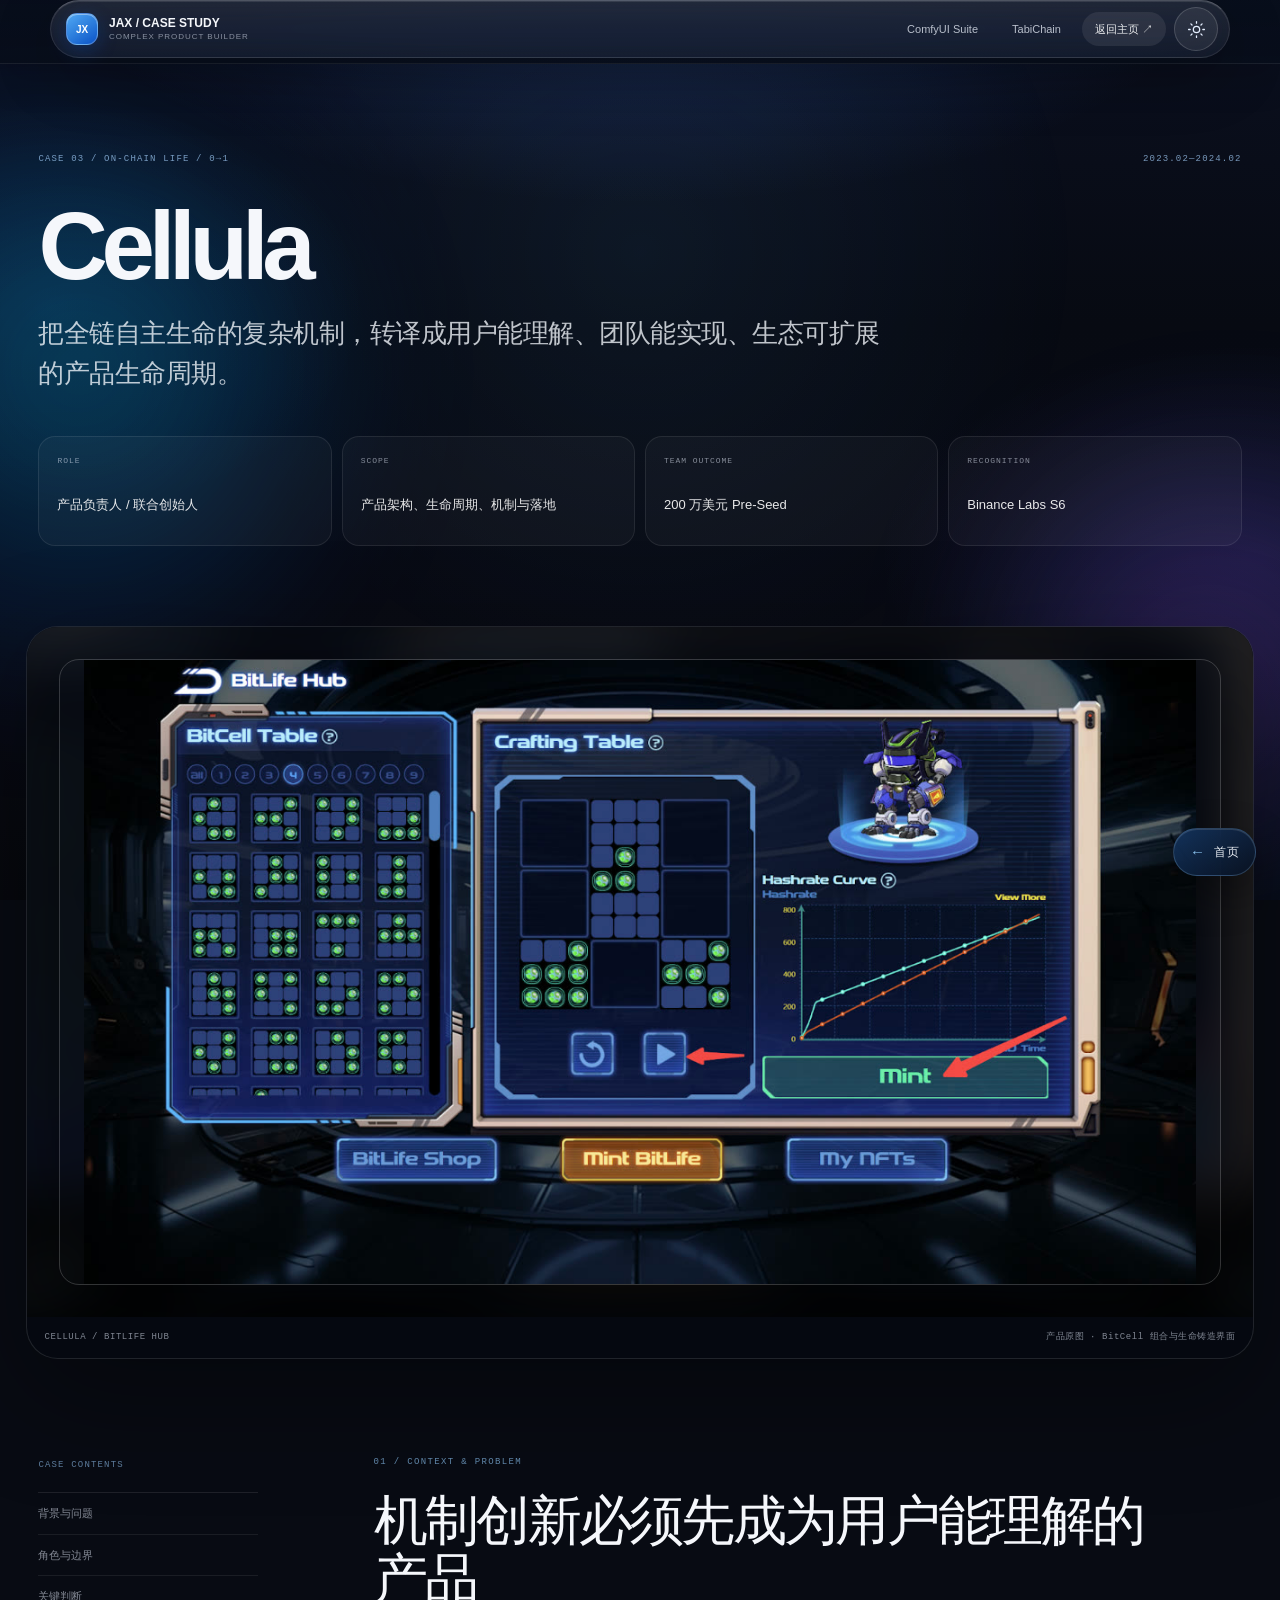
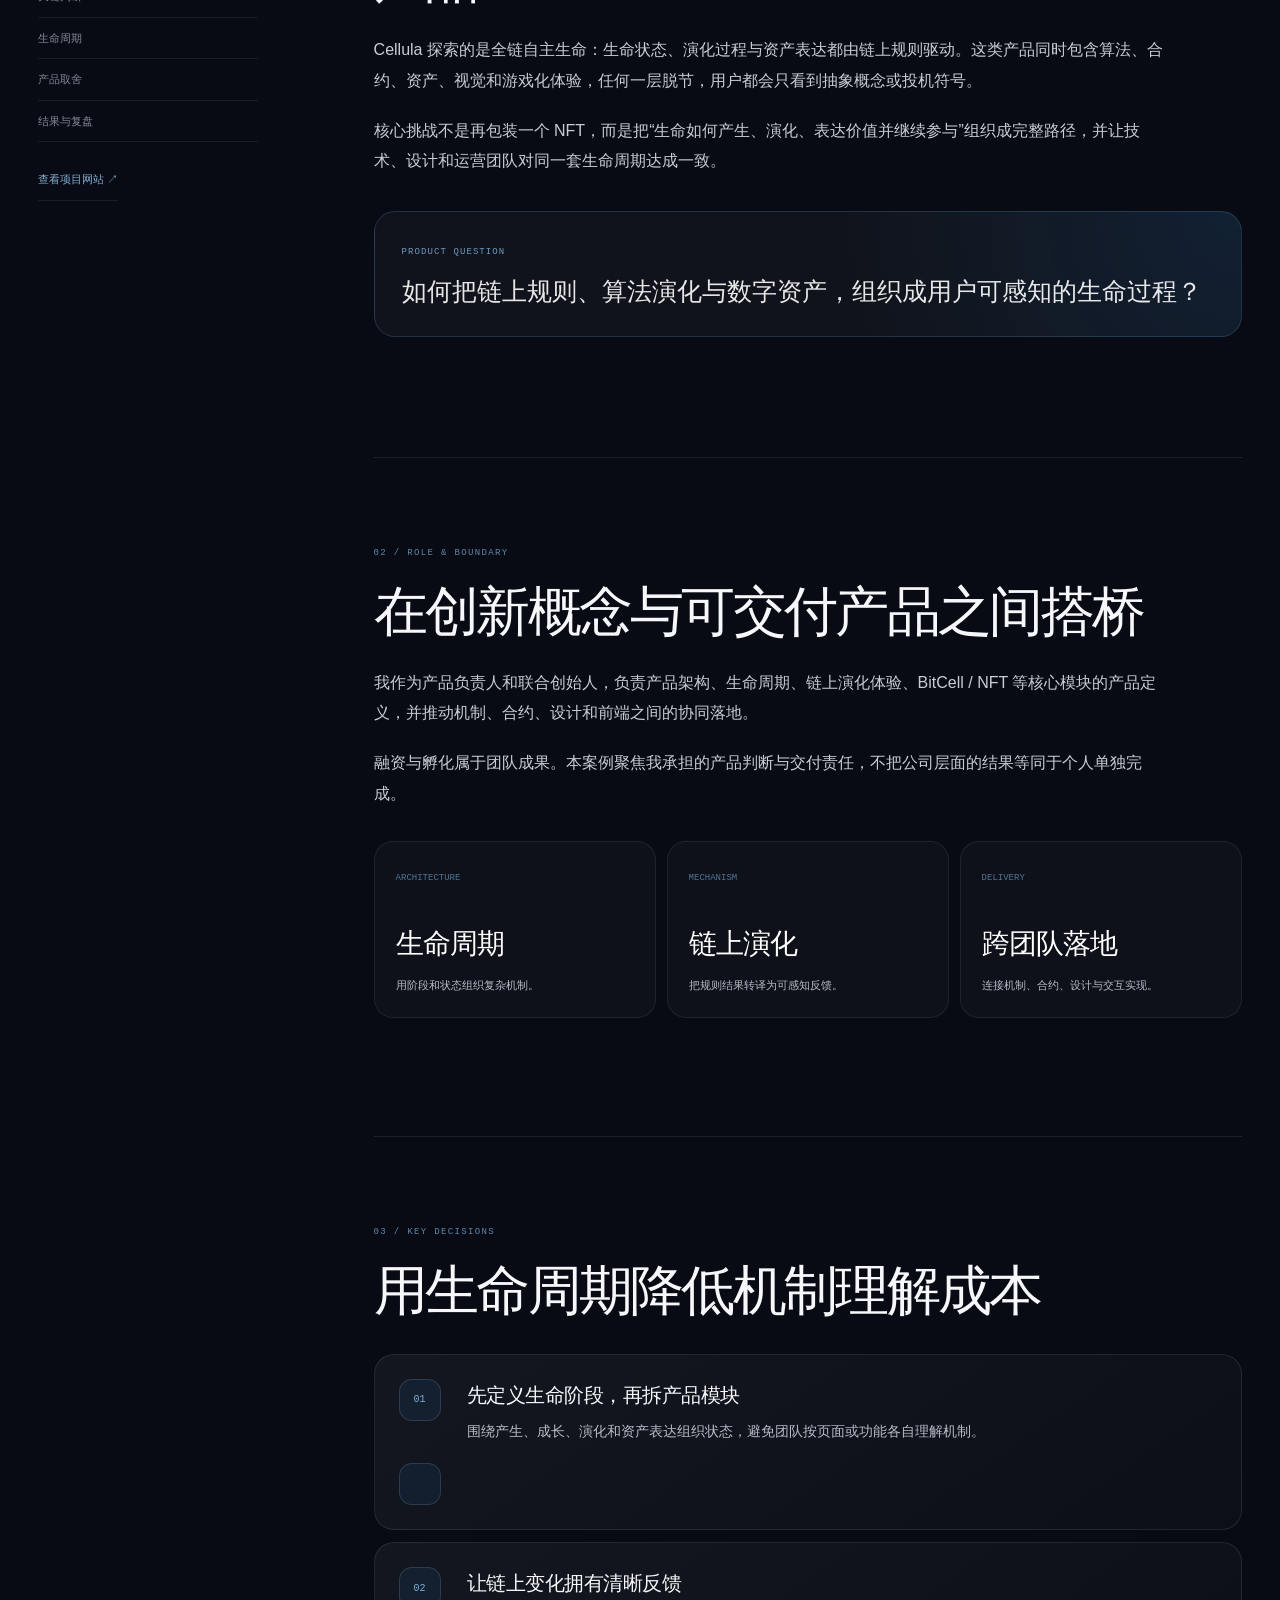
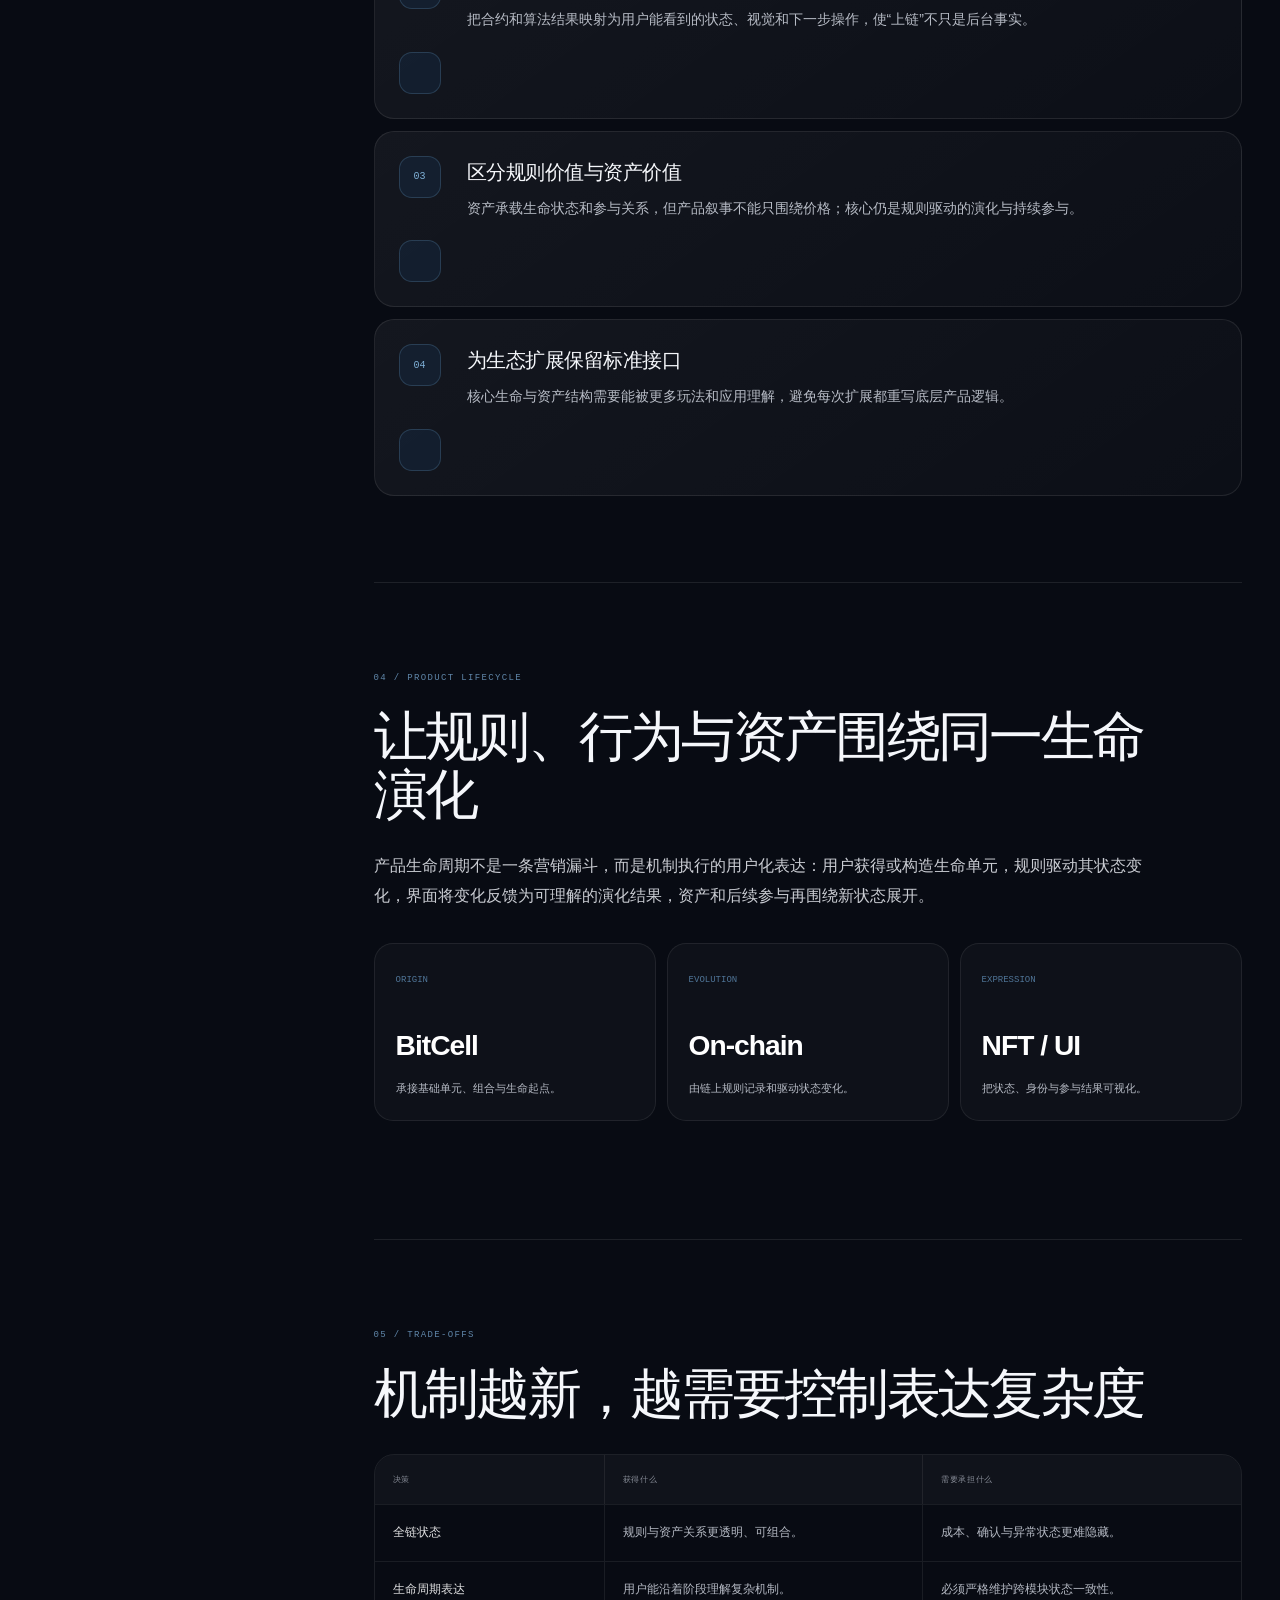
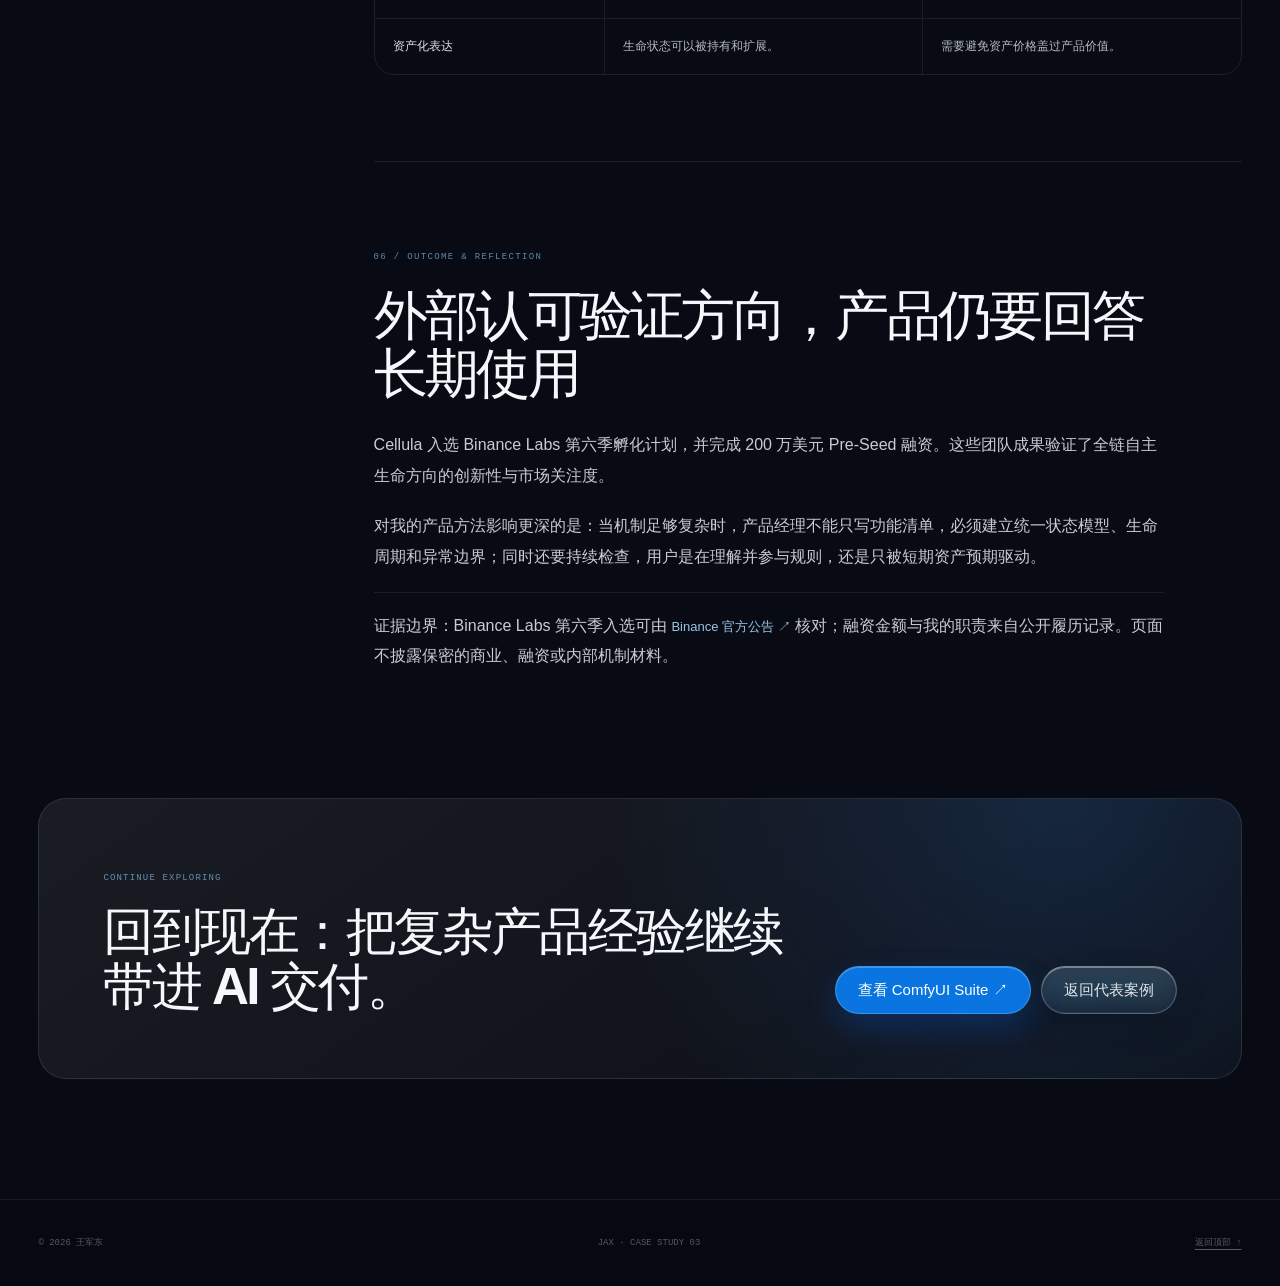
==== commit 32bcdc65: "增加亮色玻璃主题并优化 hover 交互" ====
--- a/case-cellula.html
+++ b/case-cellula.html
@@ -16,7 +16,9 @@
   <link rel="stylesheet" href="styles.css?v=20260818-1">
   <link rel="stylesheet" href="liquid-glass.css?v=20260818-1">
   <link rel="stylesheet" href="case-study.css?v=20260818-2">
-  <script>document.documentElement.classList.replace("no-js", "js");try{if(localStorage.getItem("jax-motion")==="off")document.documentElement.classList.add("motion-off")}catch(error){}</script>
+  <link rel="stylesheet" href="theme.css?v=20261013-3">
+  <script src="theme.js?v=20261013-1"></script>
+  <script>document.documentElement.classList.replace("no-js", "js");</script>
 </head>
 <body class="case-study-page">
   <a class="skip-link" href="#caseMain">跳到案例正文</a>
@@ -24,7 +26,7 @@
   <header class="global-header">
     <div class="header-inner">
       <a class="case-brand" href="index.html"><span class="case-brand-mark">JX</span><span><b>JAX / CASE STUDY</b><small>COMPLEX PRODUCT BUILDER</small></span></a>
-      <nav class="case-header-actions" aria-label="案例导航"><a href="case-comfyui-suite.html">ComfyUI Suite</a><a href="case-tabichain.html">TabiChain</a><a class="case-back" href="index.html#work">返回主页 ↗</a></nav>
+      <nav class="case-header-actions" aria-label="案例导航"><a href="case-comfyui-suite.html">ComfyUI Suite</a><a href="case-tabichain.html">TabiChain</a><a class="case-back" href="index.html#work">返回主页 ↗</a><button class="theme-toggle" type="button" data-theme-toggle aria-label="切换到亮色主题" aria-pressed="false" hidden><svg class="theme-sun" viewBox="0 0 24 24" aria-hidden="true"><circle cx="12" cy="12" r="4"/><path d="M12 2v2m0 16v2M2 12h2m16 0h2M4.93 4.93l1.42 1.42m11.3 11.3 1.42 1.42M4.93 19.07l1.42-1.42m11.3-11.3 1.42-1.42"/></svg><svg class="theme-moon" viewBox="0 0 24 24" aria-hidden="true"><path d="M20.9 13.1A9 9 0 0 1 10.9 3.1a9 9 0 1 0 10 10Z"/></svg></button></nav>
     </div>
   </header>
 
@@ -128,6 +130,6 @@
   <footer class="global-footer"><div class="content-shell"><span>© <span id="currentYear">2026</span> 王军东</span><span>JAX · CASE STUDY 03</span><a href="#caseMain">返回顶部 ↑</a></div></footer>
   <a class="return-home-fab" href="index.html" aria-label="回到首页"><span aria-hidden="true">←</span><b>首页</b></a>
   <noscript><style>.reveal{opacity:1!important;transform:none!important}</style></noscript>
-  <script src="profile-config.js?v=20260818-1"></script><script src="script.js?v=20260818-1"></script>
+  <script src="profile-config.js?v=20260818-1"></script><script src="script.js?v=20261013-3"></script>
 </body>
 </html>
--- a/theme.css
+++ b/theme.css
@@ -0,0 +1,375 @@
+/* Shared palette layer. The existing dark theme remains the default. */
+html { color-scheme: dark; }
+.theme-toggle {
+  width: 44px;
+  height: 44px;
+  flex: 0 0 44px;
+  display: inline-flex;
+  align-items: center;
+  justify-content: center;
+  padding: 0;
+  border: 1px solid rgba(255, 255, 255, .16);
+  border-radius: 50%;
+  color: #e5efff;
+  background: rgba(255, 255, 255, .07);
+  cursor: pointer;
+  transition: color .2s, background-color .2s, border-color .2s;
+}
+.theme-toggle[hidden] { display: none; }
+.theme-toggle:hover { background: rgba(255, 255, 255, .14); }
+.theme-toggle:focus-visible { outline: 2px solid var(--primary); outline-offset: 3px; }
+.theme-toggle svg { width: 19px; height: 19px; fill: none; stroke: currentColor; stroke-width: 1.6; stroke-linecap: round; stroke-linejoin: round; }
+.theme-toggle .theme-moon { display: none; }
+.case-header-actions { display: flex; align-items: center; }
+
+html[data-theme="light"] {
+  color-scheme: light;
+  --canvas: #f5f7fc;
+  --ink: #18243b;
+  --ink-muted: #37465e;
+  --ink-subtle: #52617a;
+  --ink-tertiary: #65738b;
+  --primary: #0064d9;
+  --primary-hover: #0052b5;
+  --primary-soft: rgba(0, 100, 217, .08);
+  --cyan: #0064d9;
+  --electric: #0064d9;
+  --success: #138653;
+  --surface-1: rgba(255, 255, 255, .72);
+  --surface-2: rgba(255, 255, 255, .82);
+  --surface-3: rgba(255, 255, 255, .9);
+  --surface-4: #fff;
+  --hairline: rgba(45, 72, 116, .12);
+  --hairline-strong: rgba(45, 72, 116, .22);
+  --glass: rgba(255, 255, 255, .32);
+  --glass-rich: rgba(255, 255, 255, .56);
+  --glass-edge: rgba(255, 255, 255, .95);
+  --glass-edge-soft: rgba(45, 72, 116, .13);
+  --glass-shadow: 0 20px 48px rgba(35, 66, 115, .1), 0 2px 6px rgba(35, 66, 115, .06), inset 0 2px 2px rgba(255, 255, 255, .88), inset 0 -2px 3px rgba(82, 142, 211, .14);
+  --light-surface: linear-gradient(145deg, rgba(255, 255, 255, .28), rgba(255, 255, 255, .07) 54%, rgba(166, 201, 245, .08));
+}
+html[data-theme="light"] body {
+  color: var(--ink);
+  background:
+    radial-gradient(ellipse 58% 28% at 10% 5%, rgba(136, 191, 255, .2), transparent 72%),
+    radial-gradient(ellipse 42% 28% at 95% 19%, rgba(186, 173, 246, .18), transparent 72%),
+    linear-gradient(160deg, #f5f8fd, #f4f6fc 55%, #f8faff);
+  background-attachment: fixed;
+}
+html[data-theme="light"] .home-page::after {
+  opacity: .7;
+  background:
+    linear-gradient(118deg, transparent 28%, rgba(128, 199, 245, .18) 33%, rgba(239, 251, 255, .72) 36%, transparent 41% 65%, rgba(183, 163, 239, .14) 72%, transparent 78%),
+    radial-gradient(ellipse 32% 34% at 84% 30%, rgba(174, 156, 242, .2), transparent 70%);
+  filter: blur(18px);
+}
+html[data-theme="light"] .ambient-field::before { display: none; }
+html[data-theme="light"] .ambient-field { opacity: .34; }
+html[data-theme="light"] .ambient-orb { opacity: .32; }
+html[data-theme="light"] .hero-content::before,
+html[data-theme="light"] .hero-content::after { opacity: .32; }
+html[data-theme="light"] .hero::before { border-color: var(--hairline); box-shadow: none; opacity: .35; }
+html[data-theme="light"] .hero::after { opacity: .12; }
+html[data-theme="light"] .theme-toggle { color: var(--ink-muted); border-color: var(--hairline); background: rgba(255, 255, 255, .75); }
+html[data-theme="light"] .theme-toggle:hover { color: var(--primary); border-color: var(--hairline-strong); background: #fff; }
+html[data-theme="light"] .theme-sun { display: none; }
+html[data-theme="light"] .theme-toggle .theme-moon { display: block; }
+
+/* A stable pale navigation surface follows the current fixed-header behavior. */
+html[data-theme="light"] .global-header,
+html[data-theme="light"] .global-header.is-scrolled,
+html[data-theme="light"] .resume-header {
+  border-color: var(--hairline);
+  background: linear-gradient(180deg, rgba(250, 252, 255, .97), rgba(244, 248, 253, .95));
+  box-shadow: 0 10px 32px rgba(48, 76, 126, .06);
+  backdrop-filter: none;
+  -webkit-backdrop-filter: none;
+}
+html[data-theme="light"] .global-header .header-inner {
+  border-color: var(--hairline);
+  border-top-color: #fff;
+  background: linear-gradient(155deg, rgba(255, 255, 255, .86), rgba(232, 241, 255, .48));
+  box-shadow: 0 10px 32px rgba(48, 76, 126, .06), inset 0 1px 0 #fff, inset 0 -1px 0 rgba(84, 134, 200, .12);
+  backdrop-filter: none;
+  -webkit-backdrop-filter: none;
+}
+html[data-theme="light"] .desktop-nav a,
+html[data-theme="light"] .case-header-actions a,
+html[data-theme="light"] .resume-header nav a { color: var(--ink-subtle); }
+html[data-theme="light"] .desktop-nav a:hover,
+html[data-theme="light"] .desktop-nav a.active,
+html[data-theme="light"] .case-header-actions a:hover,
+html[data-theme="light"] .case-header-actions .case-back,
+html[data-theme="light"] .brand-home-page .nav-resume { color: var(--primary); background: var(--primary-soft); box-shadow: none; }
+html[data-theme="light"] .menu-button { border-color: var(--hairline); background: rgba(255, 255, 255, .75); }
+html[data-theme="light"] .menu-button span { background: var(--ink-muted); }
+html[data-theme="light"] .desktop-nav.open { border-color: var(--hairline); background: #f8faff; box-shadow: var(--glass-shadow); }
+
+html[data-theme="light"] .hero h1 { color: var(--ink); text-shadow: none; }
+html[data-theme="light"] .hero h1 span { color: var(--primary); text-shadow: none; }
+html[data-theme="light"] .home-page .hero-lead,
+html[data-theme="light"] .project-thesis,
+html[data-theme="light"] .case-hero-lead { color: var(--ink-muted); }
+html[data-theme="light"] .hero-eyebrow { color: var(--ink-subtle); border-color: var(--hairline); background: rgba(255, 255, 255, .62); box-shadow: inset 0 1px 0 #fff; }
+html[data-theme="light"] .eyebrow-divider { background: var(--hairline-strong); }
+html[data-theme="light"] .live-dot,
+html[data-theme="light"] .contact-status i,
+html[data-theme="light"] .home-page .hero-avatar figcaption .identity-availability i { background: var(--success); box-shadow: 0 0 0 4px rgba(19, 134, 83, .07); }
+html[data-theme="light"] .home-page .hero-avatar {
+  border-color: rgba(131, 170, 222, .2);
+  border-top-color: rgba(255, 255, 255, .98);
+  border-left-color: rgba(255, 255, 255, .85);
+  background: linear-gradient(145deg, rgba(255, 255, 255, .2), rgba(255, 255, 255, .035) 58%, rgba(161, 188, 239, .06));
+  box-shadow: var(--glass-shadow);
+  backdrop-filter: blur(6px) saturate(145%);
+  -webkit-backdrop-filter: blur(6px) saturate(145%);
+}
+html[data-theme="light"] .home-page .hero-avatar::after { background: linear-gradient(135deg, rgba(255, 255, 255, .55), transparent 22%, transparent 72%, rgba(88, 152, 238, .12)); }
+html[data-theme="light"] .home-page .hero-avatar::before { box-shadow: inset 0 1px 0 rgba(255, 255, 255, .8), 0 12px 32px rgba(48, 76, 126, .12); }
+html[data-theme="light"] .home-page .hero-avatar img { box-shadow: 0 18px 44px rgba(48, 76, 126, .16); }
+html[data-theme="light"] .home-page .hero-avatar figcaption,
+html[data-theme="light"] .home-page .hero-avatar figcaption small,
+html[data-theme="light"] .home-page .hero-avatar figcaption strong em { color: var(--ink-subtle); }
+html[data-theme="light"] .home-page .hero-avatar figcaption strong { color: var(--ink); }
+html[data-theme="light"] .home-page .hero-avatar figcaption .identity-availability { color: var(--ink-tertiary); }
+
+html[data-theme="light"] .button-primary,
+html[data-theme="light"] .button-inverse,
+html[data-theme="light"] .resume-header .resume-download,
+html[data-theme="light"] .resume-actions .resume-contact-button {
+  color: #fff;
+  border-color: var(--primary);
+  background: linear-gradient(160deg, #1677e9, #0064d9);
+  box-shadow: inset 0 1px 0 rgba(255, 255, 255, .24), 0 10px 24px rgba(0, 100, 217, .18);
+}
+html[data-theme="light"] .button-primary:hover,
+html[data-theme="light"] .button-inverse:hover,
+html[data-theme="light"] .resume-header .resume-download:hover,
+html[data-theme="light"] .resume-actions .resume-contact-button:hover { color: #fff; background: var(--primary-hover); border-color: var(--primary-hover); }
+html[data-theme="light"] .button-secondary { color: var(--ink-muted); border-color: var(--hairline); background: rgba(255, 255, 255, .74); box-shadow: 0 8px 22px rgba(48, 76, 126, .06), inset 0 1px 0 #fff; }
+html[data-theme="light"] .button-secondary:hover { color: var(--primary); background: #fff; border-color: var(--hairline-strong); }
+html[data-theme="light"] .text-link,
+html[data-theme="light"] .about-resume-link,
+html[data-theme="light"] .archive-facts dd a,
+html[data-theme="light"] .case-source-link,
+html[data-theme="light"] .resume-projects a { color: var(--primary); text-decoration-color: rgba(0, 100, 217, .35); }
+html[data-theme="light"] .text-link:hover,
+html[data-theme="light"] .about-resume-link:hover,
+html[data-theme="light"] .archive-facts dd a:hover,
+html[data-theme="light"] .capability-evidence li a:hover,
+html[data-theme="light"] .resume-projects a:hover { color: var(--primary-hover); }
+
+/* Preserve the glass hierarchy with white surfaces and blue-gray edges. */
+html[data-theme="light"] .brand-positioning,
+html[data-theme="light"] .featured-project,
+html[data-theme="light"] .project-archive-grid > article,
+html[data-theme="light"] .capability-evidence,
+html[data-theme="light"] .method-strip,
+html[data-theme="light"] .now-builder-card,
+html[data-theme="light"] .open-source-evidence,
+html[data-theme="light"] .open-source-card,
+html[data-theme="light"] .contact-primary,
+html[data-theme="light"] .contact-secondary,
+html[data-theme="light"] .case-hero-meta article,
+html[data-theme="light"] .case-callout,
+html[data-theme="light"] .case-facts article,
+html[data-theme="light"] .decision-card,
+html[data-theme="light"] .tradeoff-table,
+html[data-theme="light"] .case-next,
+html[data-theme="light"] .resume-projects article,
+html[data-theme="light"] .resume-capabilities article {
+  border-color: var(--hairline);
+  border-top-color: rgba(255, 255, 255, .95);
+  border-left-color: rgba(255, 255, 255, .72);
+  background: var(--light-surface);
+  box-shadow: var(--glass-shadow);
+  backdrop-filter: blur(9px) saturate(145%);
+  -webkit-backdrop-filter: blur(9px) saturate(145%);
+}
+html[data-theme="light"] .project-archive { border-color: var(--hairline); background: linear-gradient(135deg, rgba(255, 255, 255, .24), rgba(170, 201, 245, .05)); box-shadow: var(--glass-shadow); }
+html[data-theme="light"] .now-builder-primary,
+html[data-theme="light"] .open-source-evidence,
+html[data-theme="light"] .open-source-featured,
+html[data-theme="light"] .contact-primary,
+html[data-theme="light"] .case-callout,
+html[data-theme="light"] .case-next { background: radial-gradient(circle at 95% 0, rgba(131, 187, 255, .1), transparent 48%), var(--light-surface); }
+html[data-theme="light"] .brand-about-section { border-color: var(--hairline); background: rgba(255, 255, 255, .22); }
+html[data-theme="light"] .brand-proof,
+html[data-theme="light"] .archive-facts,
+html[data-theme="light"] .archive-facts > div,
+html[data-theme="light"] .project-sequence,
+html[data-theme="light"] .project-sequence li,
+html[data-theme="light"] .capability-evidence ul,
+html[data-theme="light"] .brand-career-ledger,
+html[data-theme="light"] .brand-career-ledger article,
+html[data-theme="light"] .case-toc nav,
+html[data-theme="light"] .case-toc a,
+html[data-theme="light"] .case-section + .case-section,
+html[data-theme="light"] .case-evidence-note,
+html[data-theme="light"] .tradeoff-row,
+html[data-theme="light"] .tradeoff-row > * + * { border-color: var(--hairline); }
+html[data-theme="light"] .brand-proof b,
+html[data-theme="light"] .project-archive-head h3,
+html[data-theme="light"] .project-archive-grid > article h4,
+html[data-theme="light"] .method-strip b,
+html[data-theme="light"] .open-source-proof b,
+html[data-theme="light"] .open-source-card h4,
+html[data-theme="light"] .open-source-metrics dt,
+html[data-theme="light"] .case-hero-meta b,
+html[data-theme="light"] .case-callout strong,
+html[data-theme="light"] .case-facts b,
+html[data-theme="light"] .tradeoff-row strong { color: var(--ink); }
+html[data-theme="light"] .section-label,
+html[data-theme="light"] .brand-proof > span,
+html[data-theme="light"] .brand-positioning > span,
+html[data-theme="light"] .project-heading > div > span,
+html[data-theme="light"] .project-sequence b,
+html[data-theme="light"] .archive-facts dt,
+html[data-theme="light"] .capability-evidence > span,
+html[data-theme="light"] .method-strip span,
+html[data-theme="light"] .now-builder-card > span,
+html[data-theme="light"] .open-source-card-meta,
+html[data-theme="light"] .open-source-card-meta i,
+html[data-theme="light"] .case-hero-topline,
+html[data-theme="light"] .case-toc > span,
+html[data-theme="light"] .case-section-label,
+html[data-theme="light"] .case-callout span,
+html[data-theme="light"] .case-facts span,
+html[data-theme="light"] .case-next span { color: var(--primary); }
+html[data-theme="light"] .brand-proof-note,
+html[data-theme="light"] .project-archive-head p,
+html[data-theme="light"] .brand-home-page .project-archive-grid > article > .archive-summary,
+html[data-theme="light"] .now-evidence-note,
+html[data-theme="light"] .contact-status,
+html[data-theme="light"] .open-source-date { color: var(--ink-subtle); }
+html[data-theme="light"] .brand-proof a:hover small { color: var(--primary); }
+html[data-theme="light"] .project-evidence span { border-color: var(--hairline); background: rgba(0, 100, 217, .035); }
+html[data-theme="light"] .method-strip > i { color: var(--ink-tertiary); }
+html[data-theme="light"] .brand-career-ledger article::before { background: var(--hairline-strong); }
+html[data-theme="light"] .brand-career-ledger article.active::before { background: var(--primary); box-shadow: none; }
+html[data-theme="light"] .open-source-proof { border-color: var(--hairline); background: rgba(255, 255, 255, .55); }
+html[data-theme="light"] .open-source-proof span + span { border-color: var(--hairline); }
+html[data-theme="light"] .open-source-card:hover,
+html[data-theme="light"] .contact-primary:hover,
+html[data-theme="light"] .contact-secondary:hover { border-color: rgba(0, 100, 217, .3); background-color: #fff; }
+html[data-theme="light"] .contact-copy h2 { color: var(--ink); }
+html[data-theme="light"] .contact-copy h2 span,
+html[data-theme="light"] .contact-primary > i,
+html[data-theme="light"] .contact-secondary > i { color: var(--primary); }
+html[data-theme="light"] .contact-primary,
+html[data-theme="light"] .contact-secondary { color: var(--ink); }
+html[data-theme="light"] .copy-status { color: #087744; }
+html[data-theme="light"] .brand-contact-section::before { opacity: .16; }
+
+/* Product screenshots retain their original pixels; only the surrounding stage changes. */
+html[data-theme="light"] .featured-project-media-product,
+html[data-theme="light"] .case-cover,
+html[data-theme="light"] .case-cover .product-shot-stage { border-color: var(--hairline); background: #e7edf7; }
+html[data-theme="light"] .product-shot-backdrop { filter: blur(28px) brightness(1.08) saturate(.55); opacity: .16; }
+html[data-theme="light"] .product-shot-main,
+html[data-theme="light"] .tabizoo-shot-pair img { border-color: rgba(45, 72, 116, .18); box-shadow: 0 20px 50px rgba(48, 76, 126, .18); }
+html[data-theme="light"] .featured-project-media::after { background: linear-gradient(180deg, transparent 66%, rgba(235, 242, 251, .95)); }
+html[data-theme="light"] .featured-project-media figcaption,
+html[data-theme="light"] .featured-project-media figcaption small,
+html[data-theme="light"] .case-cover figcaption { color: var(--ink-subtle); }
+html[data-theme="light"] .featured-project-media figcaption a:hover,
+html[data-theme="light"] .case-cover figcaption a:hover,
+html[data-theme="light"] .case-toc a:hover { color: var(--primary); }
+html[data-theme="light"] .decision-card > span { color: var(--primary); border-color: var(--hairline); background: var(--primary-soft); }
+html[data-theme="light"] .case-brand-mark { color: var(--primary); border-color: var(--hairline); background: var(--primary-soft); box-shadow: inset 0 1px 0 #fff; }
+html[data-theme="light"] .tradeoff-head { background: rgba(0, 100, 217, .04); }
+html[data-theme="light"] .home-return-fab,
+html[data-theme="light"] .return-home-fab { color: var(--ink-muted); border-color: var(--hairline-strong); background: rgba(250, 252, 255, .92); box-shadow: 0 10px 30px rgba(48, 76, 126, .12), inset 0 1px 0 #fff; }
+html[data-theme="light"] .home-return-fab span,
+html[data-theme="light"] .return-home-fab span { color: var(--primary); }
+html[data-theme="light"] .home-return-fab:hover,
+html[data-theme="light"] .return-home-fab:hover { background: #fff; border-color: var(--primary); }
+
+html[data-theme="light"] .global-footer { border-color: var(--hairline); background: rgba(255, 255, 255, .35); }
+html[data-theme="light"] .global-footer .content-shell { color: var(--ink-tertiary); }
+html[data-theme="light"] .rail-line,
+html[data-theme="light"] .rail-labels b { color: var(--ink-tertiary); background-color: transparent; }
+html[data-theme="light"] .rail-line { background: var(--hairline); }
+html[data-theme="light"] .rail-labels b.active { color: var(--primary); }
+html[data-theme="light"] .wechat-dialog { color: var(--ink); border-color: var(--hairline); background: rgba(248, 251, 255, .98); box-shadow: 0 28px 90px rgba(48, 76, 126, .18); }
+html[data-theme="light"] .wechat-dialog::backdrop { background: rgba(45, 60, 90, .2); }
+html[data-theme="light"] .wechat-card { border-color: var(--hairline); background: transparent; box-shadow: inset 0 1px 0 #fff; }
+html[data-theme="light"] .wechat-qr-frame { box-shadow: 0 12px 32px rgba(48, 76, 126, .1); }
+html[data-theme="light"] .wechat-close { color: var(--ink-muted); border-color: var(--hairline); background: rgba(255, 255, 255, .8); }
+html[data-theme="light"] .wechat-close:hover { color: var(--primary); background: #fff; }
+html[data-theme="light"] .wechat-kicker { color: var(--primary); }
+html[data-theme="light"] .wechat-card > p,
+html[data-theme="light"] .wechat-card > small { color: var(--ink-subtle); }
+
+html[data-theme="light"] .resume-summary,
+html[data-theme="light"] .resume-block,
+html[data-theme="light"] .resume-hero,
+html[data-theme="light"] .resume-timeline,
+html[data-theme="light"] .resume-timeline article,
+html[data-theme="light"] .resume-earlier,
+html[data-theme="light"] .resume-earlier article { border-color: var(--hairline); }
+html[data-theme="light"] .resume-hero h1 span { color: var(--primary); }
+html[data-theme="light"] .resume-summary p,
+html[data-theme="light"] .resume-projects h3,
+html[data-theme="light"] .resume-project-detail > div:first-child dd,
+html[data-theme="light"] .resume-capabilities b,
+html[data-theme="light"] .resume-timeline h3,
+html[data-theme="light"] .resume-earlier h3 { color: var(--ink-muted); }
+html[data-theme="light"] .resume-projects p,
+html[data-theme="light"] .resume-projects ul,
+html[data-theme="light"] .resume-project-detail dd,
+html[data-theme="light"] .resume-capabilities p,
+html[data-theme="light"] .resume-timeline p,
+html[data-theme="light"] .resume-earlier p,
+html[data-theme="light"] .resume-bottom p,
+html[data-theme="light"] .resume-hero address a,
+html[data-theme="light"] .resume-hero address span,
+html[data-theme="light"] .resume-timeline time,
+html[data-theme="light"] .resume-earlier time,
+html[data-theme="light"] .resume-note { color: var(--ink-subtle); }
+html[data-theme="light"] .resume-actions a:hover { color: var(--primary); }
+
+/* A separate optical rim gives the clear surface thickness without lighting the text. */
+.optical-rim { display: none; }
+html[data-theme="light"] .optical-glass { position: relative; }
+html[data-theme="light"] .optical-glass > .optical-rim {
+  display: block;
+  position: absolute;
+  z-index: 8;
+  inset: 0;
+  border-radius: inherit;
+  border: 1px solid rgba(255, 255, 255, .85);
+  box-shadow: inset 0 -1px 0 rgba(99, 149, 217, .3);
+  pointer-events: none;
+  opacity: .72;
+  transition: opacity .22s ease;
+}
+@supports (mask-composite: exclude) or (-webkit-mask-composite: xor) {
+  html[data-theme="light"] .optical-glass > .optical-rim {
+    padding: 2px;
+    border: 0;
+    background: conic-gradient(from 208deg, rgba(255, 255, 255, .98), rgba(201, 233, 255, .5) 18%, rgba(92, 150, 214, .52) 29%, rgba(255, 255, 255, .98) 43%, rgba(222, 239, 255, .42) 62%, rgba(133, 158, 220, .52) 78%, rgba(255, 255, 255, .98));
+    -webkit-mask: linear-gradient(#fff 0 0) content-box, linear-gradient(#fff 0 0);
+    mask: linear-gradient(#fff 0 0) content-box, linear-gradient(#fff 0 0);
+    -webkit-mask-composite: xor;
+    mask-composite: exclude;
+  }
+}
+html[data-theme="light"] .home-page .project-archive-grid > article:hover { transform: none; border-color: var(--hairline); background: var(--light-surface); box-shadow: var(--glass-shadow); }
+@media (hover: hover) and (pointer: fine) {
+  html[data-theme="light"] .optical-glass:hover > .optical-rim { opacity: 1; }
+  html[data-theme="light"] .brand-home-page .open-source-card:hover,
+  html[data-theme="light"] .brand-home-page .contact-primary:hover,
+  html[data-theme="light"] .brand-home-page .contact-secondary:hover { transform: translateY(-1px); background-color: transparent; }
+  html[data-theme="light"] .button:hover { transform: translateY(-1px); }
+}
+@media (prefers-reduced-motion: reduce) {
+  html[data-theme="light"] .optical-rim { transition: none; }
+}
+@media (max-width: 680px) {
+  .case-study-page .case-header-actions { gap: 6px; }
+  .resume-header nav { gap: 6px; }
+}
+@media print {
+  .theme-toggle, .optical-rim { display: none !important; }
+}
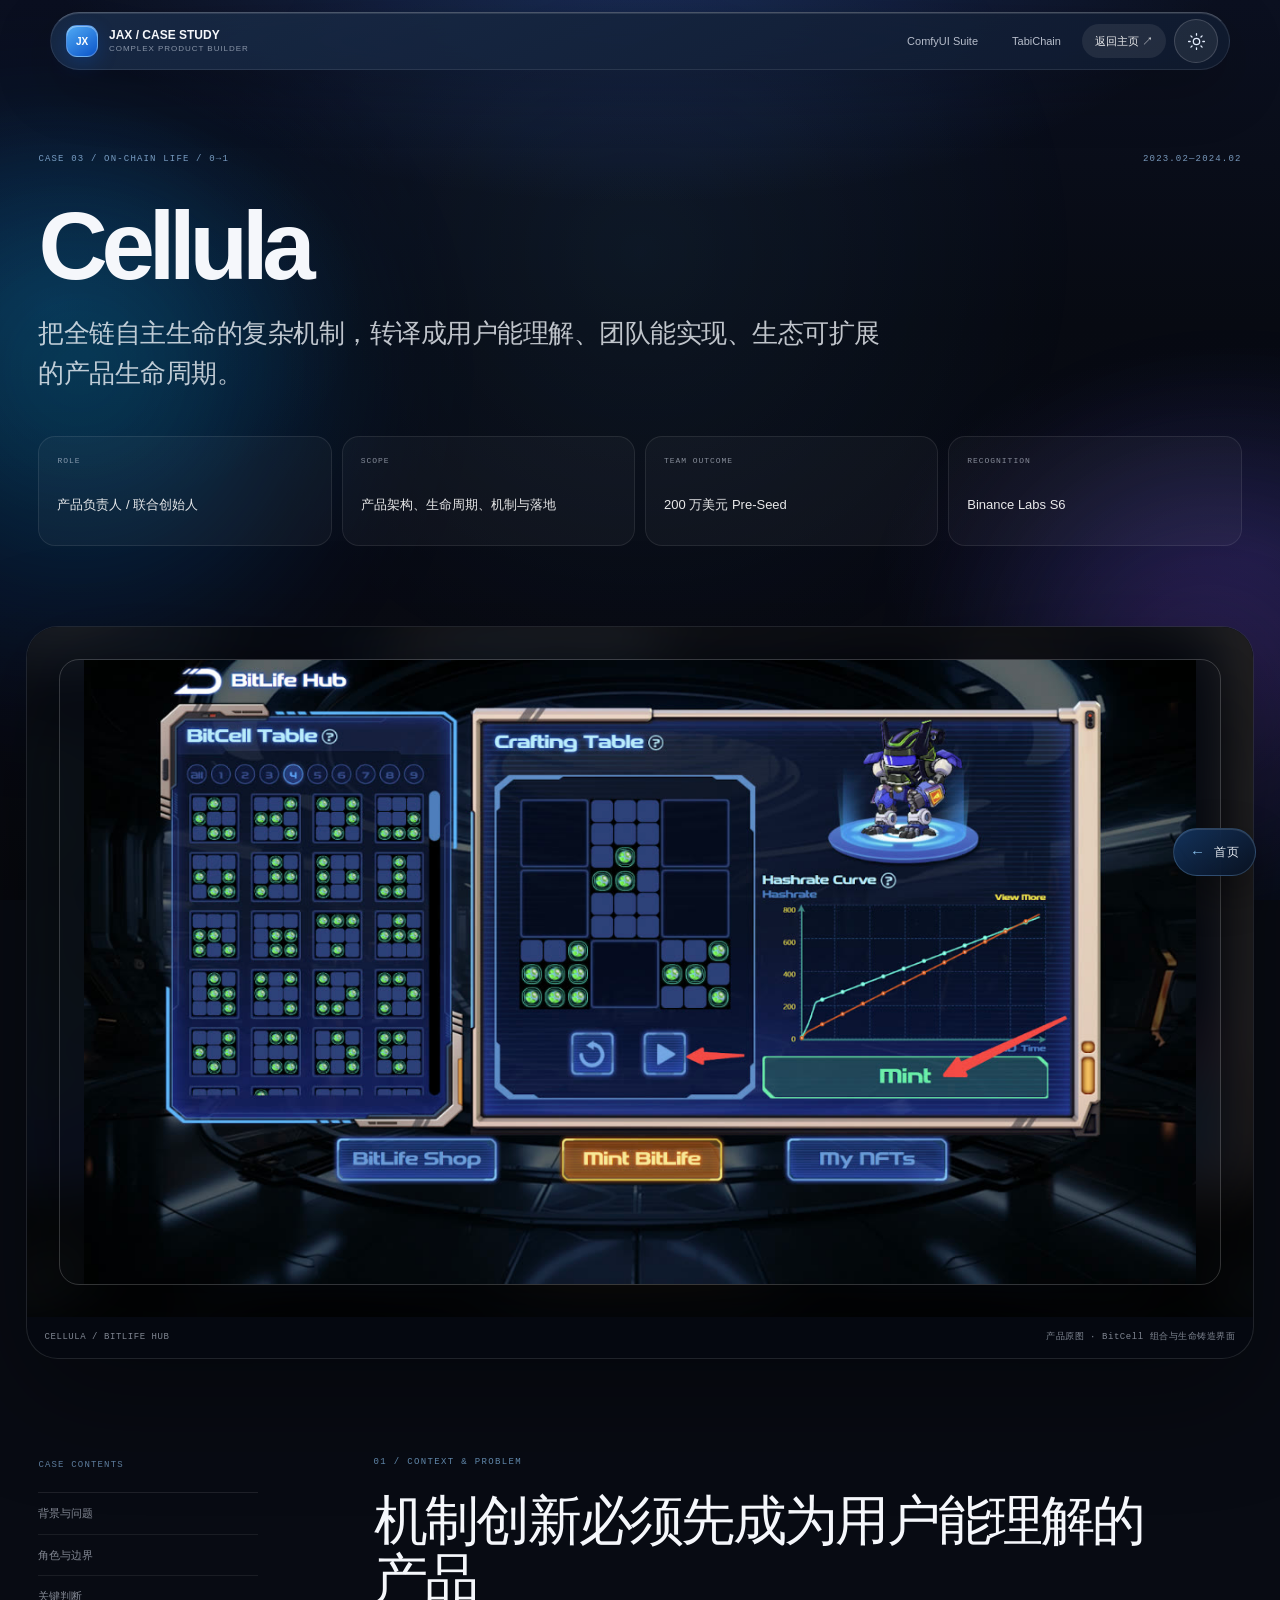
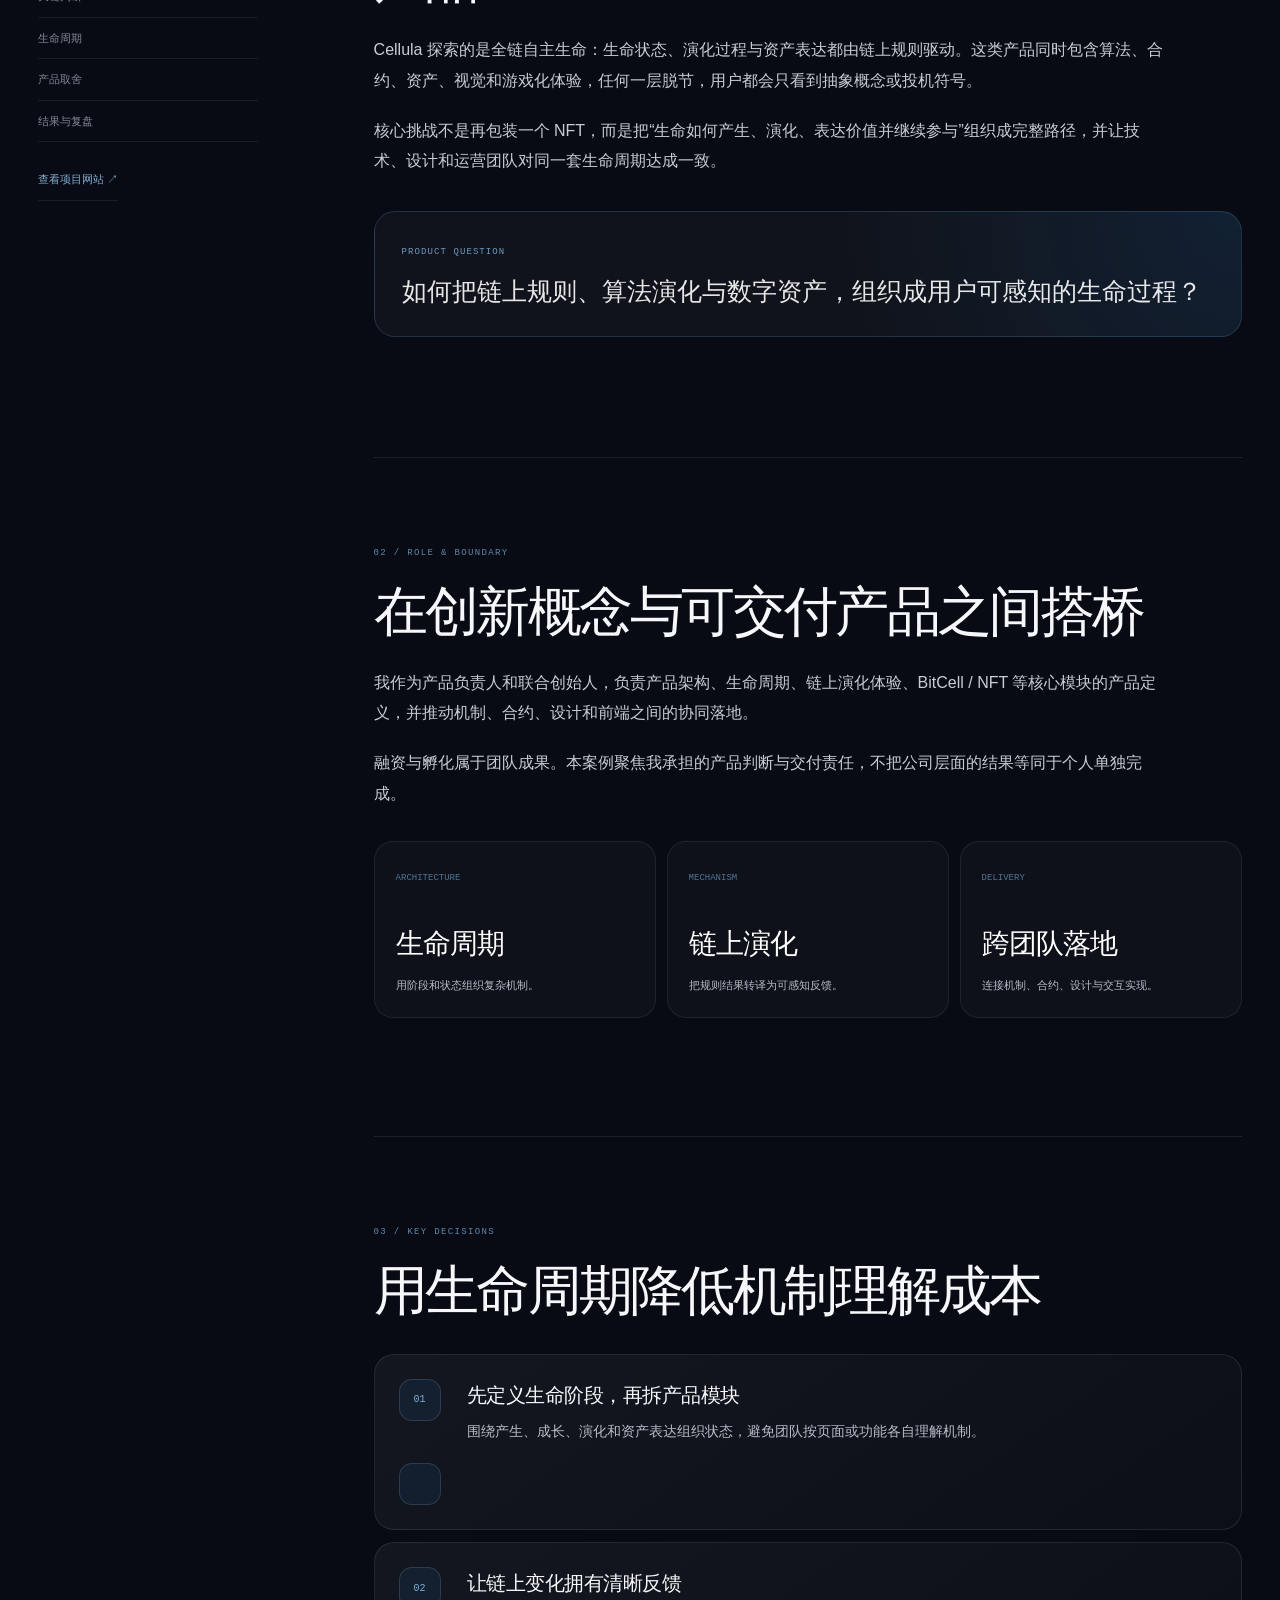
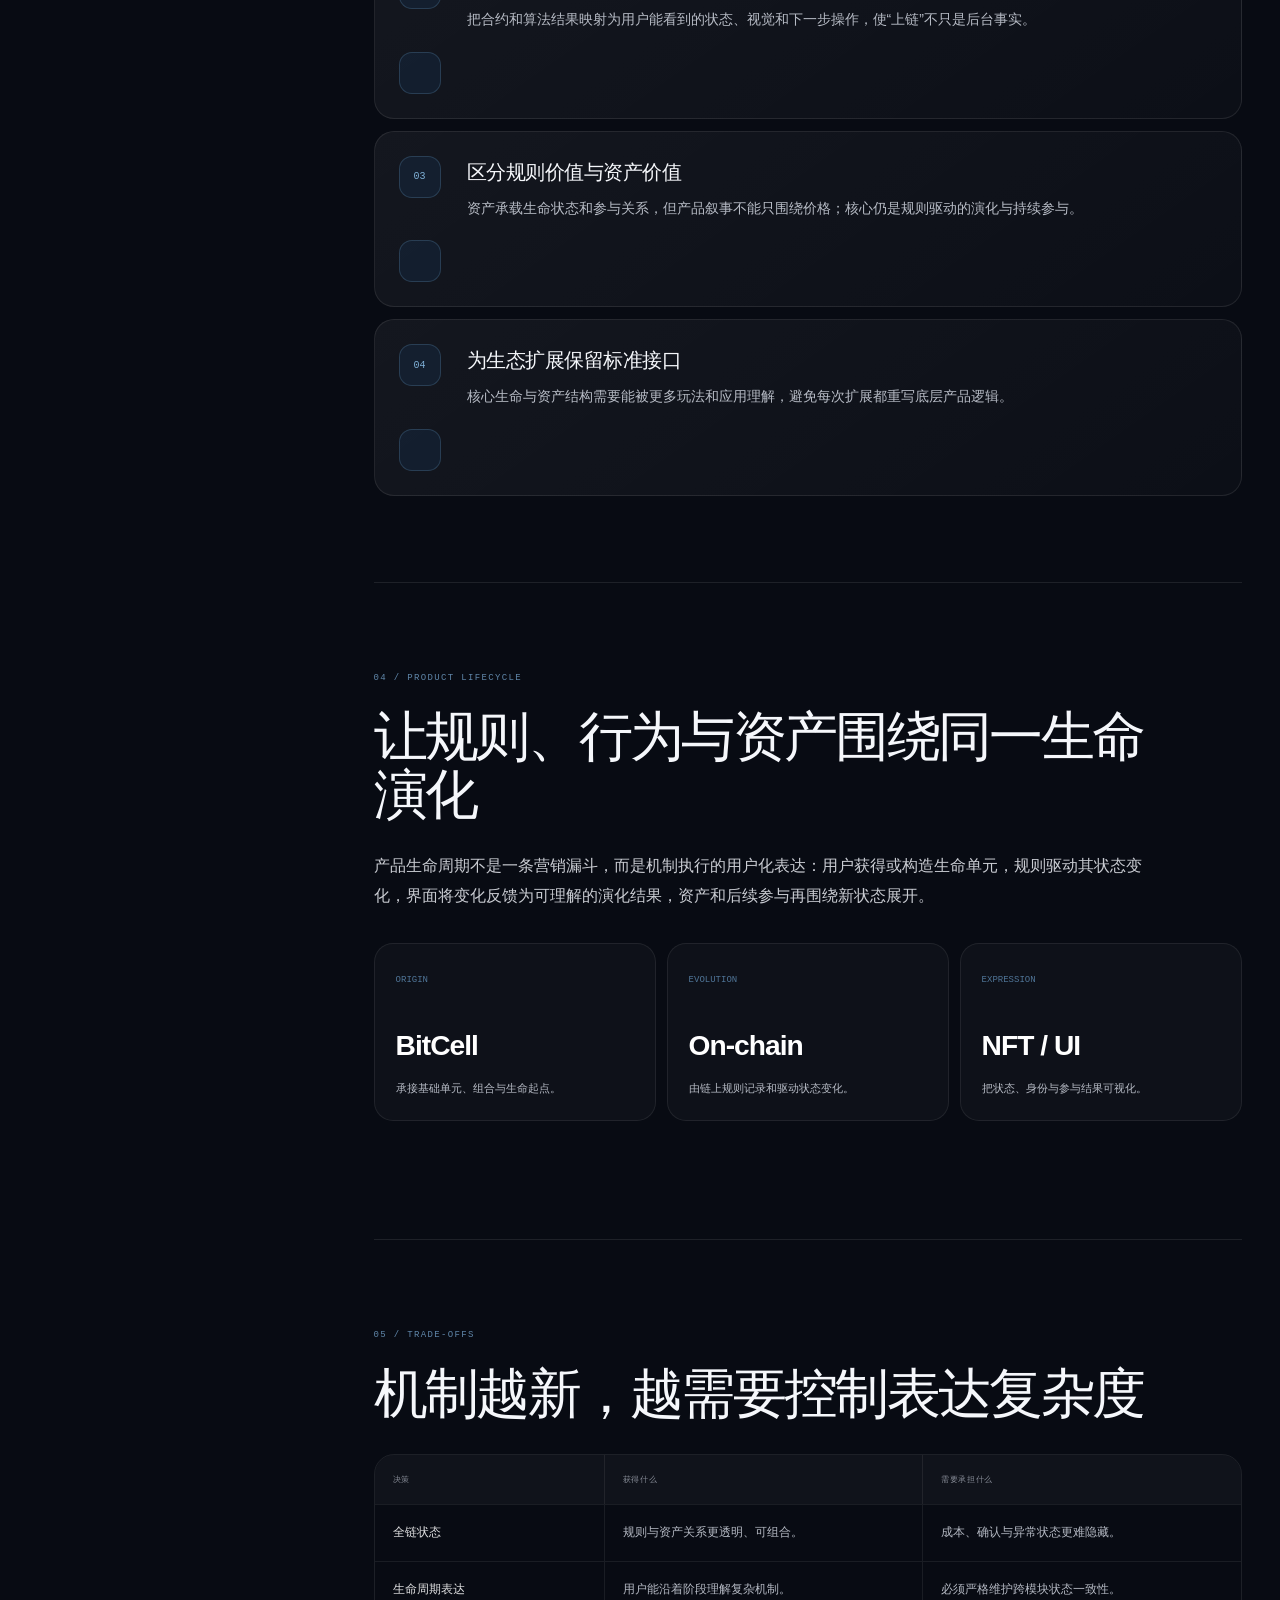
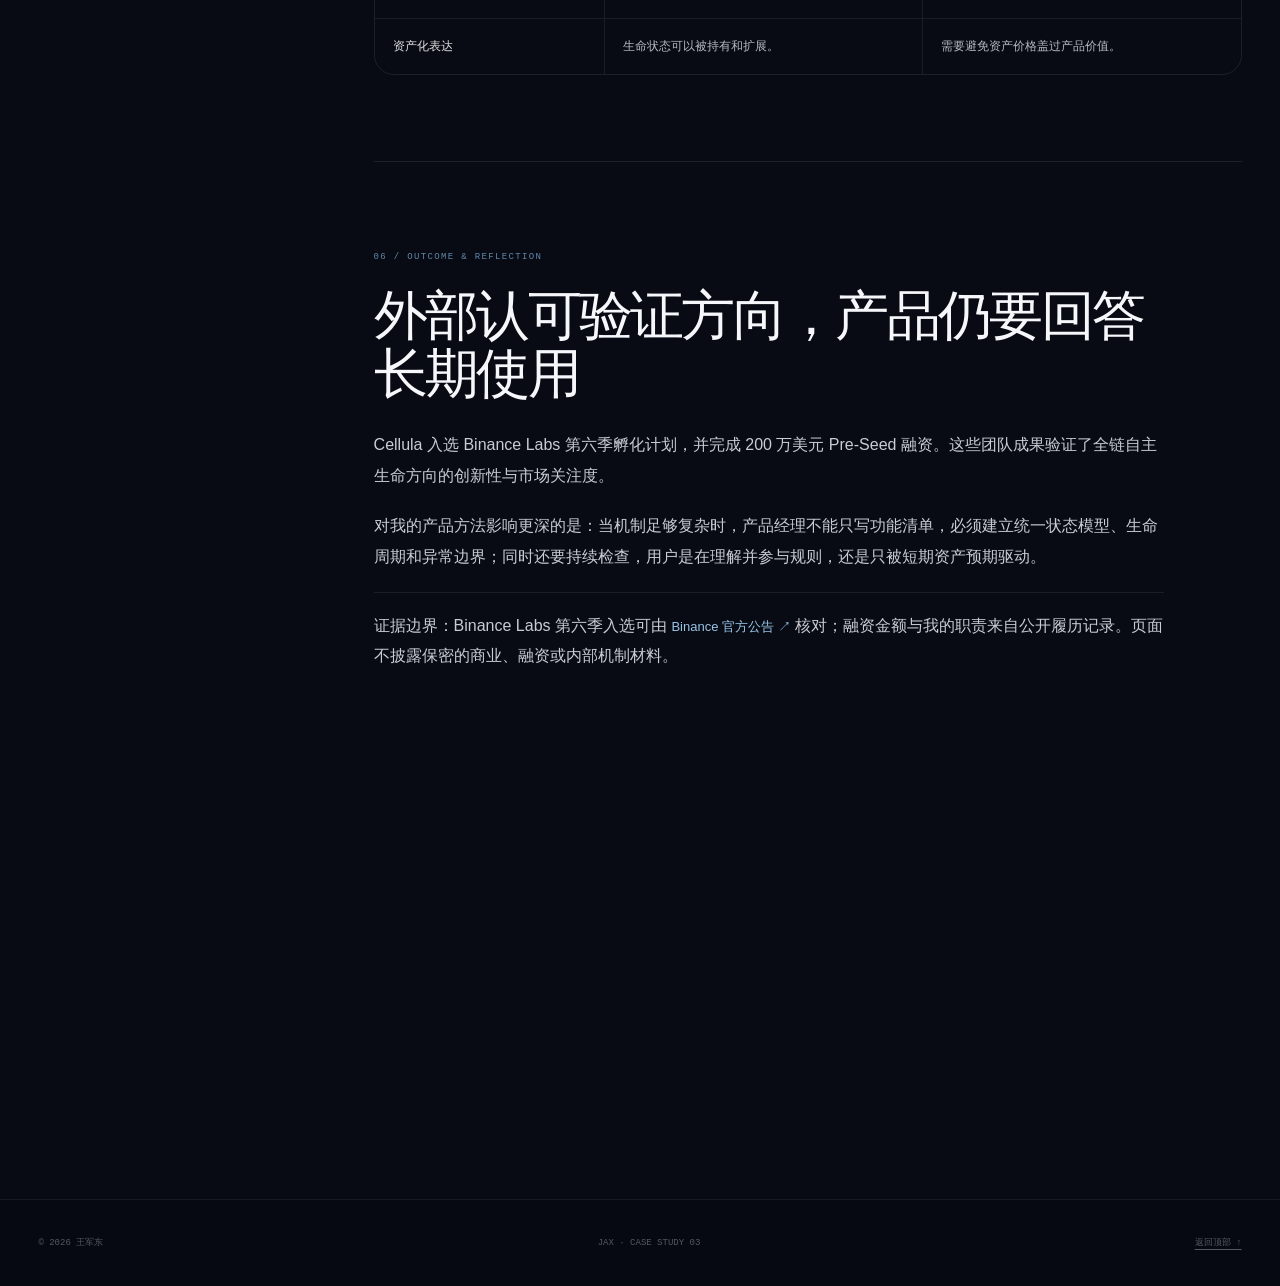
==== commit ef7076cd: "修正导航背景并完善移动端适配" ====
--- a/case-cellula.html
+++ b/case-cellula.html
@@ -13,11 +13,11 @@
   <meta property="og:description" content="从全链机制到产品生命周期：问题、角色、关键判断、机制取舍与团队结果。">
   <meta property="og:image" content="https://wjd-jax.github.io/assets/screenshots/cellula-game-of-life.jpg">
   <title>Cellula 产品案例｜王军东 Jax</title>
-  <link rel="stylesheet" href="styles.css?v=20260818-1">
-  <link rel="stylesheet" href="liquid-glass.css?v=20260818-1">
-  <link rel="stylesheet" href="case-study.css?v=20260818-2">
-  <link rel="stylesheet" href="theme.css?v=20261013-3">
-  <script src="theme.js?v=20261013-1"></script>
+  <link rel="stylesheet" href="styles.css?v=20261016-release2">
+  <link rel="stylesheet" href="liquid-glass.css?v=20261016-release2">
+  <link rel="stylesheet" href="case-study.css?v=20261016-release2">
+  <link rel="stylesheet" href="theme.css?v=20261016-release2">
+  <script src="theme.js?v=20261016-release2"></script>
   <script>document.documentElement.classList.replace("no-js", "js");</script>
 </head>
 <body class="case-study-page">
@@ -130,6 +130,6 @@
   <footer class="global-footer"><div class="content-shell"><span>© <span id="currentYear">2026</span> 王军东</span><span>JAX · CASE STUDY 03</span><a href="#caseMain">返回顶部 ↑</a></div></footer>
   <a class="return-home-fab" href="index.html" aria-label="回到首页"><span aria-hidden="true">←</span><b>首页</b></a>
   <noscript><style>.reveal{opacity:1!important;transform:none!important}</style></noscript>
-  <script src="profile-config.js?v=20260818-1"></script><script src="script.js?v=20261013-3"></script>
+  <script src="profile-config.js?v=20261016-release2"></script><script src="script.js?v=20261016-release2"></script>
 </body>
 </html>
--- a/liquid-glass.css
+++ b/liquid-glass.css
@@ -1200,39 +1200,43 @@
 .motion-off .principle-grid article,
 .motion-off .now-list { --glass-x: 50%; --glass-y: 10%; }
 
-/* Top-anchored navigation: transparent at rest, denser once content scrolls. */
+/* Long cards stay visible while scrolling on touch-sized layouts. */
+@media (max-width: 900px) {
+  .js .home-page .reveal,
+  .js .case-study-page .reveal {
+    opacity: 1;
+    transform: none;
+    transition: none;
+  }
+}
+
+/* The inner capsule is the only navigation surface. */
 .global-header {
   position: fixed;
   z-index: 100;
   inset: 0 0 auto;
   top: 0;
   width: 100%;
-  height: 64px;
+  height: auto;
+  padding: max(12px, env(safe-area-inset-top)) 0 0;
   border: 0;
-  border-bottom: 1px solid rgba(255,255,255,.08);
-  background: linear-gradient(180deg, rgba(8,14,27,.94), rgba(8,14,27,.86));
-  box-shadow: 0 14px 38px rgba(0,0,0,.14);
+  background: transparent;
+  box-shadow: none;
   backdrop-filter: none;
   -webkit-backdrop-filter: none;
-  pointer-events: auto;
+  pointer-events: none;
   transition: none;
 }
 .global-header::before {
-  content: "";
-  position: absolute;
-  inset: 0 0 auto;
-  height: 1px;
-  pointer-events: none;
-  opacity: .5;
-  background: linear-gradient(90deg, transparent 4%, rgba(255,255,255,.2) 28%, rgba(185,222,255,.32) 50%, rgba(255,255,255,.16) 72%, transparent 96%);
+  display: none;
 }
 .global-header::after {
   display: none;
 }
 .global-header.is-scrolled {
-  background: linear-gradient(180deg, rgba(8,14,27,.94), rgba(8,14,27,.86));
-  border-bottom-color: rgba(255,255,255,.08);
-  box-shadow: 0 14px 38px rgba(0,0,0,.14);
+  background: transparent;
+  border: 0;
+  box-shadow: none;
   backdrop-filter: none;
   -webkit-backdrop-filter: none;
 }
@@ -1254,7 +1258,7 @@
 }
 
 @media (max-width: 800px) {
-  .global-header { top: 0; height: 60px; }
+  .global-header { top: 0; height: auto; }
   .nav-shell,
   .global-header.is-scrolled .nav-shell {
     width: calc(100vw - 32px);
@@ -3192,7 +3196,7 @@
   }
 
   .home-page .global-header {
-    height: 68px;
+    height: auto;
   }
 
   .home-page .desktop-nav {
--- a/case-study.css
+++ b/case-study.css
@@ -14,7 +14,7 @@
   border: 1px solid var(--glass-edge-soft);
   border-top-color: rgba(255,255,255,.23);
   border-radius: 999px;
-  background: linear-gradient(180deg, rgba(255,255,255,.105), rgba(255,255,255,.055));
+  background: linear-gradient(155deg, rgba(25,43,70,.9), rgba(16,26,46,.92));
   box-shadow: 0 18px 60px rgba(0,0,0,.22), inset 0 1px 0 rgba(255,255,255,.1);
   backdrop-filter: blur(28px) saturate(165%);
   -webkit-backdrop-filter: blur(28px) saturate(165%);
@@ -167,3 +167,211 @@
   .case-next-links { justify-content: flex-start; }
   .return-home-fab { right: 14px; bottom: 14px; min-width: 48px; min-height: 48px; justify-content: center; padding: 0 14px; }
 }
+
+/* A concise collaboration record, using the existing case palette and header. */
+.collaboration-case-page .case-hero {
+  padding: 146px 0 54px;
+}
+
+.collaboration-case-page .case-hero h1 {
+  margin-top: 30px;
+  max-width: 1020px;
+  font-size: clamp(40px, 5.6vw, 76px);
+  line-height: 1.15;
+  text-wrap: balance;
+}
+
+.collaboration-case-page .case-hero-lead {
+  max-width: 850px;
+  font-size: clamp(17px, 1.65vw, 22px);
+  line-height: 1.8;
+}
+
+.collaboration-roles {
+  display: flex;
+  flex-wrap: wrap;
+  gap: 12px 28px;
+  margin-top: 26px;
+  color: var(--ink-subtle);
+  font-size: 13px;
+  line-height: 1.8;
+}
+
+.collaboration-roles b {
+  margin-right: 10px;
+  color: var(--ink);
+  font-weight: 550;
+}
+
+.collaboration-content {
+  width: min(1200px, calc(100% - 64px));
+  margin: 0 auto;
+}
+
+.collaboration-case-page .case-section {
+  padding-bottom: 56px;
+}
+
+.collaboration-case-page .case-section + .case-section {
+  padding-top: 52px;
+}
+
+.collaboration-case-page .case-section h2 {
+  max-width: 100%;
+  font-size: clamp(28px, 3vw, 42px);
+  line-height: 1.3;
+}
+
+.collaboration-decisions {
+  display: grid;
+  grid-template-columns: repeat(2, minmax(0, 1fr));
+  gap: 32px;
+}
+
+.collaboration-decisions article {
+  padding: 22px 0;
+  border-top: 1px solid var(--hairline);
+}
+
+.collaboration-decisions blockquote {
+  margin: 0 0 14px;
+  color: var(--ink);
+  font-size: clamp(17px, 1.7vw, 21px);
+  font-weight: 550;
+  line-height: 1.6;
+}
+
+.collaboration-decisions p {
+  margin: 0;
+  color: var(--ink-subtle);
+  font-size: 15px;
+  line-height: 1.8;
+}
+
+.collaboration-case-page .collaboration-process {
+  margin: 8px 0 0;
+  font-size: 15px;
+}
+
+.collaboration-compare {
+  display: grid;
+  grid-template-columns: repeat(2, minmax(0, 1fr));
+  align-items: start;
+  gap: 24px;
+}
+
+.collaboration-compare figure {
+  min-width: 0;
+  margin: 0;
+}
+
+.collaboration-compare a {
+  display: block;
+  border: 1px solid var(--hairline);
+  border-radius: 16px;
+  overflow: hidden;
+}
+
+.collaboration-compare img {
+  display: block;
+  width: 100%;
+  height: auto;
+}
+
+.collaboration-compare figcaption {
+  display: grid;
+  gap: 7px;
+  padding: 16px 0;
+  line-height: 1.7;
+}
+
+.collaboration-compare figcaption b {
+  color: var(--ink);
+  font-size: 15px;
+  font-weight: 550;
+}
+
+.collaboration-compare figcaption span {
+  color: var(--ink-subtle);
+  font-size: 12px;
+}
+
+.collaboration-checks {
+  margin: 0;
+  border-top: 1px solid var(--hairline);
+}
+
+.collaboration-checks > div {
+  display: grid;
+  grid-template-columns: 110px minmax(0, 1fr);
+  gap: 20px;
+  padding: 20px 0;
+  border-bottom: 1px solid var(--hairline);
+}
+
+.collaboration-checks dt {
+  color: var(--ink);
+  font-size: 14px;
+  font-weight: 550;
+  line-height: 1.8;
+}
+
+.collaboration-checks dd {
+  margin: 0;
+  color: var(--ink-subtle);
+  font-size: 14px;
+  line-height: 1.8;
+}
+
+.collaboration-case-page .case-evidence-note {
+  margin-top: 24px;
+  padding-top: 0;
+  border: 0;
+  color: var(--ink-subtle);
+  font-size: 13px;
+}
+
+.collaboration-record-link {
+  display: inline-flex;
+  align-items: center;
+  gap: 8px;
+  min-height: 44px;
+  font-size: 14px;
+}
+
+.collaboration-return {
+  display: flex;
+  flex-wrap: wrap;
+  gap: 12px;
+  padding-bottom: 80px;
+}
+
+@media (max-width: 680px) {
+  .collaboration-case-page .case-hero {
+    padding: 118px 0 40px;
+  }
+
+  .collaboration-content {
+    width: calc(100% - 40px);
+  }
+
+  .collaboration-roles {
+    gap: 8px 20px;
+    font-size: 12px;
+  }
+
+  .collaboration-decisions,
+  .collaboration-compare {
+    grid-template-columns: 1fr;
+    gap: 18px;
+  }
+
+  .collaboration-checks > div {
+    grid-template-columns: 72px minmax(0, 1fr);
+    gap: 14px;
+  }
+
+  .collaboration-case-page .case-section h2 {
+    margin: 16px 0 22px;
+  }
+}
--- a/theme.css
+++ b/theme.css
@@ -75,9 +75,7 @@
 html[data-theme="light"] .theme-sun { display: none; }
 html[data-theme="light"] .theme-toggle .theme-moon { display: block; }
 
-/* A stable pale navigation surface follows the current fixed-header behavior. */
-html[data-theme="light"] .global-header,
-html[data-theme="light"] .global-header.is-scrolled,
+/* The capsule owns its surface; the surrounding header stays transparent. */
 html[data-theme="light"] .resume-header {
   border-color: var(--hairline);
   background: linear-gradient(180deg, rgba(250, 252, 255, .97), rgba(244, 248, 253, .95));
@@ -88,10 +86,10 @@
 html[data-theme="light"] .global-header .header-inner {
   border-color: var(--hairline);
   border-top-color: #fff;
-  background: linear-gradient(155deg, rgba(255, 255, 255, .86), rgba(232, 241, 255, .48));
+  background: linear-gradient(155deg, rgba(255, 255, 255, .97), rgba(232, 241, 255, .95));
   box-shadow: 0 10px 32px rgba(48, 76, 126, .06), inset 0 1px 0 #fff, inset 0 -1px 0 rgba(84, 134, 200, .12);
-  backdrop-filter: none;
-  -webkit-backdrop-filter: none;
+  backdrop-filter: blur(18px) saturate(145%);
+  -webkit-backdrop-filter: blur(18px) saturate(145%);
 }
 html[data-theme="light"] .desktop-nav a,
 html[data-theme="light"] .case-header-actions a,
@@ -244,6 +242,10 @@
 html[data-theme="light"] .open-source-date { color: var(--ink-subtle); }
 html[data-theme="light"] .brand-proof a:hover small { color: var(--primary); }
 html[data-theme="light"] .project-evidence span { border-color: var(--hairline); background: rgba(0, 100, 217, .035); }
+html[data-theme="light"] .workflow-media { background: radial-gradient(ellipse at 20% 0, rgba(121, 181, 247, .18), transparent 65%), rgba(255, 255, 255, .22); }
+html[data-theme="light"] .workflow-media figcaption { color: var(--ink-subtle); }
+html[data-theme="light"] .workflow-steps li,
+html[data-theme="light"] .past-project { border-color: var(--hairline-strong); }
 html[data-theme="light"] .method-strip > i { color: var(--ink-tertiary); }
 html[data-theme="light"] .brand-career-ledger article::before { background: var(--hairline-strong); }
 html[data-theme="light"] .brand-career-ledger article.active::before { background: var(--primary); box-shadow: none; }
@@ -368,7 +370,11 @@
 }
 @media (max-width: 680px) {
   .case-study-page .case-header-actions { gap: 6px; }
-  .resume-header nav { gap: 6px; }
+  .resume-page .resume-header { gap: 8px; padding-inline: 16px; }
+  .resume-page .resume-header .wordmark { flex-shrink: 0; gap: 6px; font-size: 11px; white-space: nowrap; }
+  .resume-page .resume-header .wordmark-symbol { width: 20px; height: 20px; }
+  .resume-page .resume-header nav { gap: 4px; }
+  .resume-page .resume-header nav a { min-height: 44px; display: inline-flex; align-items: center; justify-content: center; padding: 8px; font-size: 11px; white-space: nowrap; }
 }
 @media print {
   .theme-toggle, .optical-rim { display: none !important; }
